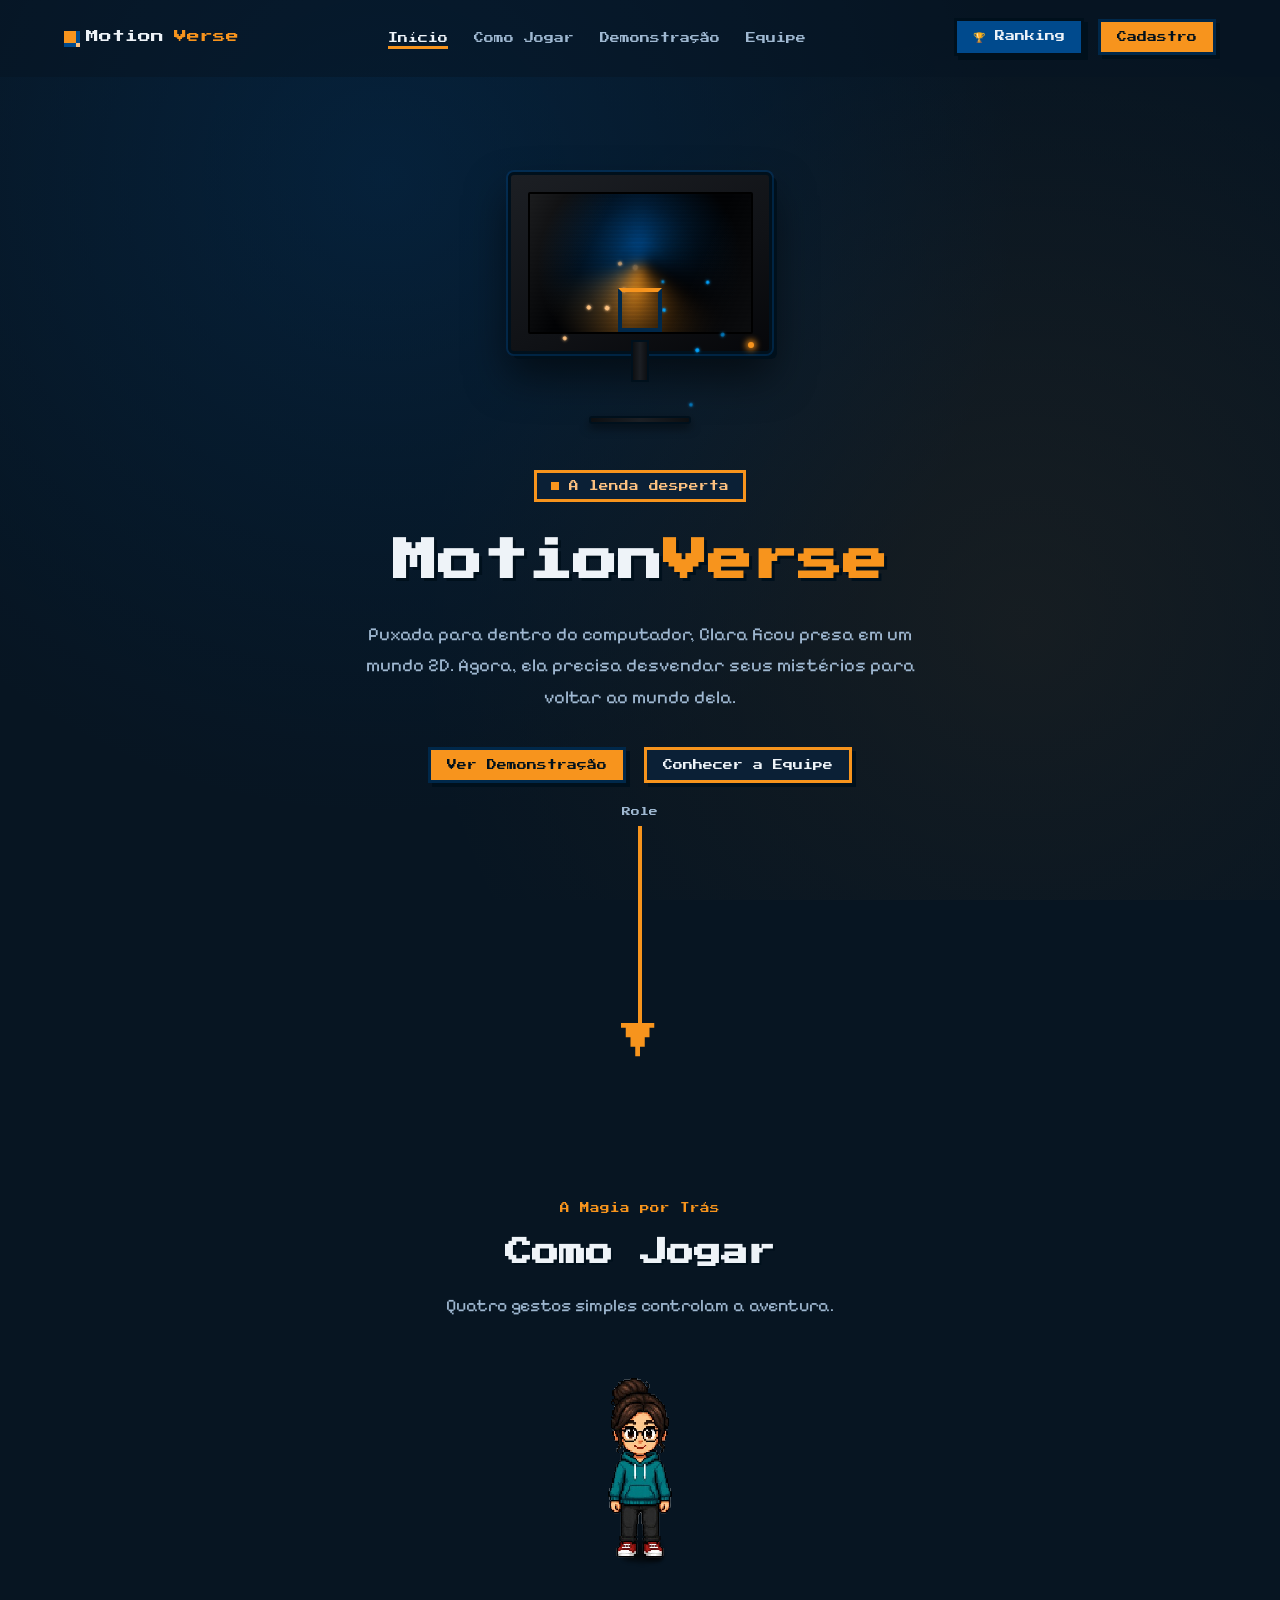
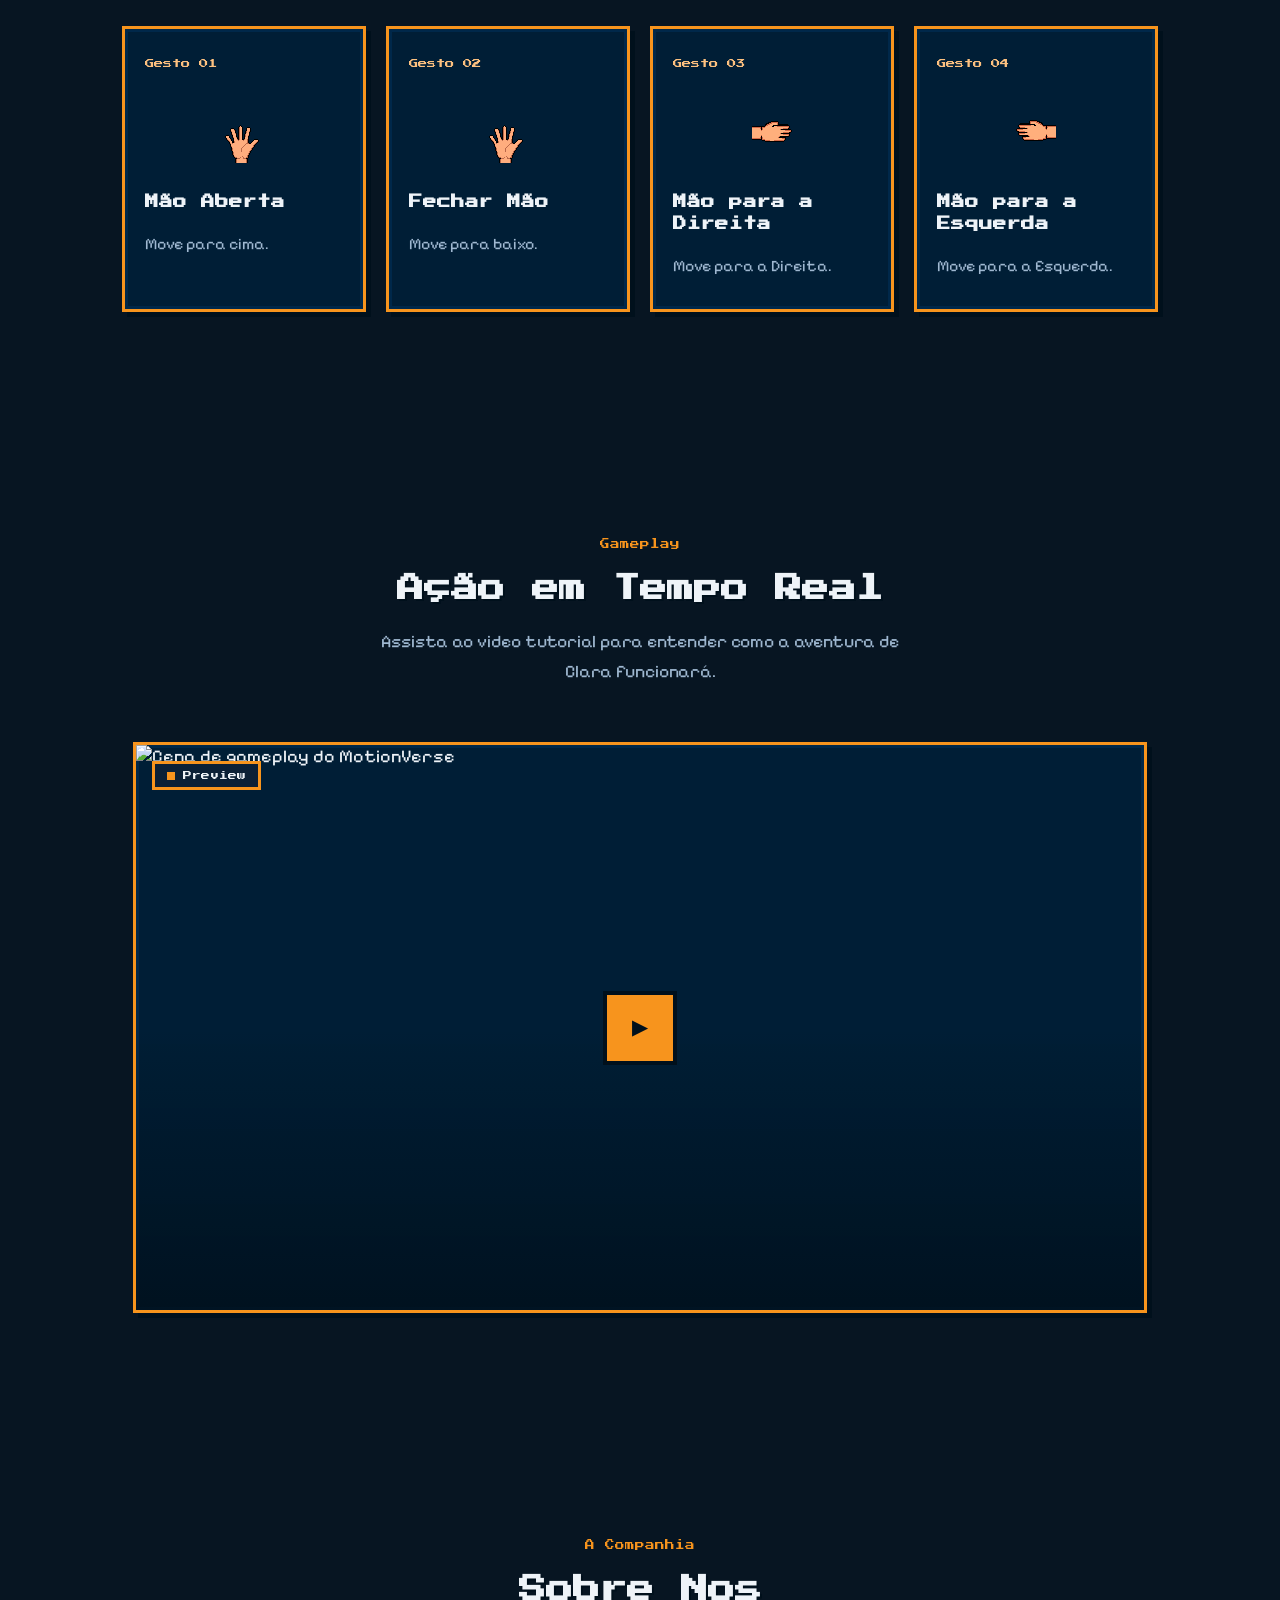
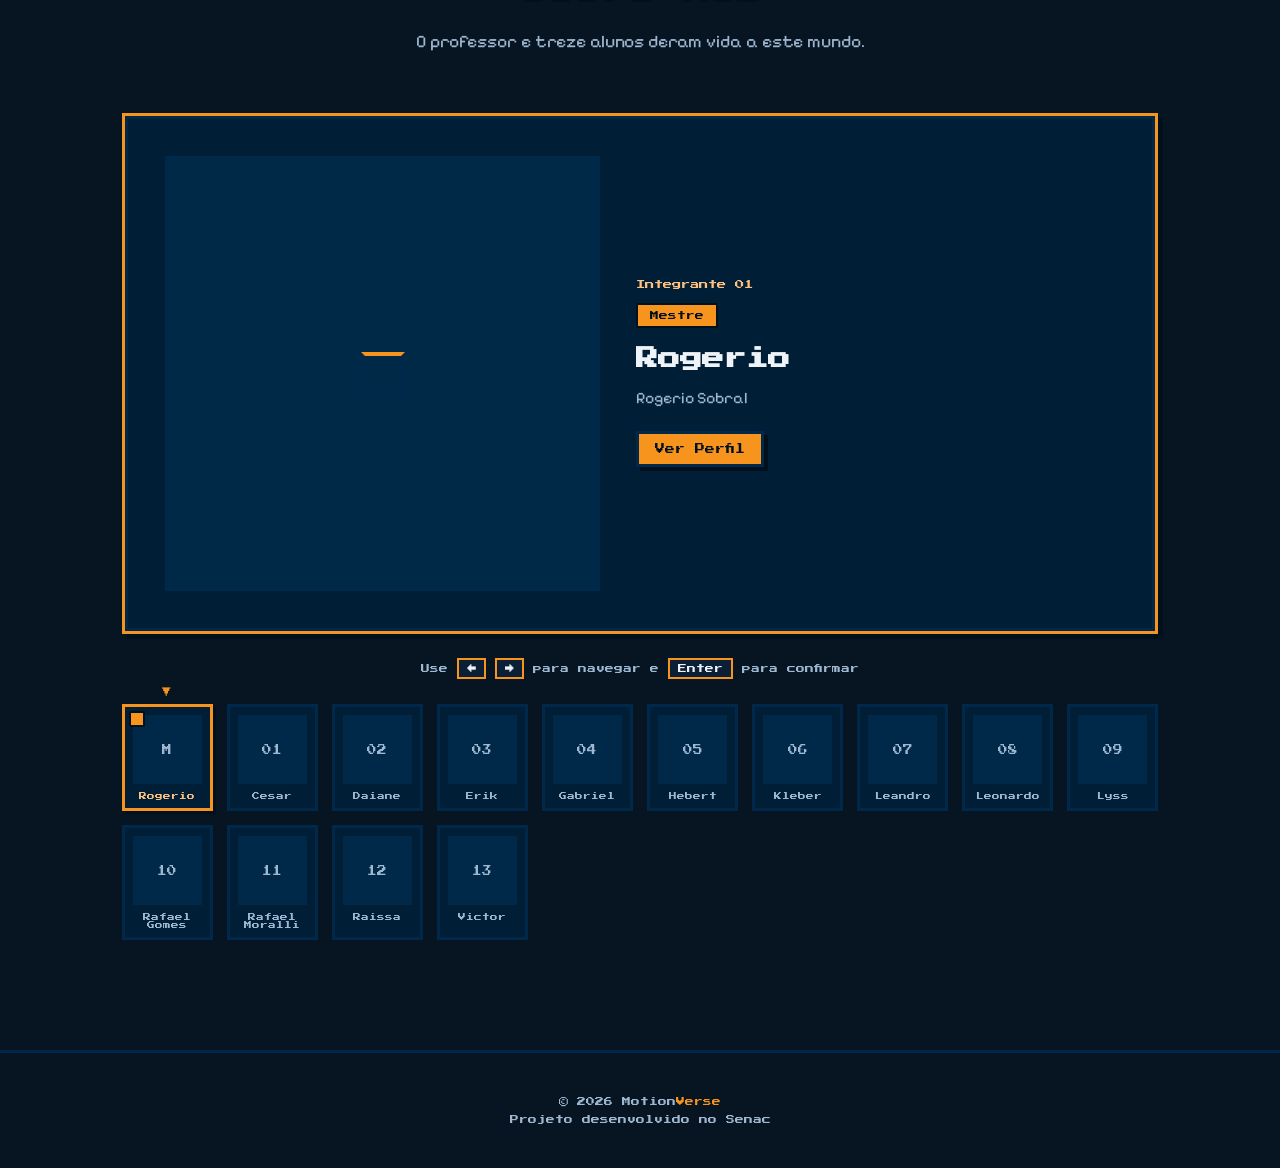
==== index.html @ 3d1d8b8e "Update index.html" ====
<!DOCTYPE html>
<html lang="pt-BR">
<head>
<meta charset="UTF-8">
<meta name="viewport" content="width=device-width, initial-scale=1.0">
<title>MotionVerse</title>
<meta name="description" content="MotionVerse: uma aventura controlada por motion capture em tempo real, desenvolvida em turma no Senac.">
<link rel="preconnect" href="https://fonts.googleapis.com">
<link rel="preconnect" href="https://fonts.gstatic.com" crossorigin>
<link rel="preconnect" href="https://ajax.googleapis.com" crossorigin>
<link rel="preload" href="https://fonts.googleapis.com/css2?family=Press+Start+2P&family=Pixelify+Sans:wght@400&display=swap" as="style" onload="this.onload=null;this.rel='stylesheet'">
<noscript><link href="https://fonts.googleapis.com/css2?family=Press+Start+2P&family=Pixelify+Sans:wght@400&display=swap" rel="stylesheet"></noscript>
<link rel="preload" href="modelos/heroina.glb" as="fetch" crossorigin="anonymous">
<link rel="preload" href="modelos/Professor.glb" as="fetch" crossorigin="anonymous">
<link rel="stylesheet" href="style.css?v=8">
<script type="module" src="https://ajax.googleapis.com/ajax/libs/model-viewer/3.4.0/model-viewer.min.js"></script>
</head>
<body>

<div class="bg-video" id="bgVideo">
<div class="bg-fireflies" id="fireflies" aria-hidden="true"></div>
<div class="bg-overlay"></div>
</div>

<nav class="navbar">
<a href="#home" class="logo">
<span class="logo-mark" aria-hidden="true"></span>
Motion<em>Verse</em>
</a>

<ul class="nav-links" id="navLinks">
<li><a href="#home">Início</a></li>
<li><a href="#mecanica">Como  Jogar</a></li>
<li><a href="#demo">Demonstração</a></li>
<li><a href="#equipe">Equipe</a></li>
</ul>

<div class="nav-actions" id="navActions">
<a href="Ranking\ranking.html" class="pixel-btn pixel-btn-blue">🏆 Ranking</a>
<a href="Cadastro\cadastro.html" class="pixel-btn pixel-btn-orange">Cadastro</a>
</div>

<button class="nav-toggle" id="navToggle" aria-label="Abrir menu" aria-expanded="false" aria-controls="navLinks">
<span></span>
</button>
</nav>

<header id="home" class="hero">
<div class="hero-figure">
<div class="computer-frame" aria-hidden="true">
<div class="monitor-body">
<div class="monitor-screen">
<div class="screen-vortex"></div>
<div class="screen-pulse-ring"></div>
<div class="screen-scanlines"></div>
<div class="screen-glare"></div>
</div>
<span class="monitor-led"></span>
</div>
<div class="monitor-stand-neck"></div>
<div class="monitor-stand-base"></div>
</div>
<svg class="pull-fx" viewBox="0 0 300 300" aria-hidden="true">
<defs>
<filter id="pullGlow" x="-200%" y="-200%" width="500%" height="500%">
<feGaussianBlur stdDeviation="1.6" result="blur"></feGaussianBlur>
<feMerge>
<feMergeNode in="blur"></feMergeNode>
<feMergeNode in="SourceGraphic"></feMergeNode>
</feMerge>
</filter>
</defs>
<circle r="2.4" fill="#FDC180" filter="url(#pullGlow)">
<animateMotion dur="1.9s" begin="0s" repeatCount="indefinite" rotate="auto" path="M76,230 Q112,150 150,96"></animateMotion>
<animate attributeName="opacity" values="0;1;1;0" keyTimes="0;0.12;0.72;1" dur="1.9s" begin="0s" repeatCount="indefinite"></animate>
</circle>
<circle r="2" fill="#00A3FF" filter="url(#pullGlow)">
<animateMotion dur="2.1s" begin="0.4s" repeatCount="indefinite" rotate="auto" path="M224,224 Q188,148 150,96"></animateMotion>
<animate attributeName="opacity" values="0;1;1;0" keyTimes="0;0.12;0.72;1" dur="2.1s" begin="0.4s" repeatCount="indefinite"></animate>
</circle>
<circle r="2.6" fill="#FDC180" filter="url(#pullGlow)">
<animateMotion dur="2.3s" begin="0.9s" repeatCount="indefinite" rotate="auto" path="M96,260 Q118,170 150,96"></animateMotion>
<animate attributeName="opacity" values="0;1;1;0" keyTimes="0;0.12;0.72;1" dur="2.3s" begin="0.9s" repeatCount="indefinite"></animate>
</circle>
<circle r="1.8" fill="#00A3FF" filter="url(#pullGlow)">
<animateMotion dur="1.7s" begin="1.2s" repeatCount="indefinite" rotate="auto" path="M204,258 Q184,168 150,96"></animateMotion>
<animate attributeName="opacity" values="0;1;1;0" keyTimes="0;0.12;0.72;1" dur="1.7s" begin="1.2s" repeatCount="indefinite"></animate>
</circle>
<circle r="2.2" fill="#FDC180" filter="url(#pullGlow)">
<animateMotion dur="2s" begin="0.15s" repeatCount="indefinite" rotate="auto" path="M60,190 Q104,140 150,96"></animateMotion>
<animate attributeName="opacity" values="0;1;1;0" keyTimes="0;0.12;0.72;1" dur="2s" begin="0.15s" repeatCount="indefinite"></animate>
</circle>
<circle r="1.9" fill="#00A3FF" filter="url(#pullGlow)">
<animateMotion dur="2.2s" begin="0.65s" repeatCount="indefinite" rotate="auto" path="M240,182 Q196,138 150,96"></animateMotion>
<animate attributeName="opacity" values="0;1;1;0" keyTimes="0;0.12;0.72;1" dur="2.2s" begin="0.65s" repeatCount="indefinite"></animate>
</circle>
<circle r="2.1" fill="#FDC180" filter="url(#pullGlow)">
<animateMotion dur="1.85s" begin="1.55s" repeatCount="indefinite" rotate="auto" path="M52,140 Q96,116 150,96"></animateMotion>
<animate attributeName="opacity" values="0;1;1;0" keyTimes="0;0.12;0.72;1" dur="1.85s" begin="1.55s" repeatCount="indefinite"></animate>
</circle>
<circle r="1.7" fill="#00A3FF" filter="url(#pullGlow)">
<animateMotion dur="2.05s" begin="0.3s" repeatCount="indefinite" rotate="auto" path="M250,138 Q204,114 150,96"></animateMotion>
<animate attributeName="opacity" values="0;1;1;0" keyTimes="0;0.12;0.72;1" dur="2.05s" begin="0.3s" repeatCount="indefinite"></animate>
</circle>
<circle r="2.3" fill="#FDC180" filter="url(#pullGlow)">
<animateMotion dur="2.4s" begin="1.05s" repeatCount="indefinite" rotate="auto" path="M70,278 Q100,190 150,100"></animateMotion>
<animate attributeName="opacity" values="0;1;1;0" keyTimes="0;0.12;0.72;1" dur="2.4s" begin="1.05s" repeatCount="indefinite"></animate>
</circle>
<circle r="1.8" fill="#00A3FF" filter="url(#pullGlow)">
<animateMotion dur="1.75s" begin="1.8s" repeatCount="indefinite" rotate="auto" path="M228,270 Q192,186 150,100"></animateMotion>
<animate attributeName="opacity" values="0;1;1;0" keyTimes="0;0.12;0.72;1" dur="1.75s" begin="1.8s" repeatCount="indefinite"></animate>
</circle>
<circle r="2" fill="#FDC180" filter="url(#pullGlow)">
<animateMotion dur="1.95s" begin="0.5s" repeatCount="indefinite" rotate="auto" path="M40,210 Q90,168 150,96"></animateMotion>
<animate attributeName="opacity" values="0;1;1;0" keyTimes="0;0.12;0.72;1" dur="1.95s" begin="0.5s" repeatCount="indefinite"></animate>
</circle>
<circle r="1.6" fill="#00A3FF" filter="url(#pullGlow)">
<animateMotion dur="2.15s" begin="1.35s" repeatCount="indefinite" rotate="auto" path="M262,206 Q210,166 150,96"></animateMotion>
<animate attributeName="opacity" values="0;1;1;0" keyTimes="0;0.12;0.72;1" dur="2.15s" begin="1.35s" repeatCount="indefinite"></animate>
</circle>
</svg>
<div class="hero-model-wrap" id="heroModelWrap">
<model-viewer id="heroModel" src="modelos/heroina.glb" alt="Clara, a heroína do jogo" auto-rotate rotation-per-second="10deg" camera-controls disable-zoom disable-pan min-camera-orbit="auto 89.9deg auto" max-camera-orbit="auto 90.1deg auto" shadow-intensity="0" exposure="1.1" power-preference="high-performance"></model-viewer>
<div class="avatar-fallback" id="heroFallback"><div class="ring"></div><div class="initials">C</div><small>modelo 3D da Clara pendente</small></div>
</div>
</div>

<div class="hero-content reveal-zoom">
<span class="hero-tag"><span class="dot" aria-hidden="true"></span> A lenda desperta</span>
<h1>Motion<span class="accent">Verse</span></h1>
<p>Puxada para dentro do computador, Clara ficou presa em um mundo 2D. Agora, ela precisa desvendar seus mistérios para voltar ao mundo dela.</p>
<div class="hero-actions">
<a href="#demo" class="pixel-btn pixel-btn-orange">Ver Demonstração</a>
<a href="#equipe" class="pixel-btn pixel-btn-ghost">Conhecer a Equipe</a>
</div>
</div>

<div class="scroll-cue">Role</div>
</header>

<section id="mecanica">
<div class="center reveal">
<span class="section-label">A Magia por Trás</span>
<h2 class="section-title">Como Jogar</h2>
<p class="section-desc">Quatro gestos simples controlam a aventura.</p>
<img src="assets/2D.png" alt="Personagem 2D" class="personagem-mecanica" loading="lazy" decoding="async">
</div>

<div class="mechanics-grid">
<div class="mechanic-card pixel-panel reveal-zoom">
<span class="mechanic-step">Gesto 01</span>
<div class="mechanic-media">
  <div class="sprite-hand sprite-static" role="img" aria-label="Mão Aberta"></div>
</div>
<h3>Mão Aberta</h3>
<p>Move para cima.</p>
</div>
<div class="mechanic-card pixel-panel reveal-zoom">
<span class="mechanic-step">Gesto 02</span>
<div class="mechanic-media">
  <div class="sprite-hand sprite-anim" role="img" aria-label="Fechar Mão"></div>
</div>
<h3>Fechar Mão</h3>
<p>Move para baixo.</p>
</div>
<div class="mechanic-card pixel-panel reveal-zoom">
<span class="mechanic-step">Gesto 03</span>
<div class="mechanic-media">
<img src="assets\mao-direita.png" alt="Mão para a Direita" class="mechanic-img" loading="lazy" decoding="async">
</div>
<h3>Mão para a Direita</h3>
<p>Move para a Direita.</p>
</div>
<div class="mechanic-card pixel-panel reveal-zoom">
<span class="mechanic-step">Gesto 04</span>
<div class="mechanic-media">
<img src="assets\mao-esquerda.png" alt="Mão para a Esquerda" class="mechanic-img" loading="lazy" decoding="async">
</div>
<h3>Mão para a Esquerda</h3>
<p>Move para a Esquerda.</p>
</div>
</div>
</section>

<section id="demo">
<div class="center reveal">
<span class="section-label">Gameplay</span>
<h2 class="section-title">Ação em Tempo Real</h2>
<p class="section-desc">Assista ao video tutorial para entender como a aventura de Clara funcionará.</p>
</div>

<div class="trailer-frame pixel-panel reveal-zoom" id="trailerFrame" role="button" tabindex="0" aria-label="Assistir demonstração">
<span class="trailer-tag"><span class="rec-dot" aria-hidden="true"></span>Preview</span>
<img src="https://images.unsplash.com/photo-1542751371-adc38448a05e?auto=format&fit=crop&w=1200&q=80" alt="Cena de gameplay do MotionVerse" loading="lazy" decoding="async">
<span class="play-btn" aria-hidden="true">▶</span>
</div>
</section>

<div class="modal-overlay" id="trailerModal">
<div class="modal-box">
<button class="modal-close" id="modalClose" aria-label="Fechar vídeo">✕</button>
<p>Vídeo de demonstração ainda não foi adicionado. Troque este bloco por um vídeo ou iframe real em script.js.</p>
</div>
</div>

<section id="equipe">
    <div class="center reveal">
    <span class="section-label">A Companhia</span>
    <h2 class="section-title">Sobre Nos</h2>
    <p class="section-desc">O professor e treze alunos deram vida a este mundo.</p>
    </div>
    
    <div class="select-wrap reveal-zoom">
    
    <div class="fighter-stage pixel-panel" id="fighterStage">
    <div class="fighter-model" id="fighterModelWrap" style="background-image:url('fundos/professor.png')">
    <model-viewer id="fighterModel" src="modelos/Professor.glb" alt="Avatar selecionado" auto-rotate rotation-per-second="18deg" camera-controls disable-zoom disable-pan min-camera-orbit="auto 75deg auto" max-camera-orbit="auto 105deg auto" shadow-intensity="0.3" exposure="1" power-preference="high-performance"></model-viewer>
    <div class="avatar-fallback" id="fighterFallback"><div class="ring"></div><div class="initials">M</div><small>modelo 3D pendente</small></div>
    </div>
    
    <div class="fighter-info">
    <span class="fighter-index" id="fighterIndex">Integrante 01</span>
    <span class="fighter-badge" id="fighterBadge" hidden>Mestre</span>
    <h3 id="fighterName">Professor</h3>
    <span class="fighter-role" id="fighterRole">Mestre do Projeto</span>
    <a href="curriculos/professor/index.html" class="pixel-btn pixel-btn-orange" id="fighterEnter" target="_blank"
    rel="noopener noreferrer">Ver Perfil</a>
    </div>
    </div>
    
    <p class="select-hint">Use <kbd>←</kbd> <kbd>→</kbd> para navegar e <kbd>Enter</kbd> para confirmar</p>
    
    <div class="roster" id="roster" role="listbox" aria-label="Selecionar integrante da equipe">
    
      <button class="roster-item is-active" type="button" data-index="0"
        data-name="Rogerio" data-role="Rogerio Sobral" data-badge="Mestre"
        data-model="modelos/Professor.glb" data-page="curriculos/professor/index.html"
        data-bg="fundos/professor.png"
        role="option" aria-selected="true">
        <span class="roster-master" aria-hidden="true"></span>
        <span class="roster-thumb">
          <model-viewer src="modelos/Professor.glb" alt="Avatar do Professor" loading="lazy" shadow-intensity="0"
            disable-zoom disable-pan></model-viewer>
          <span class="thumb-fallback">M</span>
        </span>
        <span class="roster-name">Rogerio</span>
      </button>
    
      <button class="roster-item" type="button" data-index="1"
        data-name="Cesar" data-role="CESAR DE OLIVEIRA ZANELATTO" data-badge="Back-End"
        data-model="modelos/cesar.glb" data-page="..\curriculos\cesar\curriculo\cesar.html"
        data-bg="fundos/cesar.png"
        role="option" aria-selected="false">
        <span class="roster-thumb">
          <model-viewer src="modelos/cesar.glb" alt="Avatar de Aluno 01" loading="lazy" shadow-intensity="0"
            disable-zoom disable-pan></model-viewer>
          <span class="thumb-fallback">01</span>
        </span>
        <span class="roster-name">Cesar</span>
      </button>
    
      <button class="roster-item" type="button" data-index="2"
        data-name="Daiane" data-role="DAIANE DUARTE DOS SANYOS" data-badge="Front-End"
        data-model="modelos/Dai.glb" data-page="..\curriculos/daiane/daiane.html"
        data-bg="fundos/daiane.png"
        role="option" aria-selected="false">
        <span class="roster-thumb">
          <model-viewer src="modelos/Dai.glb" alt="Avatar de Aluno 02" loading="lazy" shadow-intensity="0"
            disable-zoom disable-pan></model-viewer>
          <span class="thumb-fallback">02</span>
        </span>
        <span class="roster-name">Daiane</span>
      </button>
    
      <button class="roster-item" type="button" data-index="3"
        data-name="Erik" data-role="ERIK MAURICIO SILVA" data-badge="Front-End"
        data-model="modelos/erik.glb" data-page="Curriculos\Erik-Mauricio\index.html"
        data-bg="fundos/erik.png"
        role="option" aria-selected="false">
        <span class="roster-thumb">
          <model-viewer src="modelos/erik.glb" alt="Avatar de Aluno 03" loading="lazy" shadow-intensity="0"
            disable-zoom disable-pan></model-viewer>
          <span class="thumb-fallback">03</span>
        </span>
        <span class="roster-name">Erik</span>
      </button>
    
      <button class="roster-item" type="button" data-index="4"
        data-name="Gabriel" data-role="GABRIEL ROBERTO ROSSI" data-badge="Front-End"
        data-model="modelos/Gabriel.glb" data-page="..\curriculos/gabriel/gabriel.html"
        data-bg="fundos/gabriel.png"
        role="option" aria-selected="false">
        <span class="roster-thumb">
          <model-viewer src="modelos/Gabriel.glb" alt="Avatar de Aluno 04" loading="lazy" shadow-intensity="0"
            disable-zoom disable-pan></model-viewer>
          <span class="thumb-fallback">04</span>
        </span>
        <span class="roster-name">Gabriel</span>
      </button>
    
      <button class="roster-item" type="button" data-index="5"
        data-name="Hebert" data-role="HEBERT CRISTIAN SILVA DA CRUZ" data-badge="Front-End"
        data-model="modelos/heber.glb" data-page="curriculos/hebert/index.html"
        data-bg="fundos/hebert.png"
        role="option" aria-selected="false">
        <span class="roster-thumb">
          <model-viewer src="modelos/heber.glb" alt="Avatar de Aluno 05" loading="lazy" shadow-intensity="0"
            disable-zoom disable-pan></model-viewer>
          <span class="thumb-fallback">05</span>
        </span>
        <span class="roster-name">Hebert</span>
      </button>
    
      <button class="roster-item" type="button" data-index="6"
        data-name="Kleber" data-role="KLEBER AMARO DA SILVA" data-badge="Back-End"
        data-model="modelos/kleber.glb" data-page="..\curriculos\kleb\pages\kleber.html"
        data-bg="fundos/kleber.png"
        role="option" aria-selected="false">
        <span class="roster-thumb">
          <model-viewer src="modelos/kleber.glb" alt="Avatar de Aluno 06" loading="lazy" shadow-intensity="0"
            disable-zoom disable-pan></model-viewer>
          <span class="thumb-fallback">06</span>
        </span>
        <span class="roster-name">Kleber</span>
      </button>
    
      <button class="roster-item" type="button" data-index="7"
        data-name="Leandro" data-role="LEANDRO CAVALCANTE CHAVES DA MATA" data-badge="Back-End"
        data-model="modelos/leandro.glb" data-page="curriculos/leandro/index.html"
        data-bg="fundos/leandro.png"
        role="option" aria-selected="false">
        <span class="roster-thumb">
          <model-viewer src="modelos/leandro.glb" alt="Avatar de Aluno 07" loading="lazy" shadow-intensity="0"
            disable-zoom disable-pan></model-viewer>
          <span class="thumb-fallback">07</span>
        </span>
        <span class="roster-name">Leandro</span>
      </button>
    
      <button class="roster-item" type="button" data-index="8"
        data-name="Leonardo" data-role="LEONARDO DIAS DA SILVA" data-badge="Back-End"
        data-model="modelos/Leo.glb" data-page="curriculos/leonardo/index.html"
        data-bg="fundos/leonardo.png"
        role="option" aria-selected="false">
        <span class="roster-thumb">
          <model-viewer src="modelos/Leo.glb" alt="Avatar de Aluno 08" loading="lazy" shadow-intensity="0"
            disable-zoom disable-pan></model-viewer>
          <span class="thumb-fallback">08</span>
        </span>
        <span class="roster-name">Leonardo</span>
      </button>
    
      <button class="roster-item" type="button" data-index="9"
        data-name="Lyss" data-role="LYSS KEURY GOMES BELLO DA MOTTA" data-badge="Front-End"
        data-model="modelos/Lyss.glb" data-page="curriculos/lyss/index.html"
        data-bg="fundos/lyss.png"
        role="option" aria-selected="false">
        <span class="roster-thumb">
          <model-viewer src="modelos/Lyss.glb" alt="Avatar de Aluno 09" loading="lazy" shadow-intensity="0"
            disable-zoom disable-pan></model-viewer>
          <span class="thumb-fallback">09</span>
        </span>
        <span class="roster-name">Lyss</span>
      </button>
    
      <button class="roster-item" type="button" data-index="10"
        data-name="Rafael Gomes" data-role="RAFAEL SILVA GOMES" data-badge="Front-End"
        data-model="modelos/Rafael Gomes.glb" data-page="..\curriculos\rafael-gomes\curriculo.html"
        data-bg="fundos/rafael-gomes.png"
        role="option" aria-selected="false">
        <span class="roster-thumb">
          <model-viewer src="modelos/Rafael Gomes.glb" alt="Avatar de Aluno 10" loading="lazy" shadow-intensity="0"
            disable-zoom disable-pan></model-viewer>
          <span class="thumb-fallback">10</span>
        </span>
        <span class="roster-name">Rafael Gomes</span>
      </button>
    
      <button class="roster-item" type="button" data-index="11"
        data-name="Rafael Moralli" data-role="RAFAEL SPER MORALLI" data-badge="Front-End"
        data-model="modelos/Rafael mora.glb" data-page="Curriculos\rafael\page\page.html"
        data-bg="fundos/rafael-moralli.png"
        role="option" aria-selected="false">
        <span class="roster-thumb">
          <model-viewer src="modelos/Rafael mora.glb" alt="Avatar de Aluno 11" loading="lazy" shadow-intensity="0"
            disable-zoom disable-pan></model-viewer>
          <span class="thumb-fallback">11</span>
        </span>
        <span class="roster-name">Rafael Moralli</span>
      </button>
    
      <button class="roster-item" type="button" data-index="12"
        data-name="Raissa" data-role="RAISSA MICHELY GUTIERREZ QUISPE" data-badge="Front-End"
        data-model="modelos/Raissa.glb" data-page="curriculos/raissa/index.html"
        data-bg="fundos/raissa.png"
        role="option" aria-selected="false">
        <span class="roster-thumb">
          <model-viewer src="modelos/Raissa.glb" alt="Avatar de Aluno 12" loading="lazy" shadow-intensity="0"
            disable-zoom disable-pan></model-viewer>
          <span class="thumb-fallback">12</span>
        </span>
        <span class="roster-name">Raissa</span>
      </button>
    
      <button class="roster-item" type="button" data-index="13"
        data-name="Victor" data-role="VICTOR JATOBA ALCANTARA BATISTA" data-badge="Back-End"
        data-model="modelos/Victor.glb" data-page="Curriculos\victor\marcacao\index.html"
        data-bg="fundos/victor.png"
        role="option" aria-selected="false">
        <span class="roster-thumb">
          <model-viewer src="modelos/Victor.glb" alt="Avatar de Aluno 13" loading="lazy" shadow-intensity="0"
            disable-zoom disable-pan></model-viewer>
          <span class="thumb-fallback">13</span>
        </span>
        <span class="roster-name">Victor</span>
      </button>
    </div>
    
    </div>
    </section>

<footer>
<p>© 2026 Motion<span class="foot-accent">Verse</span></p>
<p>Projeto desenvolvido no Senac</p>
</footer>

<script src="script.js?v=8" defer></script>
</body>
</html>
---- style.css ----
:root {
  --bg: #071522;
  --senac-blue: #004A8D;
  --senac-blue-deep: #00284a;
  --panel: rgba(0,32,58,0.88);
  --panel-solid: #0b2036;
  --panel-2: rgba(0,42,74,0.9);
  --senac-orange: #F7941D;
  --senac-orange-light: #FDC180;
  --pixel-shadow: #00101c;
  --text: #eef3f8;
  --text-dim: #9fb8d1;
  --font-pixel: 'Press Start 2P', monospace;
  --font-body: 'Pixelify Sans', monospace;
}

* { margin: 0; padding: 0; box-sizing: border-box; }

html { scroll-behavior: smooth; }

body {
  background: var(--bg);
  color: var(--text);
  font-family: var(--font-body);
  font-size: 18px;
  overflow-x: hidden;
}

img { image-rendering: pixelated; }

a { color: inherit; }

::selection { background: var(--senac-orange); color: var(--pixel-shadow); }

a:focus-visible,
button:focus-visible {
  outline: 3px solid var(--senac-orange-light);
  outline-offset: 3px;
}

.bg-video {
  position: fixed;
  inset: 0;
  z-index: -2;
  overflow: hidden;
  background:
    radial-gradient(circle at 30% 20%, rgba(0,74,141,.5), transparent 55%),
    radial-gradient(circle at 80% 70%, rgba(247,148,29,.18), transparent 50%),
    var(--bg);
}

.personagem-mecanica {
  width: 200px;
  max-width: 40%;
  height: auto;
  display: block;
  margin: 50px auto 0;
  object-fit: contain;
  animation: float-personagem 4s ease-in-out infinite;
}

@keyframes float-personagem {
  0%, 100% { transform: scale(1); }
  50% { transform: scale(1.04); }
}

@media (prefers-reduced-motion: reduce) {
  .personagem-mecanica {
    animation: none;
  }
}

.bg-overlay {
  position: absolute;
  inset: 0;
  background: linear-gradient(180deg, rgba(7,21,34,.5) 0%, rgba(7,21,34,.72) 100%);
}

.bg-fireflies {
  position: absolute;
  inset: 0;
  pointer-events: none;
}

.firefly {
  position: absolute;
  width: 4px;
  height: 4px;
  background: var(--senac-orange-light);
  box-shadow: 0 0 6px 2px rgba(253,193,128,.8);
  animation: drift linear infinite;
  opacity: 0;
}

@keyframes drift {
  0%   { transform: translate(0,0); opacity: 0; }
  10%  { opacity: .9; }
  90%  { opacity: .4; }
  100% { transform: translate(var(--dx), var(--dy)); opacity: 0; }
}

.navbar {
  position: fixed;
  top: 0;
  width: 100%;
  z-index: 1000;
  display: flex;
  align-items: center;
  justify-content: space-between;
  padding: 18px 5%;
  background: rgba(7,21,34,.5);
  border-bottom: 3px solid transparent;
  transition: .3s;
}

.navbar.scrolled {
  background: rgba(7,21,34,.92);
  border-bottom: 3px solid var(--senac-orange);
}

.logo {
  font-family: var(--font-pixel);
  font-size: 0.8rem;
  display: flex;
  align-items: center;
  gap: 10px;
  text-decoration: none;
  color: var(--text);
  line-height: 1;
}

.logo-mark {
  width: 12px;
  height: 12px;
  background: var(--senac-orange);
  box-shadow: 4px 0 0 var(--senac-blue), 0 4px 0 var(--senac-blue), 4px 4px 0 var(--senac-orange-light);
}

.logo em { font-style: normal; color: var(--senac-orange); }

.nav-links {
  display: flex;
  gap: 26px;
  list-style: none;
}

.nav-links a {
  text-decoration: none;
  font-family: var(--font-pixel);
  font-size: 0.62rem;
  color: var(--text-dim);
  transition: color .2s;
  position: relative;
  padding-bottom: 6px;
}

.nav-links a::after {
  content: '';
  position: absolute;
  left: 0;
  bottom: 0;
  width: 0;
  height: 3px;
  background: var(--senac-orange);
  transition: width .2s;
}

.nav-links a:hover, .nav-links a.active { color: var(--text); }
.nav-links a:hover::after, .nav-links a.active::after { width: 100%; }

.nav-actions { display: flex; align-items: center; gap: 14px; }

.pixel-btn {
  display: inline-flex;
  align-items: center;
  gap: 8px;
  font-family: var(--font-pixel);
  font-size: 0.62rem;
  text-decoration: none;
  padding: 10px 16px;
  border: 3px solid var(--pixel-shadow);
  cursor: pointer;
  box-shadow: 4px 4px 0 var(--pixel-shadow);
  transition: transform .1s, box-shadow .1s;
}

.pixel-btn:active {
  transform: translate(4px, 4px);
  box-shadow: none;
}

.pixel-btn-orange {
  background: var(--senac-orange);
  color: var(--pixel-shadow);
  border-color: var(--senac-blue-deep);
}

.pixel-btn-blue {
  background: var(--senac-blue);
  color: var(--text);
  border-color: var(--pixel-shadow);
}

.pixel-btn-ghost {
  background: var(--panel-solid);
  color: var(--text);
  border-color: var(--senac-orange);
}

.nav-toggle {
  display: none;
  width: 42px;
  height: 42px;
  background: var(--panel-solid);
  border: 3px solid var(--senac-orange);
  cursor: pointer;
  position: relative;
  z-index: 1001;
}

.nav-toggle span, .nav-toggle span::before, .nav-toggle span::after {
  content: '';
  position: absolute;
  left: 9px;
  right: 9px;
  height: 3px;
  background: var(--text);
}

.nav-toggle span { top: 19px; }
.nav-toggle span::before { top: -8px; }
.nav-toggle span::after { top: 8px; }

.hero {
  position: relative;
  min-height: 100vh;
  display: flex;
  flex-direction: column;
  align-items: center;
  justify-content: flex-start;
  padding: 150px 6% 60px;
}

.hero-figure {
  position: relative;
  z-index: 5;
  width: min(66vw, 300px);
  margin: 10px auto 0;
}

.computer-frame {
  position: absolute;
  inset: 0;
  z-index: 1;
}

.monitor-body {
  position: absolute;
  left: 50%;
  top: 4%;
  transform: translateX(-50%);
  width: 88%;
  aspect-ratio: 16 / 11;
  background: linear-gradient(155deg, #1c1f24, #101216 60%, #06070a);
  border: 3px solid var(--pixel-shadow);
  border-radius: 6px;
  padding: 5.5%;
  box-shadow:
    0 0 0 2px rgba(0,74,141,.35),
    5px 5px 0 var(--pixel-shadow),
    0 22px 40px rgba(0,0,0,.55);
}

.monitor-screen {
  position: relative;
  width: 100%;
  height: 100%;
  background: #010204;
  border: 2px solid #000;
  border-radius: 2px;
  overflow: hidden;
  box-shadow: inset 0 0 24px rgba(0,0,0,.9);
}

.screen-vortex {
  position: absolute;
  inset: -30%;
  overflow: hidden;
  border-radius: 50%;
  transform-origin: 50% 50%;
  animation: vortex-surge 6s ease-in-out infinite;
}

.screen-vortex::before {
  content: '';
  position: absolute;
  inset: 0;
  background: conic-gradient(
    from 0deg,
    var(--senac-blue) 0deg,
    var(--senac-blue-deep) 60deg,
    #010204 120deg,
    var(--senac-orange) 190deg,
    var(--senac-blue-deep) 260deg,
    var(--senac-blue) 360deg
  );
  filter: blur(6px);
  opacity: .85;
  animation: vortex-spin 9s linear infinite;
}

@keyframes vortex-spin {
  to { transform: rotate(360deg); }
}

@keyframes vortex-surge {
  0%, 76% { transform: scale(1); filter: brightness(1); }
  85% { transform: scale(1.22); filter: brightness(1.6); }
  92% { transform: scale(1.04); filter: brightness(1.15); }
  100% { transform: scale(1); filter: brightness(1); }
}

.screen-pulse-ring {
  position: absolute;
  left: 50%;
  top: 50%;
  width: 22%;
  height: 22%;
  border-radius: 50%;
  border: 3px solid var(--senac-orange-light);
  box-shadow: 0 0 14px 4px rgba(253,193,128,.6);
  transform: translate(-50%, -50%) scale(0);
  opacity: 0;
  z-index: 2;
  animation: pulse-ring 6s ease-out infinite;
}

@keyframes pulse-ring {
  0%, 78% { transform: translate(-50%, -50%) scale(0); opacity: 0; }
  84% { opacity: .95; }
  93% { transform: translate(-50%, -50%) scale(3.4); opacity: 0; }
  100% { transform: translate(-50%, -50%) scale(3.4); opacity: 0; }
}

.monitor-screen::after {
  content: '';
  position: absolute;
  inset: 0;
  background: radial-gradient(circle at 50% 52%, transparent 0%, transparent 18%, rgba(1,2,4,.55) 46%, #010204 78%);
  z-index: 1;
}

.screen-scanlines {
  position: absolute;
  inset: 0;
  z-index: 2;
  background: repeating-linear-gradient(
    to bottom,
    rgba(238,243,248,.08) 0px,
    rgba(238,243,248,.08) 1px,
    transparent 2px,
    transparent 4px
  );
  mix-blend-mode: overlay;
  pointer-events: none;
}

.screen-glare {
  position: absolute;
  inset: 0;
  z-index: 3;
  background: linear-gradient(115deg, rgba(255,255,255,.10) 0%, transparent 30%, transparent 70%, rgba(255,255,255,.04) 100%);
  pointer-events: none;
}

.monitor-led {
  position: absolute;
  right: 6%;
  bottom: 1.6%;
  width: 6px;
  height: 6px;
  border-radius: 50%;
  background: var(--senac-orange);
  box-shadow: 0 0 6px 2px rgba(247,148,29,.9);
  animation: blink 2.2s steps(2) infinite;
}

.monitor-stand-neck {
  position: absolute;
  left: 50%;
  top: 60%;
  transform: translateX(-50%);
  width: 6%;
  height: 14%;
  background: linear-gradient(to right, #0d0f12, #1c1f24 50%, #0d0f12);
  border: 2px solid var(--pixel-shadow);
}

.monitor-stand-base {
  position: absolute;
  left: 50%;
  bottom: 12%;
  transform: translateX(-50%);
  width: 34%;
  height: 8px;
  background: linear-gradient(to right, #0d0f12, #1c1f24 50%, #0d0f12);
  border: 2px solid var(--pixel-shadow);
  border-radius: 3px;
  box-shadow: 0 4px 10px rgba(0,0,0,.5);
}

.pull-fx {
  position: absolute;
  inset: 0;
  width: 100%;
  height: 100%;
  z-index: 2;
  pointer-events: none;
}

.hero-model-wrap {
  position: relative;
  width: 100%;
  aspect-ratio: 1 / 1;
  z-index: 3;
  animation:
    hero-float 2.2s steps(6) infinite,
    hero-pulled 6s ease-in-out infinite,
    hero-flicker 6s ease-in-out infinite;
}

@keyframes hero-float {
  0%, 100% { transform: translateY(0); }
  50%      { transform: translateY(-10px); }
}

@keyframes hero-pulled {
  0%, 76% { transform: translateY(0) scale(1) rotate(0deg); filter: drop-shadow(0 0 0 rgba(0,163,255,0)); }
  82% { transform: translateY(-2%) scale(.99) rotate(-1deg); }
  85% { transform: translateY(-7%) scale(.965) rotate(1.4deg); filter: drop-shadow(0 0 20px rgba(0,163,255,.6)); }
  88% { transform: translateY(-4%) scale(.98) rotate(-0.8deg); }
  93% { transform: translateY(1%) scale(1.015) rotate(0deg); filter: drop-shadow(0 0 0 rgba(0,163,255,0)); }
  100% { transform: translateY(0) scale(1) rotate(0deg); }
}

@keyframes hero-flicker {
  0%, 80%, 100% { opacity: 1; }
  83% { opacity: .5; }
  85% { opacity: .92; }
  87% { opacity: .55; }
  89% { opacity: 1; }
}

.hero-model-wrap model-viewer {
  width: 100%;
  height: 100%;
  --poster-color: transparent;
}

.avatar-fallback {
  position: absolute;
  inset: 0;
  z-index: 2;
  display: flex;
  align-items: center;
  justify-content: center;
  flex-direction: column;
  gap: 10px;
  opacity: 1;
  transition: opacity .3s;
  pointer-events: none;
}

.fighter-model.model-ready .avatar-fallback,
.hero-model-wrap.model-ready .avatar-fallback { opacity: 0; }

.avatar-fallback .ring {
  width: 44px;
  height: 44px;
  border: 4px solid var(--senac-blue-deep);
  border-top-color: var(--senac-orange);
  animation: spin 1s steps(8) infinite;
}

.fighter-model.model-error .avatar-fallback .ring,
.hero-model-wrap.model-error .avatar-fallback .ring { display: none; }

.avatar-fallback .initials {
  display: none;
  width: 54px;
  height: 54px;
  background: var(--panel-solid);
  border: 3px solid var(--senac-orange);
  align-items: center;
  justify-content: center;
  font-family: var(--font-pixel);
  font-size: 1rem;
  color: var(--senac-orange-light);
}

.fighter-model.model-error .avatar-fallback .initials,
.hero-model-wrap.model-error .avatar-fallback .initials { display: flex; }

.avatar-fallback small {
  font-family: var(--font-body);
  font-size: 0.7rem;
  color: var(--text-dim);
  text-align: center;
  padding: 0 10px;
  display: none;
}

.fighter-model.model-error .avatar-fallback small,
.hero-model-wrap.model-error .avatar-fallback small { display: block; }

@keyframes spin { to { transform: rotate(360deg); } }

.hero-content {
  position: relative;
  z-index: 5;
  text-align: center;
  max-width: clamp(760px, 60vw, 1100px);
  margin: 10px auto 0;
}

.hero-tag {
  display: inline-flex;
  align-items: center;
  gap: 10px;
  font-family: var(--font-pixel);
  font-size: 0.6rem;
  color: var(--senac-orange-light);
  background: var(--panel-solid);
  border: 3px solid var(--senac-orange);
  padding: 8px 14px;
  margin-bottom: 26px;
}

.hero-tag .dot {
  width: 8px;
  height: 8px;
  background: var(--senac-orange);
  animation: blink 1s steps(2) infinite;
}

@keyframes blink { 0%, 100% { opacity: 1; } 50% { opacity: .2; } }

.hero h1 {
  font-family: var(--font-pixel);
  font-size: clamp(1.5rem, 5vw, 2.8rem);
  line-height: 1.5;
  margin-bottom: 24px;
  text-shadow: 3px 3px 0 var(--pixel-shadow);
}

.hero h1 .accent { color: var(--senac-orange); }

.hero p {
  color: var(--text-dim);
  font-size: 1.15rem;
  line-height: 1.7;
  max-width: clamp(540px, 45vw, 780px);
  margin: 0 auto 34px;
}

.hero-actions {
  display: flex;
  gap: 18px;
  justify-content: center;
  flex-wrap: wrap;
  margin-bottom: 24px;
}

.scroll-cue {
  position: relative;
  z-index: 5;
  font-family: var(--font-pixel);
  font-size: 0.55rem;
  color: var(--text-dim);
  display: flex;
  flex-direction: column;
  align-items: center;
  gap: 10px;
}

/* Linha */
.scroll-cue::after {
  content: "";
  width: 4px;
  height: 200px;
  background: var(--senac-orange);

  animation: scrollPulse 2s ease-in-out infinite;
}


/* Seta */
.scroll-cue::before {
  content: "▼";
  position: absolute;
  bottom: -35px;
  left: 50%;

  font-size: 38px;
  color: var(--senac-orange);

  transform: translateX(-50%);

  animation: arrowPulse 2s ease-in-out infinite;
}


/* Animação da linha */
@keyframes scrollPulse {
  0%, 100% {
    transform: translateY(0);
    opacity: 0.35;
  }

  50% {
    transform: translateY(12px);
    opacity: 1;
  }
}


/* Animação da seta */
@keyframes arrowPulse {
  0%, 100% {
    transform: translateX(-50%) translateY(0);
    opacity: 0.35;
  }

  50% {
    transform: translateX(-50%) translateY(12px);
    opacity: 1;
  }
}

@keyframes scrollcue {
  0% { transform: scaleY(0); transform-origin: top; }
  50% { transform: scaleY(1); transform-origin: top; }
  50.1% { transform-origin: bottom; }
  100% { transform: scaleY(0); transform-origin: bottom; }
}

section {
  padding: 110px 6%;
  position: relative;
  z-index: 1;
}

.center { text-align: center; margin-bottom: 56px; }

.section-label {
  font-family: var(--font-pixel);
  color: var(--senac-orange);
  font-size: 0.6rem;
  display: inline-block;
  margin-bottom: 18px;
}

.section-title {
  font-family: var(--font-pixel);
  font-size: clamp(1.1rem, 3vw, 1.7rem);
  line-height: 1.6;
  margin-bottom: 16px;
  text-shadow: 2px 2px 0 var(--pixel-shadow);
}

.section-desc {
  color: var(--text-dim);
  font-size: 1.1rem;
  max-width: 540px;
  margin: 0 auto;
  line-height: 1.7;
}

.pixel-panel {
  background: var(--panel);
  border: 3px solid var(--senac-orange);
  box-shadow: 5px 5px 0 var(--pixel-shadow), inset 0 0 0 3px var(--senac-blue-deep);
}

.mechanics-grid {
  display: grid;
  grid-template-columns: repeat(4, minmax(0, 1fr));
  gap: 20px;
  max-width: min(1500px, 92%);
  margin: 0 auto;
}

.mechanic-card {
  padding: 30px 20px;
  min-width: 0;
  min-height: 260px;
  display: flex;
  flex-direction: column;
  transition: transform .15s;
}

.mechanic-card:hover { transform: translate(-3px, -3px); }

.mechanic-step {
  font-family: var(--font-pixel);
  font-size: 0.58rem;
  color: var(--senac-orange-light);
  margin-bottom: 18px;
  display: block;
}

.mechanic-card h3 {
  font-family: var(--font-pixel);
  font-size: 0.85rem;
  margin-bottom: 16px;
  line-height: 1.6;
  overflow-wrap: break-word;
}

.mechanic-card p {
  color: var(--text-dim);
  font-size: 1rem;
  line-height: 1.7;
  overflow-wrap: break-word;
}

.mechanic-media {
  width: 100%;
  height: 90px;
  display: flex;
  align-items: center;
  justify-content: center;
  margin-bottom: 16px;
}

.mechanic-img {
  max-width: 100%;
  max-height: 100%;
  image-rendering: pixelated;
}

.trailer-frame {
  max-width: min(1200px, 90%);
  margin: 0 auto;
  overflow: hidden;
  position: relative;
  cursor: pointer;
  aspect-ratio: 16 / 9;
}

.trailer-frame img {
  width: 100%;
  height: 100%;
  object-fit: cover;
  display: block;
  transition: .4s;
}

.trailer-frame::before {
  content: '';
  position: absolute;
  inset: 0;
  background: linear-gradient(180deg, transparent 50%, rgba(0,16,28,.85) 100%);
  z-index: 1;
}

.trailer-frame:hover img { transform: scale(1.04); filter: brightness(.55); }

.play-btn {
  position: absolute;
  top: 50%;
  left: 50%;
  transform: translate(-50%, -50%);
  background: var(--senac-orange);
  width: 74px;
  height: 74px;
  display: flex;
  align-items: center;
  justify-content: center;
  font-size: 1.3rem;
  color: var(--pixel-shadow);
  border: 4px solid var(--pixel-shadow);
  z-index: 3;
  transition: transform .15s;
}

.trailer-frame:hover .play-btn { transform: translate(-50%, -50%) scale(1.08); }

.trailer-tag {
  position: absolute;
  top: 16px;
  left: 16px;
  z-index: 3;
  font-family: var(--font-pixel);
  font-size: 0.55rem;
  color: var(--text);
  background: var(--panel-solid);
  border: 3px solid var(--senac-orange);
  padding: 7px 12px;
  display: flex;
  align-items: center;
  gap: 8px;
}

.trailer-tag .rec-dot {
  width: 8px;
  height: 8px;
  background: var(--senac-orange);
  animation: blink 1s steps(2) infinite;
}

.modal-overlay {
  position: fixed;
  inset: 0;
  background: rgba(0,16,28,.92);
  z-index: 2000;
  display: flex;
  align-items: center;
  justify-content: center;
  padding: 6%;
  opacity: 0;
  pointer-events: none;
  transition: opacity .2s;
}

.modal-overlay.open { opacity: 1; pointer-events: auto; }

.modal-box {
  width: 100%;
  max-width: 900px;
  aspect-ratio: 16/9;
  background: var(--panel-solid);
  border: 4px solid var(--senac-orange);
  box-shadow: 6px 6px 0 var(--pixel-shadow);
  display: flex;
  align-items: center;
  justify-content: center;
  flex-direction: column;
  gap: 16px;
  position: relative;
}

.modal-box p {
  font-family: var(--font-body);
  font-size: 1rem;
  color: var(--text-dim);
  text-align: center;
  max-width: 400px;
  padding: 0 20px;
}

.modal-close {
  position: absolute;
  top: -20px;
  right: -20px;
  width: 42px;
  height: 42px;
  background: var(--senac-orange);
  color: var(--pixel-shadow);
  border: 3px solid var(--pixel-shadow);
  font-size: 1.1rem;
  font-family: var(--font-pixel);
  cursor: pointer;
  display: flex;
  align-items: center;
  justify-content: center;
}

.select-wrap {
  max-width: min(1300px, 92%);
  width: 100%;
  margin: 0 auto;
}

.fighter-stage {
  padding: 40px;
  display: grid;
  grid-template-columns: 1fr 1.1fr;
  gap: 36px;
  align-items: center;
}

.fighter-model {
  position: relative;
  aspect-ratio: 1 / 1;
  background-color: var(--panel-2);
  background-size: cover;
  background-position: center;
  background-repeat: no-repeat;
  border: 3px solid var(--senac-blue-deep);
  transition: background-image .3s;
}

.fighter-model model-viewer {
  width: 100%;
  height: 100%;
  --poster-color: transparent;
}

.fighter-info { display: flex; flex-direction: column; align-items: flex-start; }

.fighter-index {
  font-family: var(--font-pixel);
  font-size: 0.58rem;
  color: var(--senac-orange-light);
  margin-bottom: 14px;
}

.fighter-badge {
  display: inline-block;
  font-family: var(--font-pixel);
  font-size: 0.55rem;
  color: var(--pixel-shadow);
  background: var(--senac-orange);
  padding: 6px 12px;
  margin-bottom: 14px;
  border: 2px solid var(--pixel-shadow);
}

.fighter-info h3 {
  font-family: var(--font-pixel);
  font-size: clamp(1rem, 2.6vw, 1.4rem);
  line-height: 1.6;
  margin-bottom: 10px;
}

.fighter-role {
  font-family: var(--font-body);
  font-size: 1rem;
  color: var(--text-dim);
  margin-bottom: 24px;
}

.select-hint {
  text-align: center;
  font-family: var(--font-pixel);
  font-size: 0.55rem;
  color: var(--text-dim);
  margin: 26px 0;
  line-height: 2;
}

.select-hint kbd {
  background: var(--panel-solid);
  border: 2px solid var(--senac-orange);
  padding: 4px 8px;
  font-family: var(--font-pixel);
  color: var(--text);
}

.roster {
  display: grid;
  grid-template-columns: repeat(auto-fill, minmax(84px, 1fr));
  gap: 14px;
}

.roster-item {
  position: relative;
  background: var(--panel);
  border: 3px solid var(--senac-blue-deep);
  padding: 8px;
  display: flex;
  flex-direction: column;
  align-items: center;
  gap: 8px;
  cursor: pointer;
  font-family: inherit;
  color: var(--text);
  transition: transform .1s;
}

.roster-item:hover { transform: translate(-2px, -2px); border-color: var(--senac-orange); }

.roster-item.is-active {
  border-color: var(--senac-orange);
  box-shadow: 3px 3px 0 var(--pixel-shadow);
}

.roster-item.is-active::before {
  content: '\25BC';
  position: absolute;
  top: -20px;
  left: 50%;
  transform: translateX(-50%);
  font-family: var(--font-pixel);
  font-size: 0.6rem;
  color: var(--senac-orange);
  animation: cursorbounce 1s steps(4) infinite;
}

@keyframes cursorbounce {
  0%, 100% { transform: translateX(-50%) translateY(0); }
  50%      { transform: translateX(-50%) translateY(4px); }
}

.roster-master {
  position: absolute;
  top: 4px;
  left: 4px;
  z-index: 2;
  width: 16px;
  height: 16px;
  background: var(--senac-orange);
  border: 2px solid var(--pixel-shadow);
}

.roster-thumb {
  position: relative;
  width: 100%;
  aspect-ratio: 1 / 1;
  overflow: hidden;
  background: var(--panel-2);
}

.roster-thumb model-viewer {
  width: 100%;
  height: 100%;
  --poster-color: transparent;
  pointer-events: none;
  content-visibility: auto;
}

.thumb-fallback {
  position: absolute;
  inset: 0;
  display: flex;
  align-items: center;
  justify-content: center;
  font-family: var(--font-pixel);
  font-size: 0.6rem;
  color: var(--text-dim);
  background: var(--panel-2);
  transition: opacity .3s;
}

.roster-thumb.model-ready .thumb-fallback { opacity: 0; }

.roster-name {
  font-family: var(--font-pixel);
  font-size: 0.48rem;
  color: var(--text-dim);
  text-align: center;
}

.roster-item.is-active .roster-name { color: var(--senac-orange-light); }

footer {
  text-align: center;
  padding: 40px 6%;
  border-top: 3px solid var(--senac-blue-deep);
  color: var(--text-dim);
  font-family: var(--font-pixel);
  font-size: 0.55rem;
  line-height: 2;
}

footer .foot-accent { color: var(--senac-orange); }

.reveal, .reveal-zoom {
  opacity: 0;
  transform: translateY(30px);
  transition: opacity .5s, transform .5s;
}

.reveal-zoom { transform: scale(0.94); }

.active { opacity: 1; transform: translate(0) scale(1); }

@media (max-width: 900px) {
  .nav-links, .nav-actions { display: none; }
  .nav-toggle { display: block; }

  .nav-links.open, .nav-actions.open {
    display: flex;
    flex-direction: column;
    position: fixed;
    inset: 0 0 0 26%;
    background: var(--panel-solid);
    padding: 100px 26px;
    gap: 22px;
    border-left: 3px solid var(--senac-orange);
    z-index: 999;
  }

  .mechanics-grid { grid-template-columns: repeat(2, minmax(0, 1fr)); }
  .fighter-stage { grid-template-columns: 1fr; }
  .fighter-info { align-items: center; text-align: center; }
  section { padding: 80px 6%; }
}

@media (max-width: 560px) {
  .mechanics-grid { grid-template-columns: minmax(0, 1fr); }
}

@media (prefers-reduced-motion: reduce) {
  *, *::before, *::after {
    animation-duration: 0.001ms !important;
    animation-iteration-count: 1 !important;
    transition-duration: 0.001ms !important;
    scroll-behavior: auto !important;
  }

}
.sprite-hand {
  width: 64px;
  height: 64px;
  background-image: url('assets/maofechada.png');
  background-repeat: no-repeat;
  background-size: 256px 64px; 
  image-rendering: pixelated;
}

.sprite-static {
  background-position: 0 0;
}

.sprite-anim {
  animation: fechar_punho 0.5s steps(3) infinite alternate;
}

@keyframes fechar_punho {
  from { background-position: 0 0; }      
  to   { background-position: -192px 0; }
}
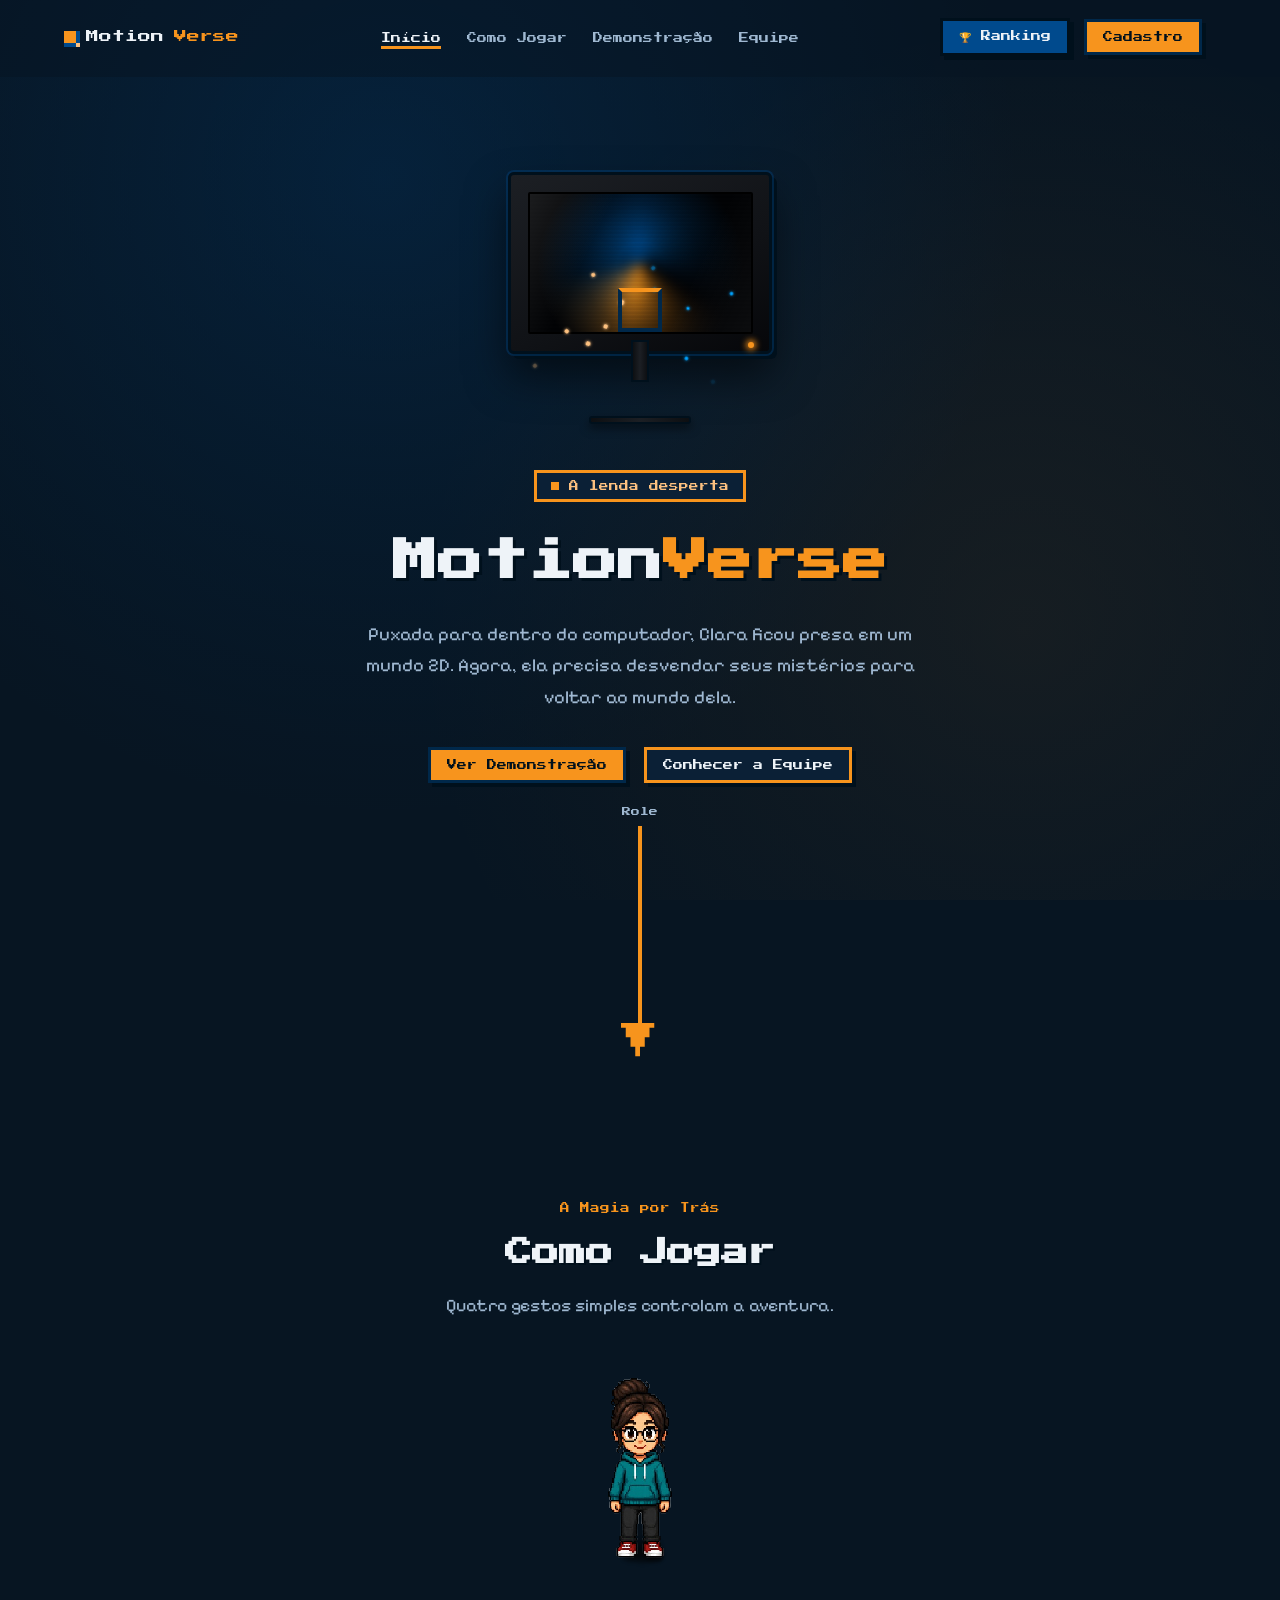
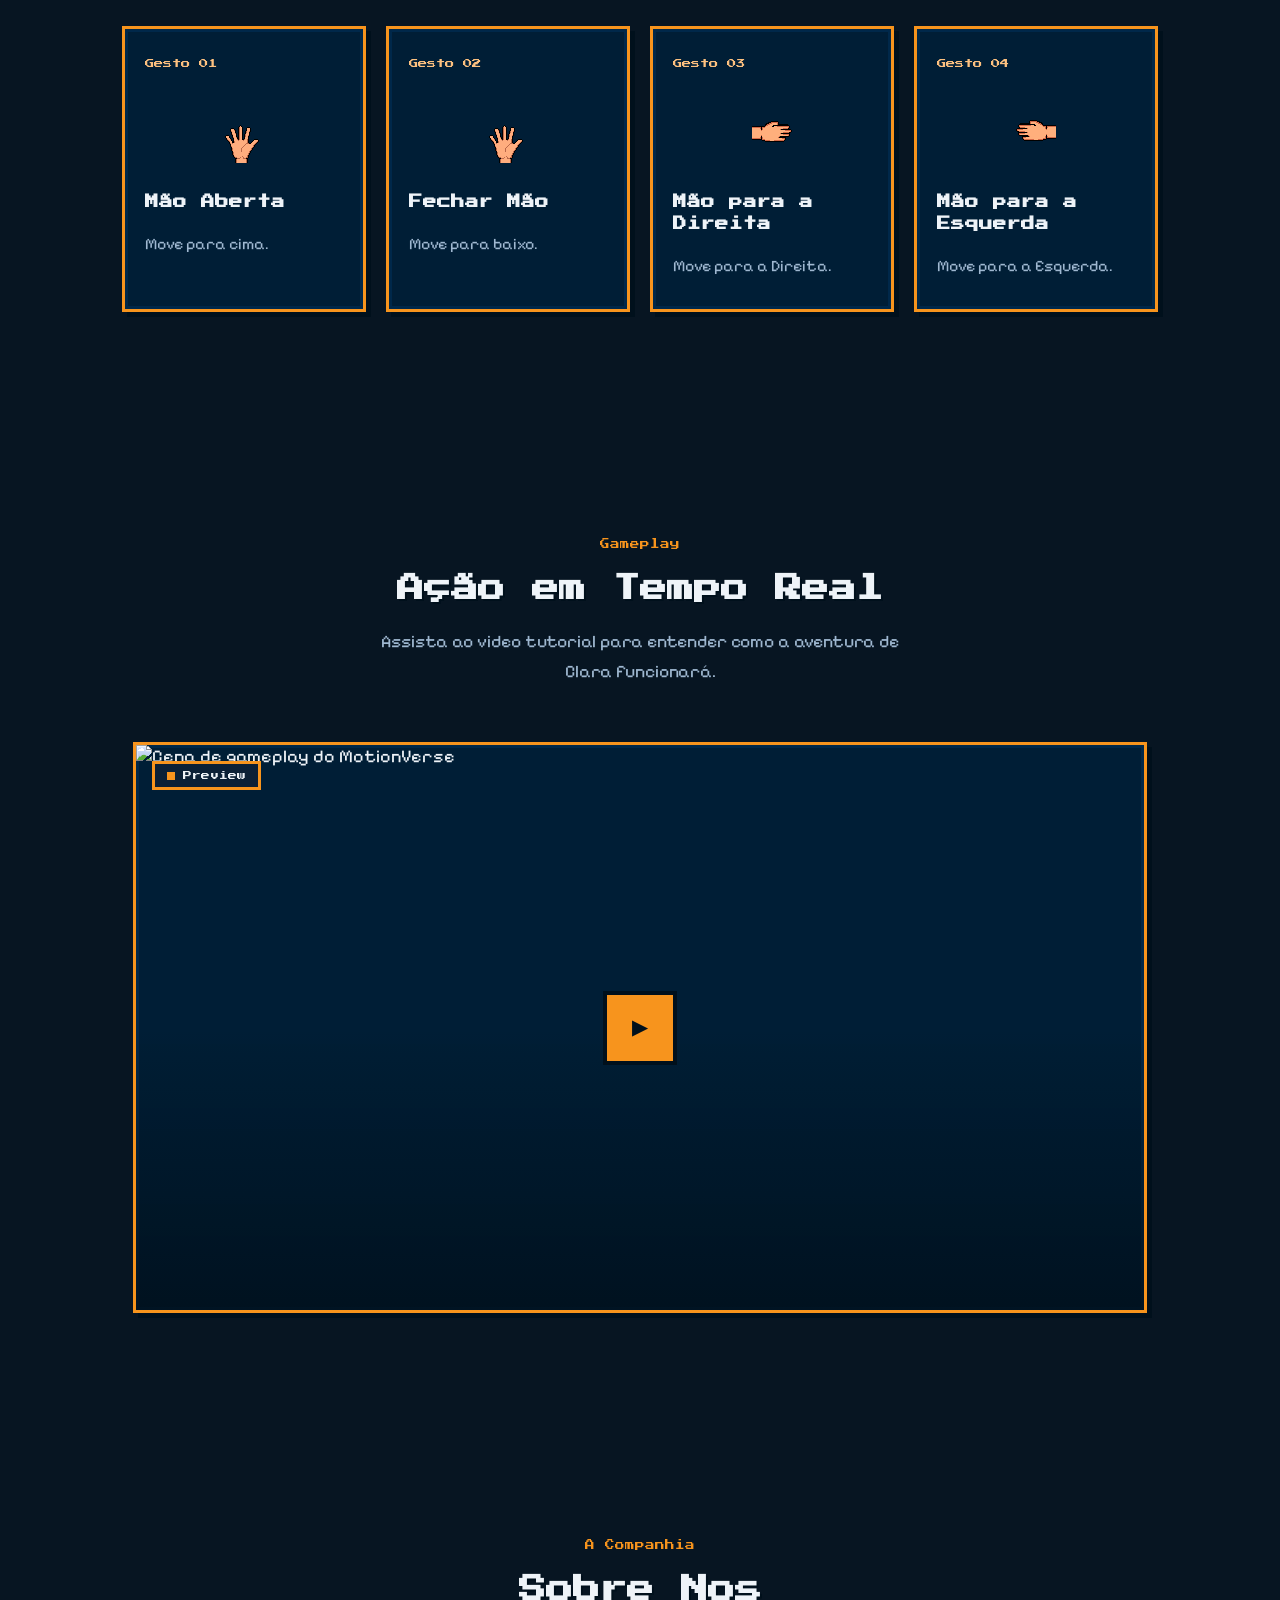
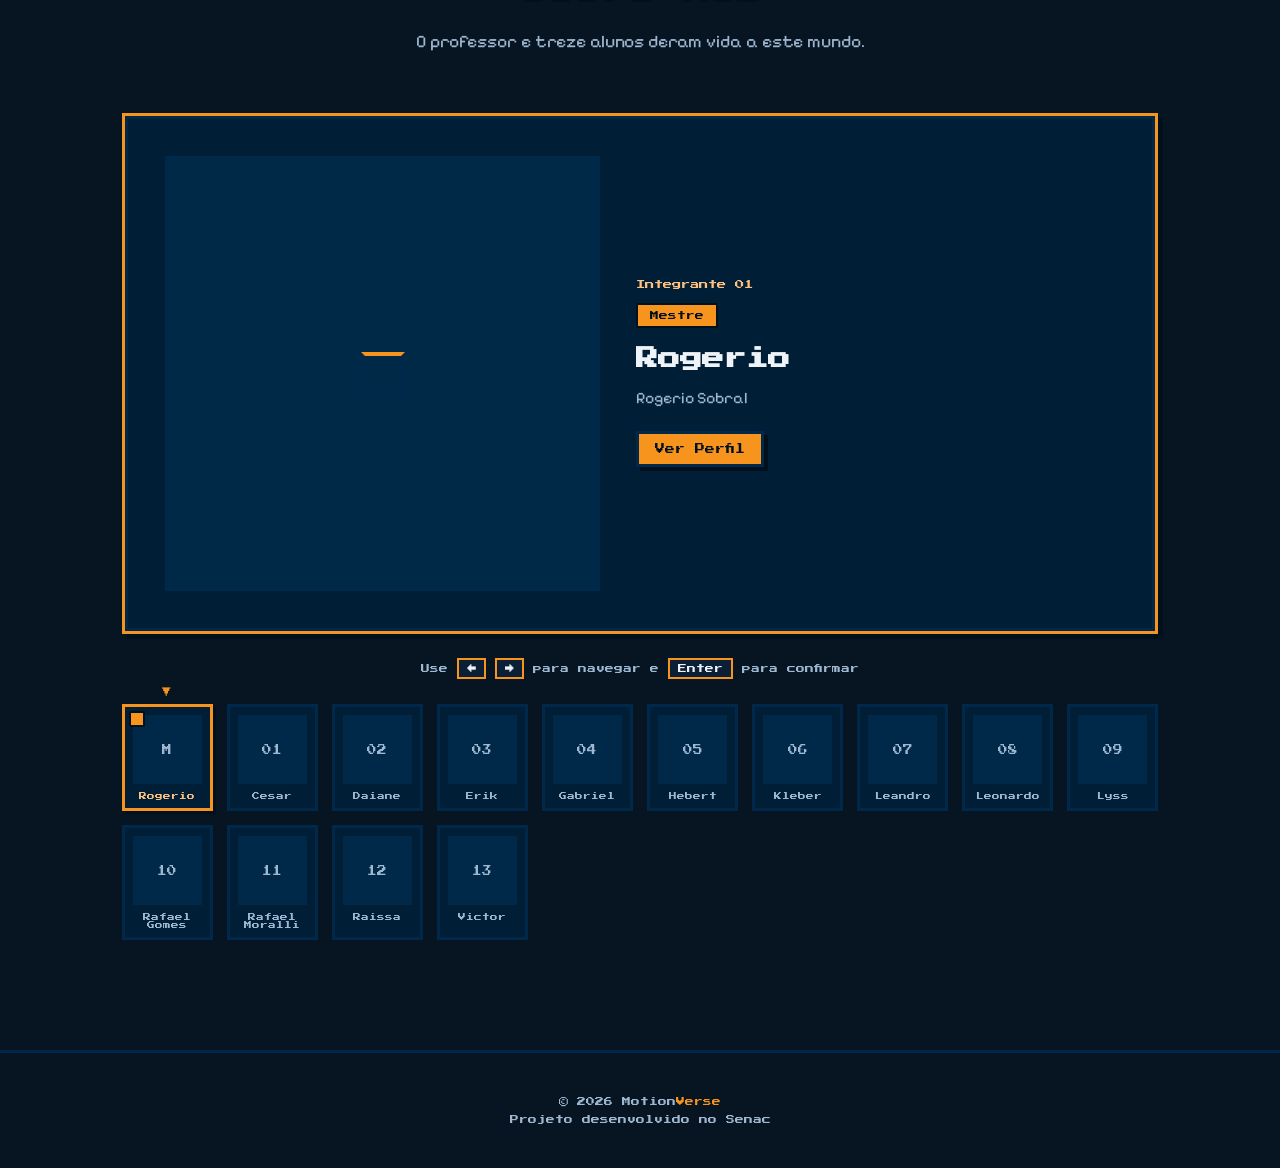
==== commit eb1adc87: "Merge branch 'main' into gabrielR" ====
--- a/index.html
+++ b/index.html
@@ -38,6 +38,7 @@
 <div class="nav-actions" id="navActions">
 <a href="Ranking\ranking.html" class="pixel-btn pixel-btn-blue">🏆 Ranking</a>
 <a href="Cadastro\cadastro.html" class="pixel-btn pixel-btn-orange">Cadastro</a>
+<a href="cameraSelector/cameraSelector.html"></a>
 </div>
 
 <button class="nav-toggle" id="navToggle" aria-label="Abrir menu" aria-expanded="false" aria-controls="navLinks">
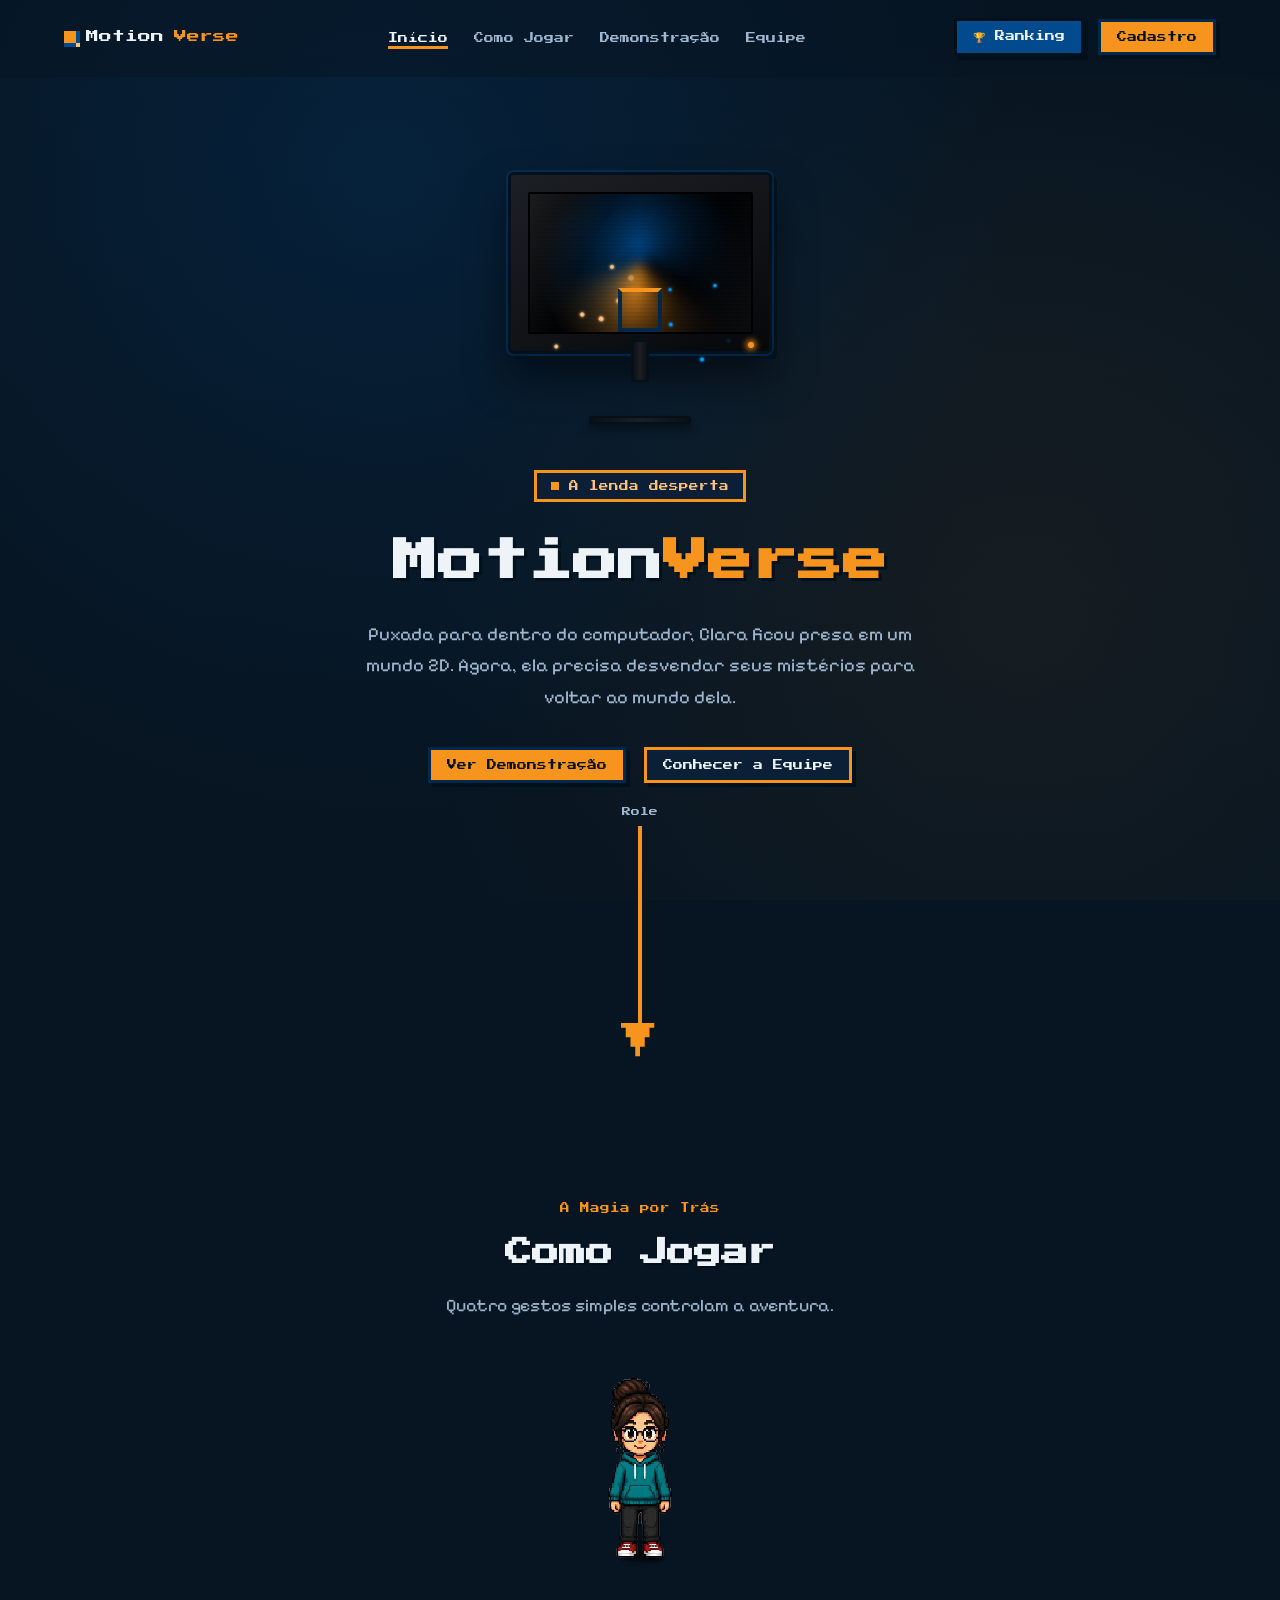
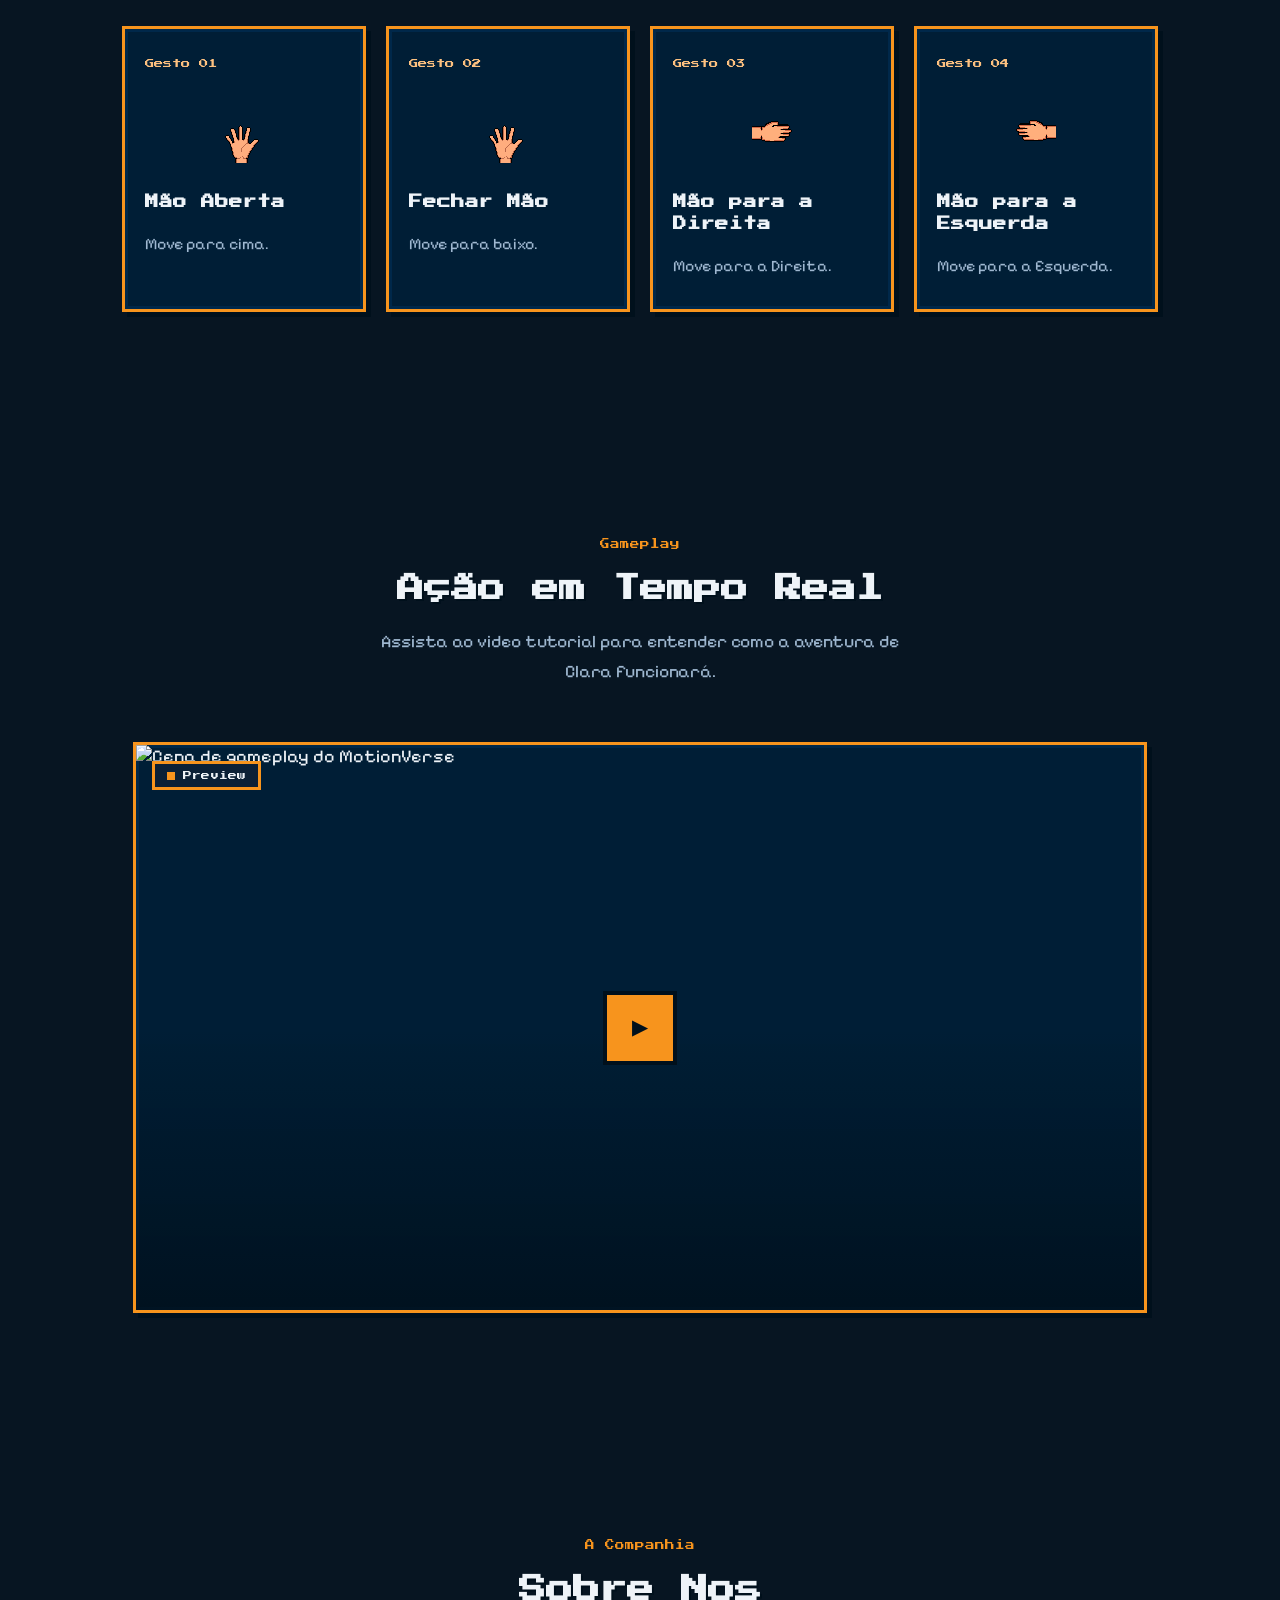
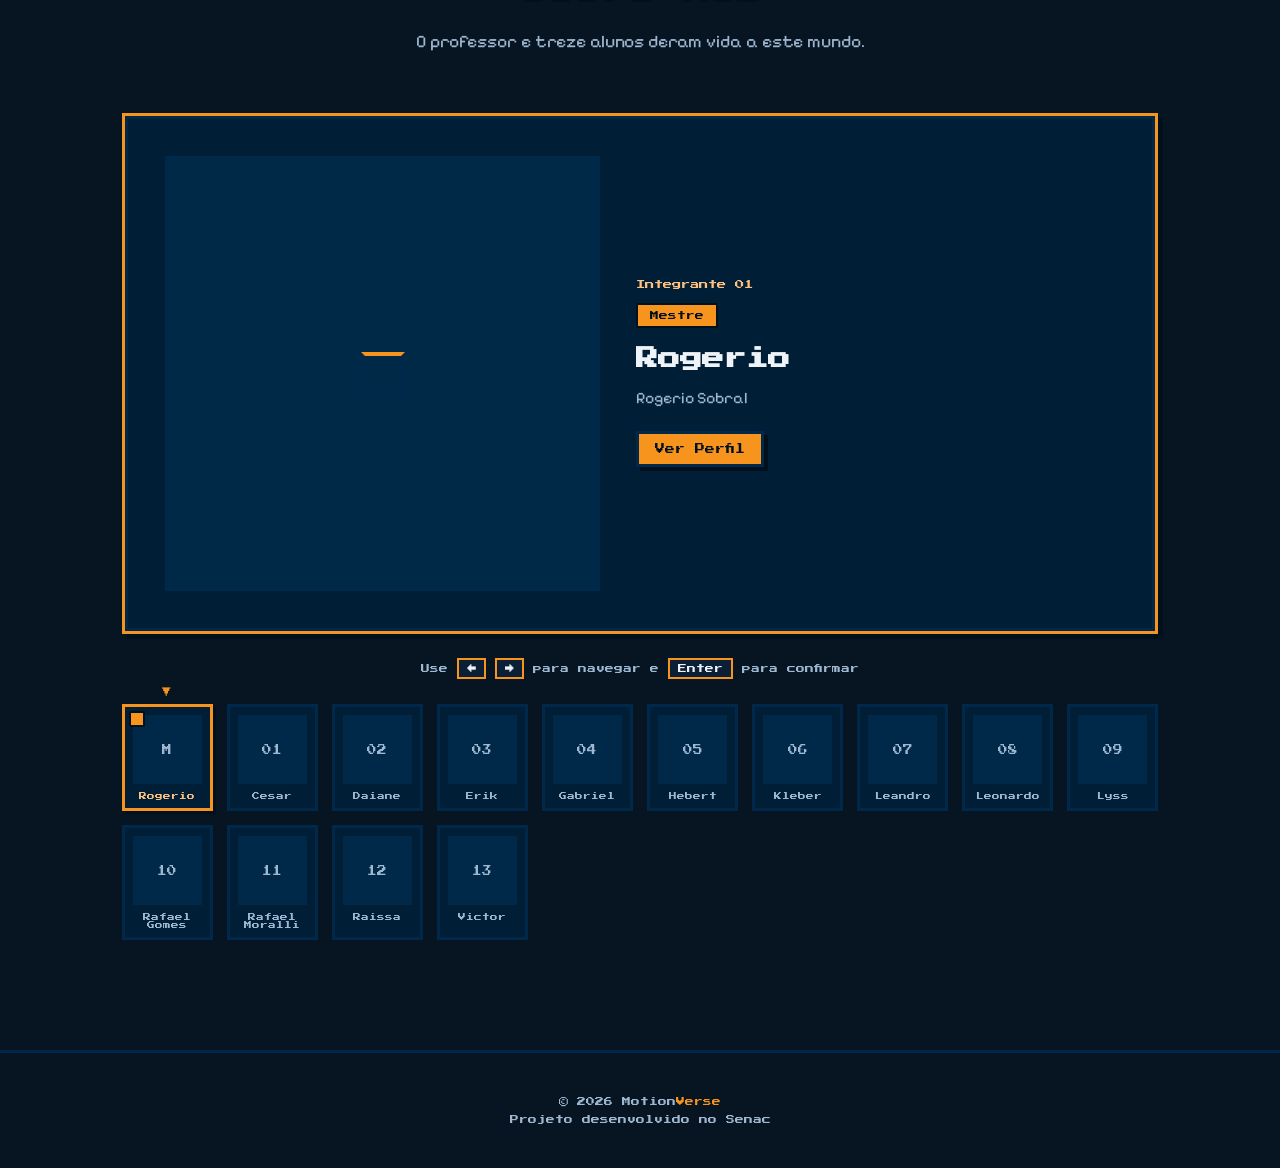
==== commit f4c340c4: "Merge branch 'main' into gabrielR" ====
--- a/index.html
+++ b/index.html
@@ -38,7 +38,6 @@
 <div class="nav-actions" id="navActions">
 <a href="Ranking\ranking.html" class="pixel-btn pixel-btn-blue">🏆 Ranking</a>
 <a href="Cadastro\cadastro.html" class="pixel-btn pixel-btn-orange">Cadastro</a>
-<a href="cameraSelector/cameraSelector.html"></a>
 </div>
 
 <button class="nav-toggle" id="navToggle" aria-label="Abrir menu" aria-expanded="false" aria-controls="navLinks">
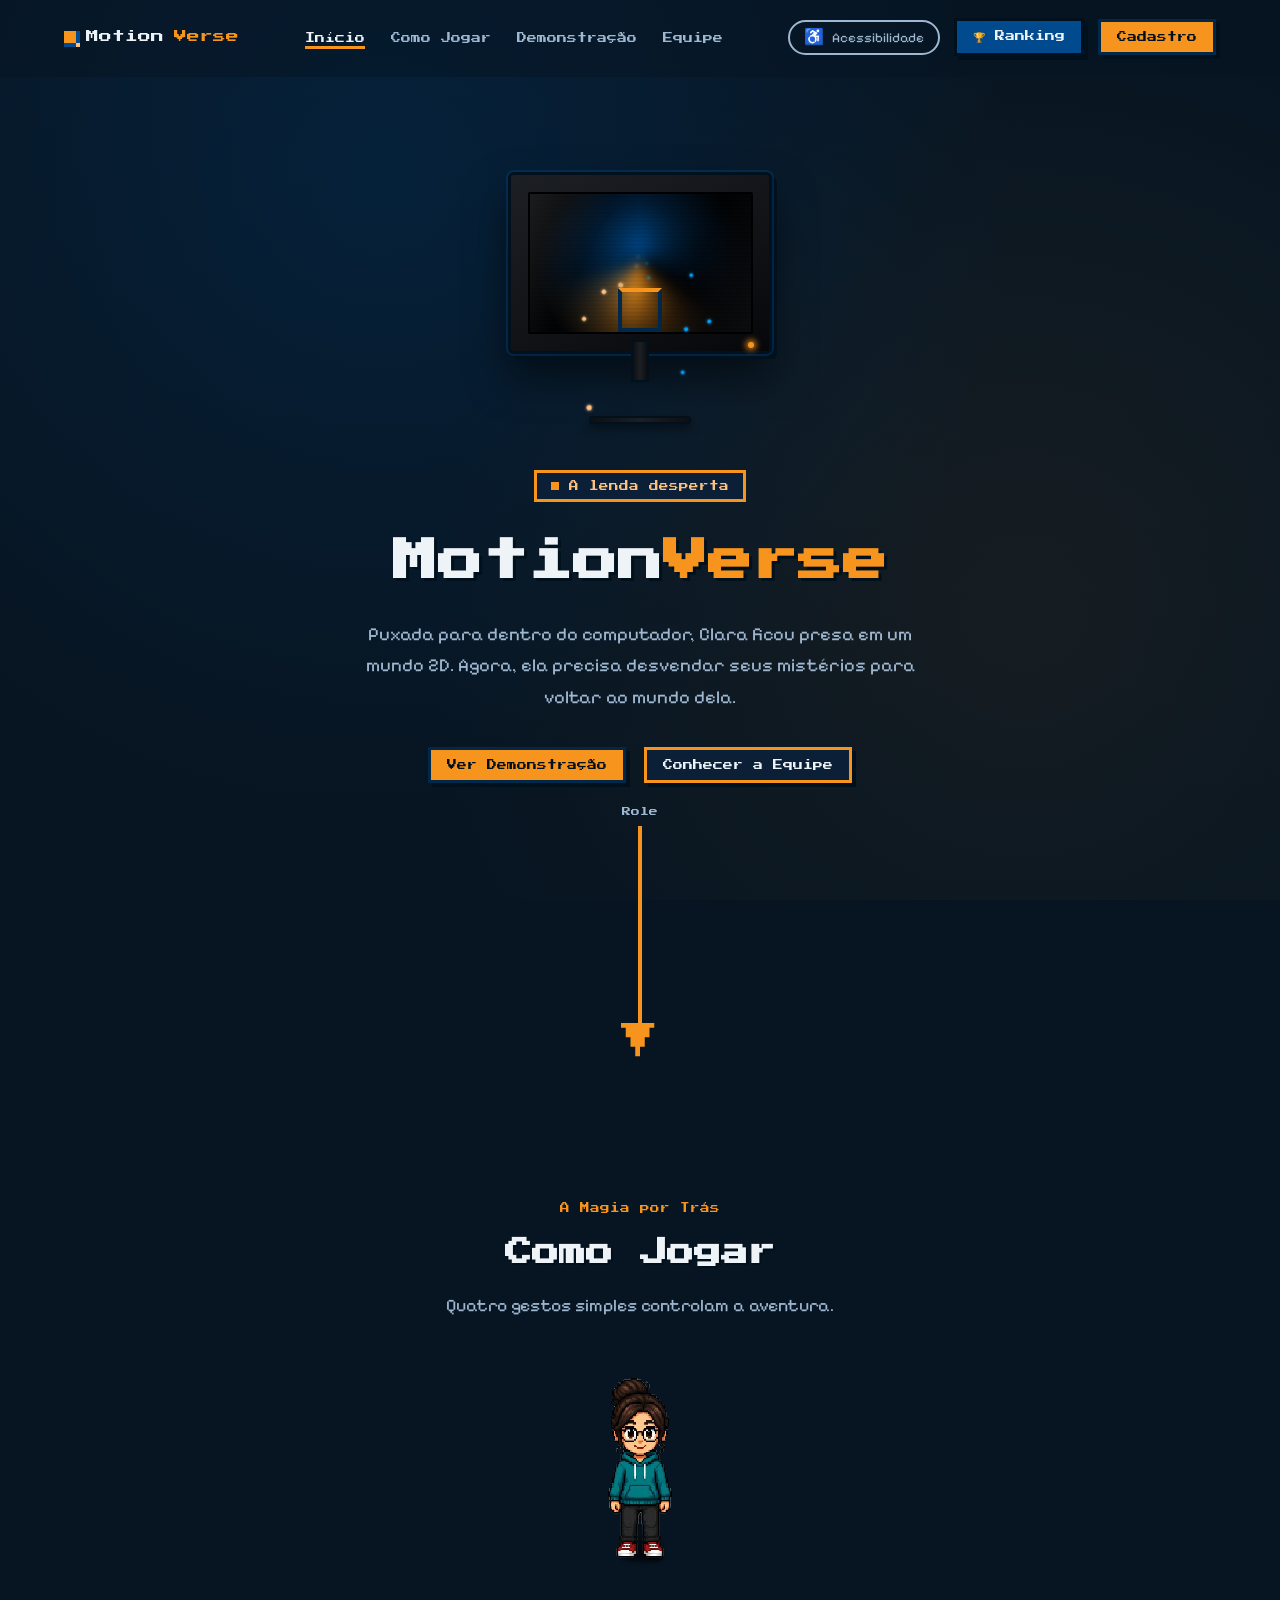
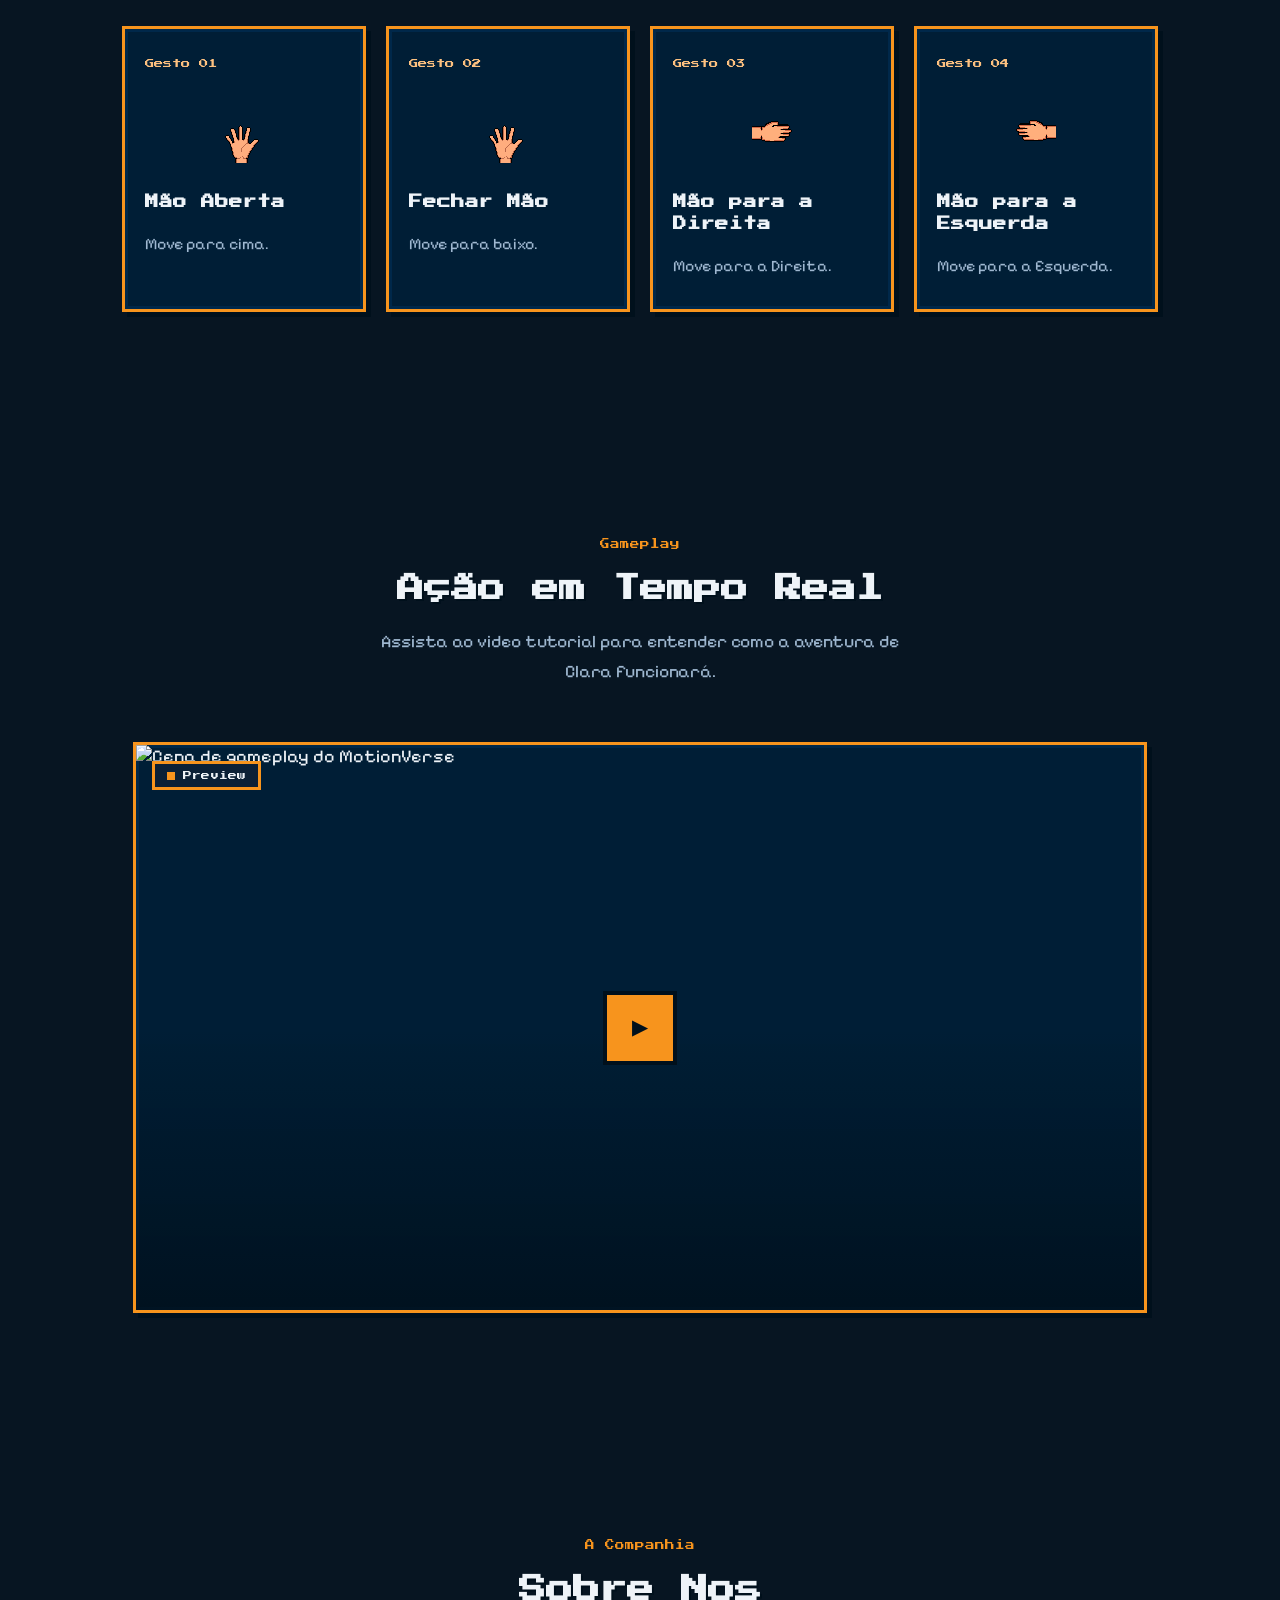
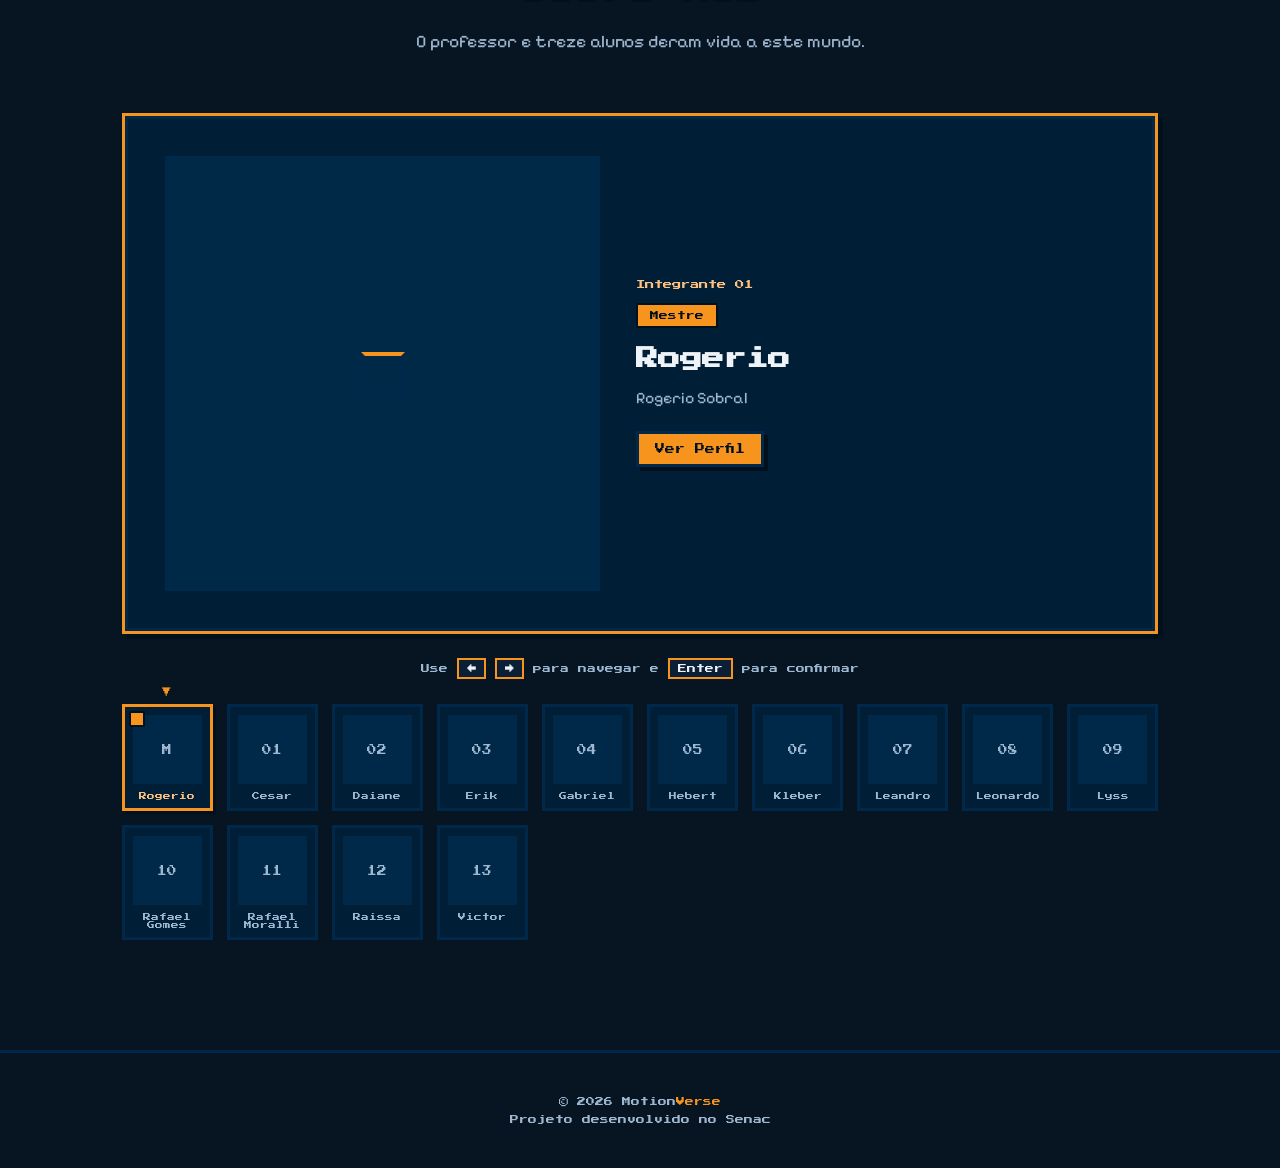
==== commit 8cf8f524: "acess" ====
--- a/index.html
+++ b/index.html
@@ -23,24 +23,27 @@
 </div>
 
 <nav class="navbar">
-<a href="#home" class="logo">
+<a href="#home" class="logo tts-trigger" data-tts="Motion Verse. Ir para o início.">
 <span class="logo-mark" aria-hidden="true"></span>
 Motion<em>Verse</em>
 </a>
 
 <ul class="nav-links" id="navLinks">
-<li><a href="#home">Início</a></li>
-<li><a href="#mecanica">Como  Jogar</a></li>
-<li><a href="#demo">Demonstração</a></li>
-<li><a href="#equipe">Equipe</a></li>
+<li><a href="#home" class="tts-trigger" data-tts="Início.">Início</a></li>
+<li><a href="#mecanica" class="tts-trigger" data-tts="Como Jogar.">Como  Jogar</a></li>
+<li><a href="#demo" class="tts-trigger" data-tts="Demonstração.">Demonstração</a></li>
+<li><a href="#equipe" class="tts-trigger" data-tts="Equipe.">Equipe</a></li>
 </ul>
 
 <div class="nav-actions" id="navActions">
-<a href="Ranking\ranking.html" class="pixel-btn pixel-btn-blue">🏆 Ranking</a>
-<a href="Cadastro\cadastro.html" class="pixel-btn pixel-btn-orange">Cadastro</a>
-</div>
-
-<button class="nav-toggle" id="navToggle" aria-label="Abrir menu" aria-expanded="false" aria-controls="navLinks">
+<button id="btn-acessibilidade" class="access-btn tts-trigger" type="button" aria-pressed="false" aria-label="Ativar leitura por voz" data-tts="Acessibilidade ativada. Passe o mouse pelos elementos para ouvir a descrição.">
+<span class="access-icon" aria-hidden="true">♿</span><span class="access-label">Acessibilidade</span>
+</button>
+<a href="Ranking\ranking.html" class="pixel-btn pixel-btn-blue tts-trigger" data-tts="Ranking.">🏆 Ranking</a>
+<a href="Cadastro\cadastro.html" class="pixel-btn pixel-btn-orange tts-trigger" data-tts="Cadastro.">Cadastro</a>
+</div>
+
+<button class="nav-toggle tts-trigger" id="navToggle" aria-label="Abrir menu" aria-expanded="false" aria-controls="navLinks" data-tts="Menu.">
 <span></span>
 </button>
 </nav>
@@ -125,13 +128,13 @@
 </div>
 </div>
 
-<div class="hero-content reveal-zoom">
+<div class="hero-content reveal-zoom tts-trigger" data-tts="Motion Verse. Puxada para dentro do computador, Clara ficou presa em um mundo 2D. Agora, ela precisa desvendar seus mistérios para voltar ao mundo dela.">
 <span class="hero-tag"><span class="dot" aria-hidden="true"></span> A lenda desperta</span>
 <h1>Motion<span class="accent">Verse</span></h1>
 <p>Puxada para dentro do computador, Clara ficou presa em um mundo 2D. Agora, ela precisa desvendar seus mistérios para voltar ao mundo dela.</p>
 <div class="hero-actions">
-<a href="#demo" class="pixel-btn pixel-btn-orange">Ver Demonstração</a>
-<a href="#equipe" class="pixel-btn pixel-btn-ghost">Conhecer a Equipe</a>
+<a href="#demo" class="pixel-btn pixel-btn-orange tts-trigger" data-tts="Ver Demonstração.">Ver Demonstração</a>
+<a href="#equipe" class="pixel-btn pixel-btn-ghost tts-trigger" data-tts="Conhecer a Equipe.">Conhecer a Equipe</a>
 </div>
 </div>
 
@@ -139,7 +142,7 @@
 </header>
 
 <section id="mecanica">
-<div class="center reveal">
+<div class="center reveal tts-trigger" data-tts="Como Jogar. Quatro gestos simples controlam a aventura.">
 <span class="section-label">A Magia por Trás</span>
 <h2 class="section-title">Como Jogar</h2>
 <p class="section-desc">Quatro gestos simples controlam a aventura.</p>
@@ -147,7 +150,7 @@
 </div>
 
 <div class="mechanics-grid">
-<div class="mechanic-card pixel-panel reveal-zoom">
+<div class="mechanic-card pixel-panel reveal-zoom tts-trigger" data-tts="Gesto 1: Mão Aberta. Move para cima.">
 <span class="mechanic-step">Gesto 01</span>
 <div class="mechanic-media">
   <div class="sprite-hand sprite-static" role="img" aria-label="Mão Aberta"></div>
@@ -155,7 +158,7 @@
 <h3>Mão Aberta</h3>
 <p>Move para cima.</p>
 </div>
-<div class="mechanic-card pixel-panel reveal-zoom">
+<div class="mechanic-card pixel-panel reveal-zoom tts-trigger" data-tts="Gesto 2: Fechar Mão. Move para baixo.">
 <span class="mechanic-step">Gesto 02</span>
 <div class="mechanic-media">
   <div class="sprite-hand sprite-anim" role="img" aria-label="Fechar Mão"></div>
@@ -163,7 +166,7 @@
 <h3>Fechar Mão</h3>
 <p>Move para baixo.</p>
 </div>
-<div class="mechanic-card pixel-panel reveal-zoom">
+<div class="mechanic-card pixel-panel reveal-zoom tts-trigger" data-tts="Gesto 3: Mão para a Direita. Move para a direita.">
 <span class="mechanic-step">Gesto 03</span>
 <div class="mechanic-media">
 <img src="assets\mao-direita.png" alt="Mão para a Direita" class="mechanic-img" loading="lazy" decoding="async">
@@ -171,7 +174,7 @@
 <h3>Mão para a Direita</h3>
 <p>Move para a Direita.</p>
 </div>
-<div class="mechanic-card pixel-panel reveal-zoom">
+<div class="mechanic-card pixel-panel reveal-zoom tts-trigger" data-tts="Gesto 4: Mão para a Esquerda. Move para a esquerda.">
 <span class="mechanic-step">Gesto 04</span>
 <div class="mechanic-media">
 <img src="assets\mao-esquerda.png" alt="Mão para a Esquerda" class="mechanic-img" loading="lazy" decoding="async">
@@ -183,13 +186,13 @@
 </section>
 
 <section id="demo">
-<div class="center reveal">
+<div class="center reveal tts-trigger" data-tts="Gameplay. Ação em Tempo Real. Assista ao vídeo tutorial para entender como a aventura de Clara funcionará.">
 <span class="section-label">Gameplay</span>
 <h2 class="section-title">Ação em Tempo Real</h2>
 <p class="section-desc">Assista ao video tutorial para entender como a aventura de Clara funcionará.</p>
 </div>
 
-<div class="trailer-frame pixel-panel reveal-zoom" id="trailerFrame" role="button" tabindex="0" aria-label="Assistir demonstração">
+<div class="trailer-frame pixel-panel reveal-zoom tts-trigger" id="trailerFrame" role="button" tabindex="0" aria-label="Assistir demonstração" data-tts="Vídeo demonstrativo de como jogar MotionVerse.">
 <span class="trailer-tag"><span class="rec-dot" aria-hidden="true"></span>Preview</span>
 <img src="https://images.unsplash.com/photo-1542751371-adc38448a05e?auto=format&fit=crop&w=1200&q=80" alt="Cena de gameplay do MotionVerse" loading="lazy" decoding="async">
 <span class="play-btn" aria-hidden="true">▶</span>
@@ -198,13 +201,13 @@
 
 <div class="modal-overlay" id="trailerModal">
 <div class="modal-box">
-<button class="modal-close" id="modalClose" aria-label="Fechar vídeo">✕</button>
+<button class="modal-close tts-trigger" id="modalClose" aria-label="Fechar vídeo" data-tts="Fechar vídeo.">✕</button>
 <p>Vídeo de demonstração ainda não foi adicionado. Troque este bloco por um vídeo ou iframe real em script.js.</p>
 </div>
 </div>
 
 <section id="equipe">
-    <div class="center reveal">
+    <div class="center reveal tts-trigger" data-tts="Sobre Nós. O professor e treze alunos deram vida a este mundo.">
     <span class="section-label">A Companhia</span>
     <h2 class="section-title">Sobre Nos</h2>
     <p class="section-desc">O professor e treze alunos deram vida a este mundo.</p>
--- a/style.css
+++ b/style.css
@@ -207,6 +207,47 @@
   border-color: var(--senac-orange);
 }
 
+.access-btn {
+  display: inline-flex;
+  align-items: center;
+  gap: 8px;
+  background: transparent;
+  border: 2px solid var(--text-dim);
+  color: var(--text-dim);
+  font-family: var(--font-body);
+  font-size: 0.85rem;
+  padding: 7px 14px;
+  border-radius: 999px;
+  cursor: pointer;
+  transition: border-color .2s, color .2s, background-color .2s;
+}
+
+.access-btn:hover,
+.access-btn:focus-visible {
+  border-color: var(--senac-orange-light);
+  color: var(--text);
+}
+
+.access-icon {
+  font-size: 1rem;
+  line-height: 1;
+}
+
+.access-btn.is-active {
+  border-color: var(--senac-orange);
+  color: var(--senac-orange-light);
+  background: rgba(247,148,29,.1);
+}
+
+.access-btn.is-active .access-icon {
+  animation: blink 1.4s steps(2) infinite;
+}
+
+@media (max-width: 1050px) {
+  .access-label { display: none; }
+  .access-btn { padding: 9px; }
+}
+
 .nav-toggle {
   display: none;
   width: 42px;
@@ -583,54 +624,41 @@
   gap: 10px;
 }
 
-/* Linha */
 .scroll-cue::after {
   content: "";
   width: 4px;
   height: 200px;
   background: var(--senac-orange);
-
   animation: scrollPulse 2s ease-in-out infinite;
 }
 
-
-/* Seta */
 .scroll-cue::before {
   content: "▼";
   position: absolute;
   bottom: -35px;
   left: 50%;
-
   font-size: 38px;
   color: var(--senac-orange);
-
   transform: translateX(-50%);
-
   animation: arrowPulse 2s ease-in-out infinite;
 }
 
-
-/* Animação da linha */
 @keyframes scrollPulse {
   0%, 100% {
     transform: translateY(0);
     opacity: 0.35;
   }
-
   50% {
     transform: translateY(12px);
     opacity: 1;
   }
 }
 
-
-/* Animação da seta */
 @keyframes arrowPulse {
   0%, 100% {
     transform: translateX(-50%) translateY(0);
     opacity: 0.35;
   }
-
   50% {
     transform: translateX(-50%) translateY(12px);
     opacity: 1;
@@ -1099,7 +1127,6 @@
     transition-duration: 0.001ms !important;
     scroll-behavior: auto !important;
   }
-
 }
 .sprite-hand {
   width: 64px;
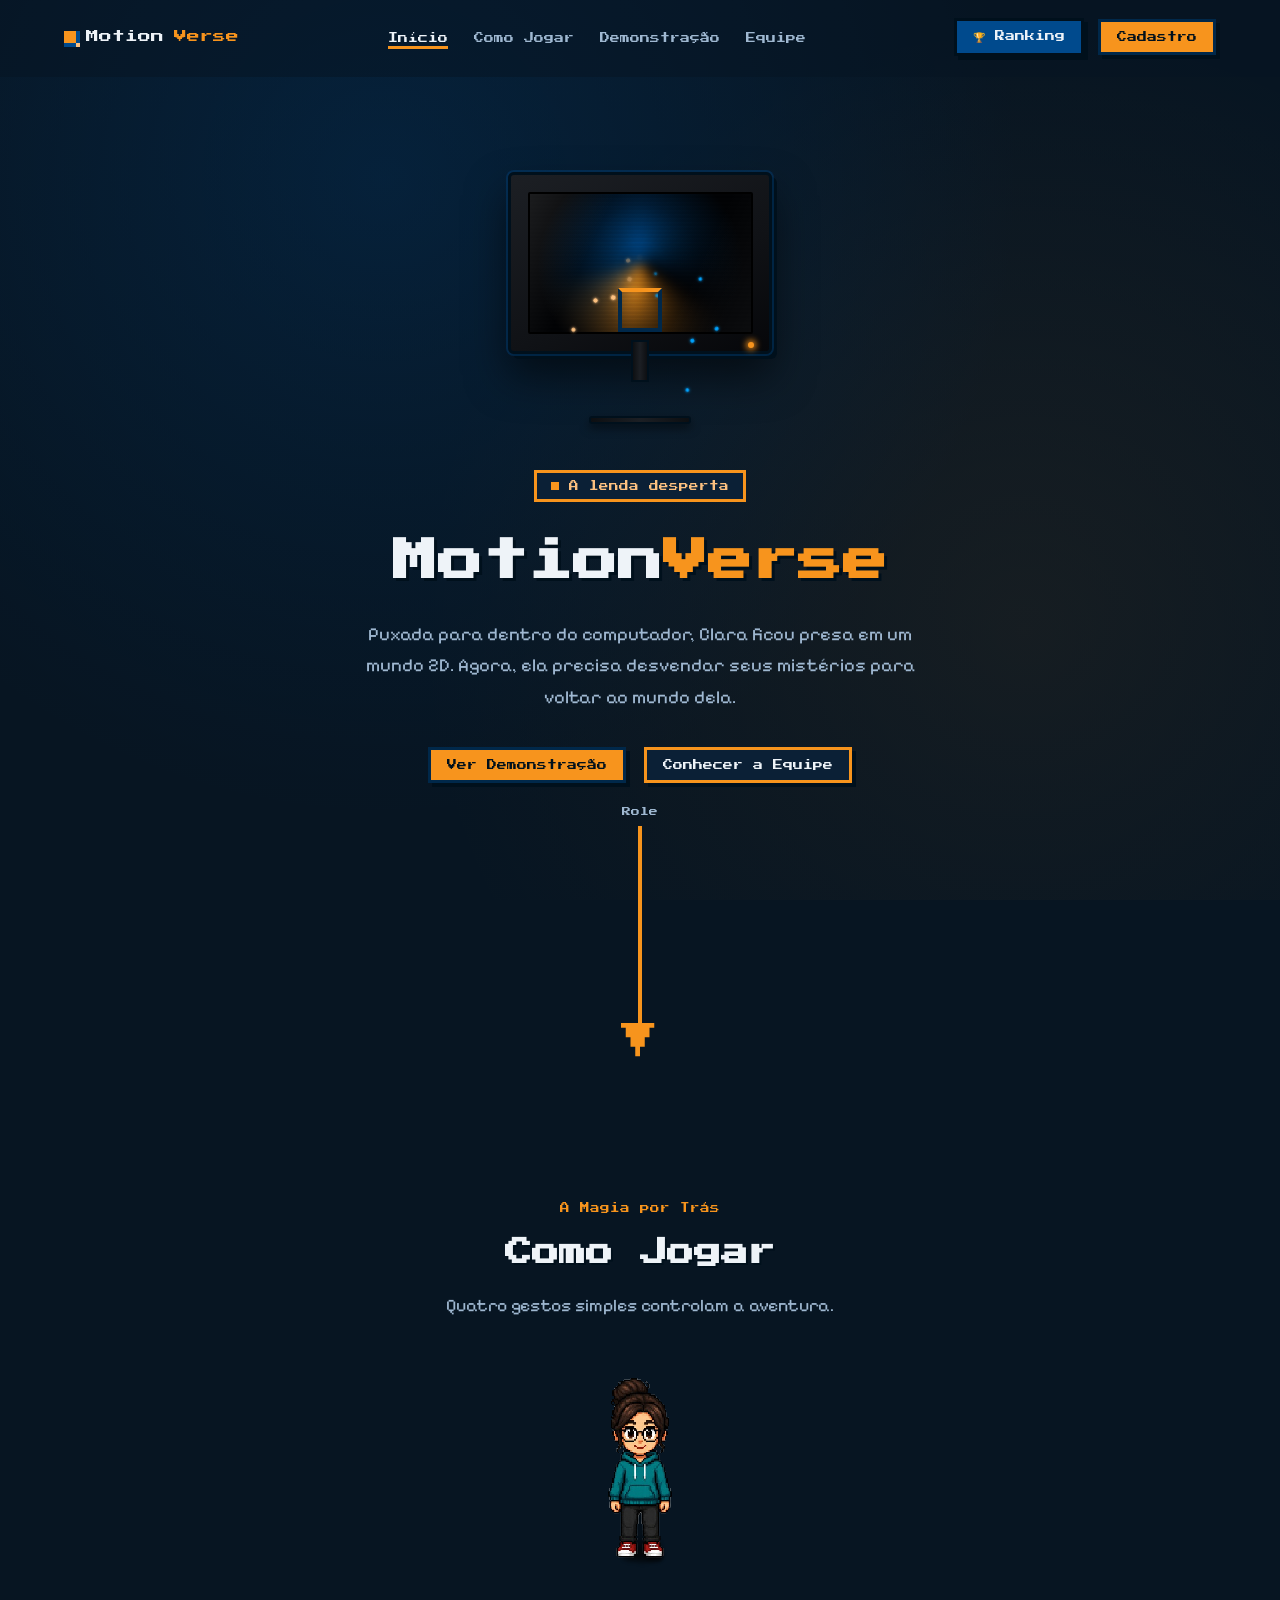
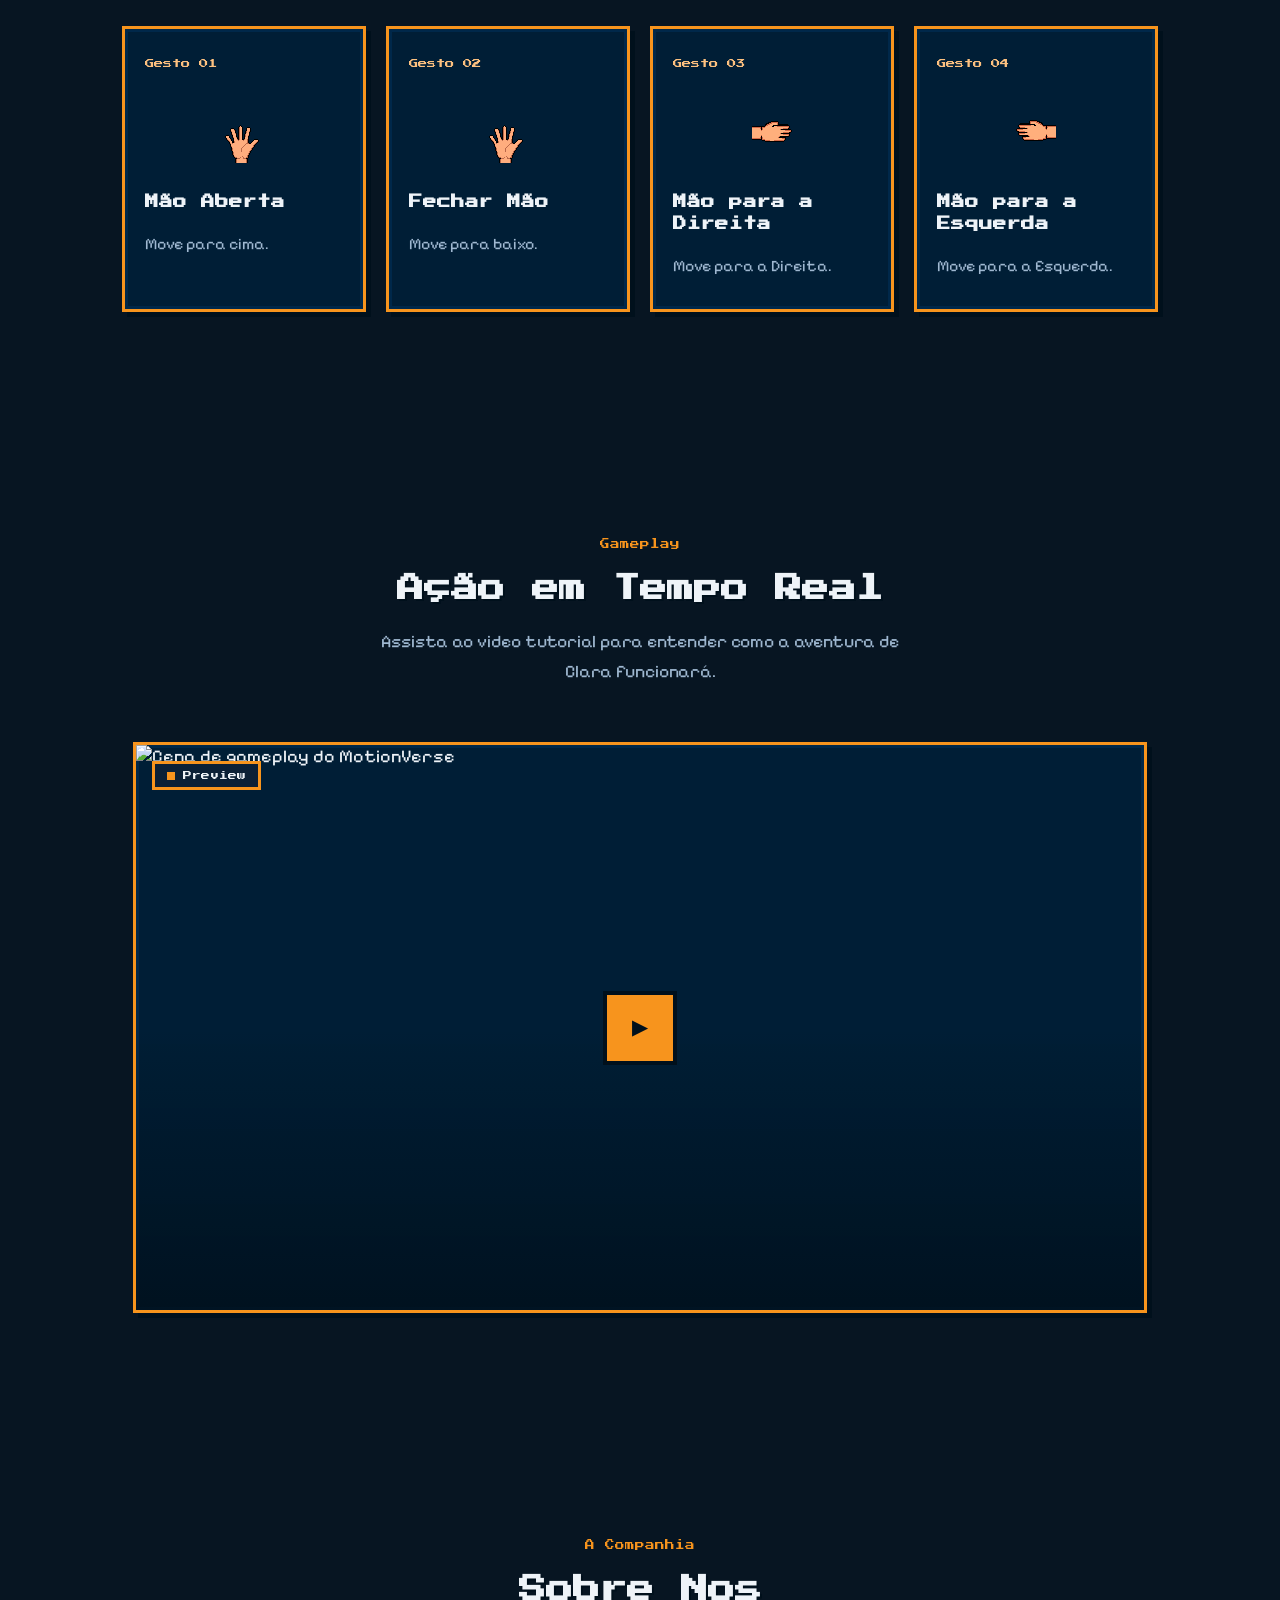
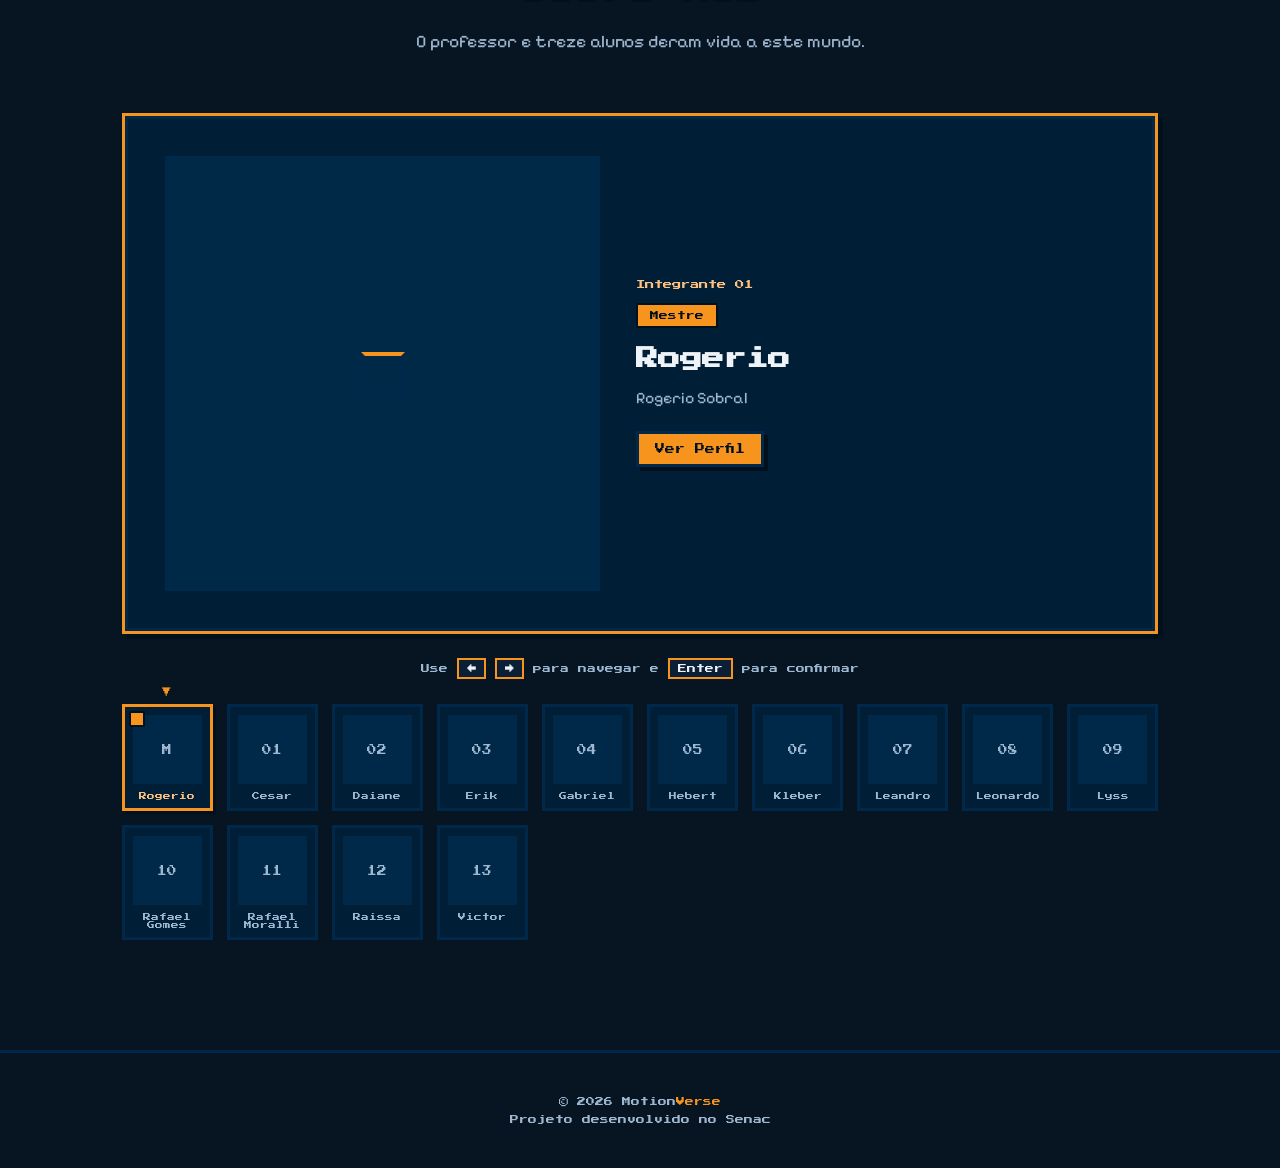
==== commit c40e4ae0: "Feat: Adicionando curriculo Lyss" ====
--- a/index.html
+++ b/index.html
@@ -23,27 +23,24 @@
 </div>
 
 <nav class="navbar">
-<a href="#home" class="logo tts-trigger" data-tts="Motion Verse. Ir para o início.">
+<a href="#home" class="logo">
 <span class="logo-mark" aria-hidden="true"></span>
 Motion<em>Verse</em>
 </a>
 
 <ul class="nav-links" id="navLinks">
-<li><a href="#home" class="tts-trigger" data-tts="Início.">Início</a></li>
-<li><a href="#mecanica" class="tts-trigger" data-tts="Como Jogar.">Como  Jogar</a></li>
-<li><a href="#demo" class="tts-trigger" data-tts="Demonstração.">Demonstração</a></li>
-<li><a href="#equipe" class="tts-trigger" data-tts="Equipe.">Equipe</a></li>
+<li><a href="#home">Início</a></li>
+<li><a href="#mecanica">Como  Jogar</a></li>
+<li><a href="#demo">Demonstração</a></li>
+<li><a href="#equipe">Equipe</a></li>
 </ul>
 
 <div class="nav-actions" id="navActions">
-<button id="btn-acessibilidade" class="access-btn tts-trigger" type="button" aria-pressed="false" aria-label="Ativar leitura por voz" data-tts="Acessibilidade ativada. Passe o mouse pelos elementos para ouvir a descrição.">
-<span class="access-icon" aria-hidden="true">♿</span><span class="access-label">Acessibilidade</span>
-</button>
-<a href="Ranking\ranking.html" class="pixel-btn pixel-btn-blue tts-trigger" data-tts="Ranking.">🏆 Ranking</a>
-<a href="Cadastro\cadastro.html" class="pixel-btn pixel-btn-orange tts-trigger" data-tts="Cadastro.">Cadastro</a>
-</div>
-
-<button class="nav-toggle tts-trigger" id="navToggle" aria-label="Abrir menu" aria-expanded="false" aria-controls="navLinks" data-tts="Menu.">
+<a href="Ranking\ranking.html" class="pixel-btn pixel-btn-blue">🏆 Ranking</a>
+<a href="Cadastro\cadastro.html" class="pixel-btn pixel-btn-orange">Cadastro</a>
+</div>
+
+<button class="nav-toggle" id="navToggle" aria-label="Abrir menu" aria-expanded="false" aria-controls="navLinks">
 <span></span>
 </button>
 </nav>
@@ -128,13 +125,13 @@
 </div>
 </div>
 
-<div class="hero-content reveal-zoom tts-trigger" data-tts="Motion Verse. Puxada para dentro do computador, Clara ficou presa em um mundo 2D. Agora, ela precisa desvendar seus mistérios para voltar ao mundo dela.">
+<div class="hero-content reveal-zoom">
 <span class="hero-tag"><span class="dot" aria-hidden="true"></span> A lenda desperta</span>
 <h1>Motion<span class="accent">Verse</span></h1>
 <p>Puxada para dentro do computador, Clara ficou presa em um mundo 2D. Agora, ela precisa desvendar seus mistérios para voltar ao mundo dela.</p>
 <div class="hero-actions">
-<a href="#demo" class="pixel-btn pixel-btn-orange tts-trigger" data-tts="Ver Demonstração.">Ver Demonstração</a>
-<a href="#equipe" class="pixel-btn pixel-btn-ghost tts-trigger" data-tts="Conhecer a Equipe.">Conhecer a Equipe</a>
+<a href="#demo" class="pixel-btn pixel-btn-orange">Ver Demonstração</a>
+<a href="#equipe" class="pixel-btn pixel-btn-ghost">Conhecer a Equipe</a>
 </div>
 </div>
 
@@ -142,7 +139,7 @@
 </header>
 
 <section id="mecanica">
-<div class="center reveal tts-trigger" data-tts="Como Jogar. Quatro gestos simples controlam a aventura.">
+<div class="center reveal">
 <span class="section-label">A Magia por Trás</span>
 <h2 class="section-title">Como Jogar</h2>
 <p class="section-desc">Quatro gestos simples controlam a aventura.</p>
@@ -150,7 +147,7 @@
 </div>
 
 <div class="mechanics-grid">
-<div class="mechanic-card pixel-panel reveal-zoom tts-trigger" data-tts="Gesto 1: Mão Aberta. Move para cima.">
+<div class="mechanic-card pixel-panel reveal-zoom">
 <span class="mechanic-step">Gesto 01</span>
 <div class="mechanic-media">
   <div class="sprite-hand sprite-static" role="img" aria-label="Mão Aberta"></div>
@@ -158,7 +155,7 @@
 <h3>Mão Aberta</h3>
 <p>Move para cima.</p>
 </div>
-<div class="mechanic-card pixel-panel reveal-zoom tts-trigger" data-tts="Gesto 2: Fechar Mão. Move para baixo.">
+<div class="mechanic-card pixel-panel reveal-zoom">
 <span class="mechanic-step">Gesto 02</span>
 <div class="mechanic-media">
   <div class="sprite-hand sprite-anim" role="img" aria-label="Fechar Mão"></div>
@@ -166,7 +163,7 @@
 <h3>Fechar Mão</h3>
 <p>Move para baixo.</p>
 </div>
-<div class="mechanic-card pixel-panel reveal-zoom tts-trigger" data-tts="Gesto 3: Mão para a Direita. Move para a direita.">
+<div class="mechanic-card pixel-panel reveal-zoom">
 <span class="mechanic-step">Gesto 03</span>
 <div class="mechanic-media">
 <img src="assets\mao-direita.png" alt="Mão para a Direita" class="mechanic-img" loading="lazy" decoding="async">
@@ -174,7 +171,7 @@
 <h3>Mão para a Direita</h3>
 <p>Move para a Direita.</p>
 </div>
-<div class="mechanic-card pixel-panel reveal-zoom tts-trigger" data-tts="Gesto 4: Mão para a Esquerda. Move para a esquerda.">
+<div class="mechanic-card pixel-panel reveal-zoom">
 <span class="mechanic-step">Gesto 04</span>
 <div class="mechanic-media">
 <img src="assets\mao-esquerda.png" alt="Mão para a Esquerda" class="mechanic-img" loading="lazy" decoding="async">
@@ -186,13 +183,13 @@
 </section>
 
 <section id="demo">
-<div class="center reveal tts-trigger" data-tts="Gameplay. Ação em Tempo Real. Assista ao vídeo tutorial para entender como a aventura de Clara funcionará.">
+<div class="center reveal">
 <span class="section-label">Gameplay</span>
 <h2 class="section-title">Ação em Tempo Real</h2>
 <p class="section-desc">Assista ao video tutorial para entender como a aventura de Clara funcionará.</p>
 </div>
 
-<div class="trailer-frame pixel-panel reveal-zoom tts-trigger" id="trailerFrame" role="button" tabindex="0" aria-label="Assistir demonstração" data-tts="Vídeo demonstrativo de como jogar MotionVerse.">
+<div class="trailer-frame pixel-panel reveal-zoom" id="trailerFrame" role="button" tabindex="0" aria-label="Assistir demonstração">
 <span class="trailer-tag"><span class="rec-dot" aria-hidden="true"></span>Preview</span>
 <img src="https://images.unsplash.com/photo-1542751371-adc38448a05e?auto=format&fit=crop&w=1200&q=80" alt="Cena de gameplay do MotionVerse" loading="lazy" decoding="async">
 <span class="play-btn" aria-hidden="true">▶</span>
@@ -201,13 +198,13 @@
 
 <div class="modal-overlay" id="trailerModal">
 <div class="modal-box">
-<button class="modal-close tts-trigger" id="modalClose" aria-label="Fechar vídeo" data-tts="Fechar vídeo.">✕</button>
+<button class="modal-close" id="modalClose" aria-label="Fechar vídeo">✕</button>
 <p>Vídeo de demonstração ainda não foi adicionado. Troque este bloco por um vídeo ou iframe real em script.js.</p>
 </div>
 </div>
 
 <section id="equipe">
-    <div class="center reveal tts-trigger" data-tts="Sobre Nós. O professor e treze alunos deram vida a este mundo.">
+    <div class="center reveal">
     <span class="section-label">A Companhia</span>
     <h2 class="section-title">Sobre Nos</h2>
     <p class="section-desc">O professor e treze alunos deram vida a este mundo.</p>
@@ -355,7 +352,7 @@
     
       <button class="roster-item" type="button" data-index="9"
         data-name="Lyss" data-role="LYSS KEURY GOMES BELLO DA MOTTA" data-badge="Front-End"
-        data-model="modelos/Lyss.glb" data-page="curriculos/lyss/index.html"
+        data-model="modelos/Lyss.glb" data-page="Curriculos\lyss\assets\index.html"
         data-bg="fundos/lyss.png"
         role="option" aria-selected="false">
         <span class="roster-thumb">
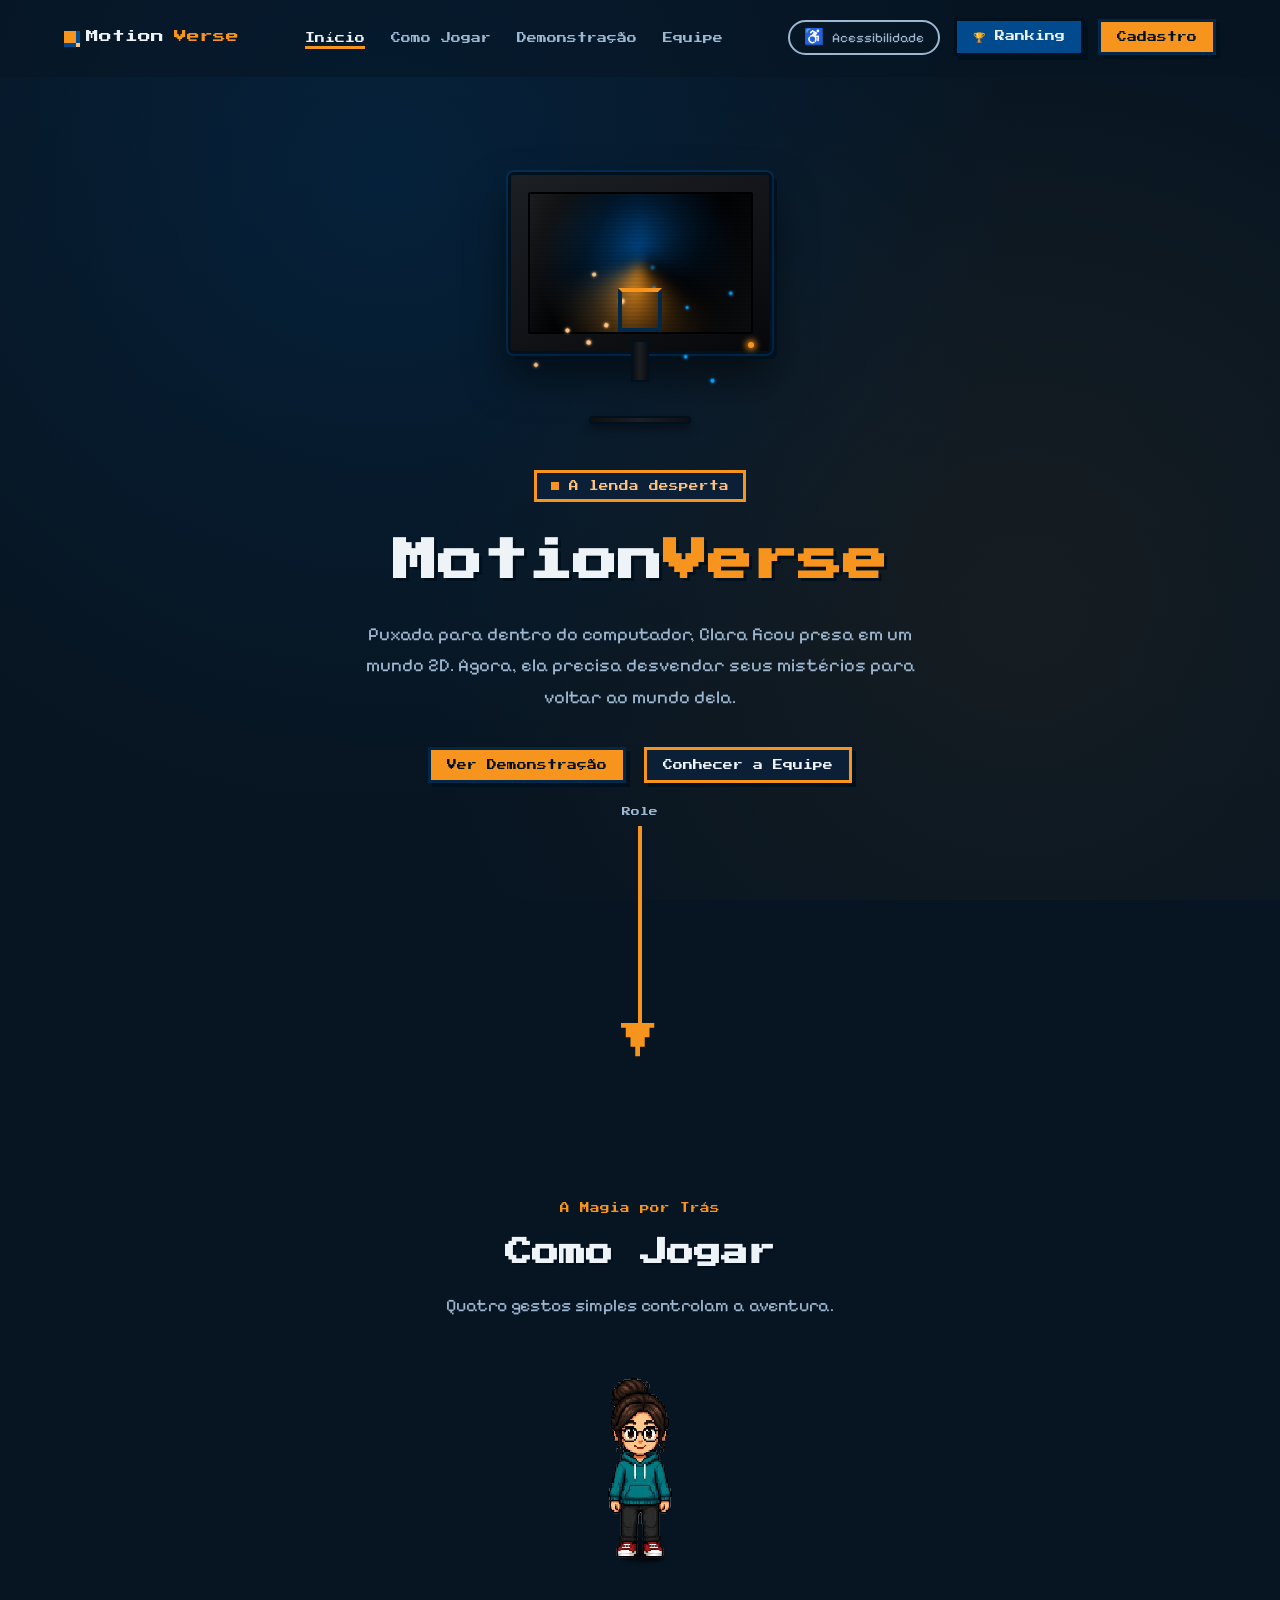
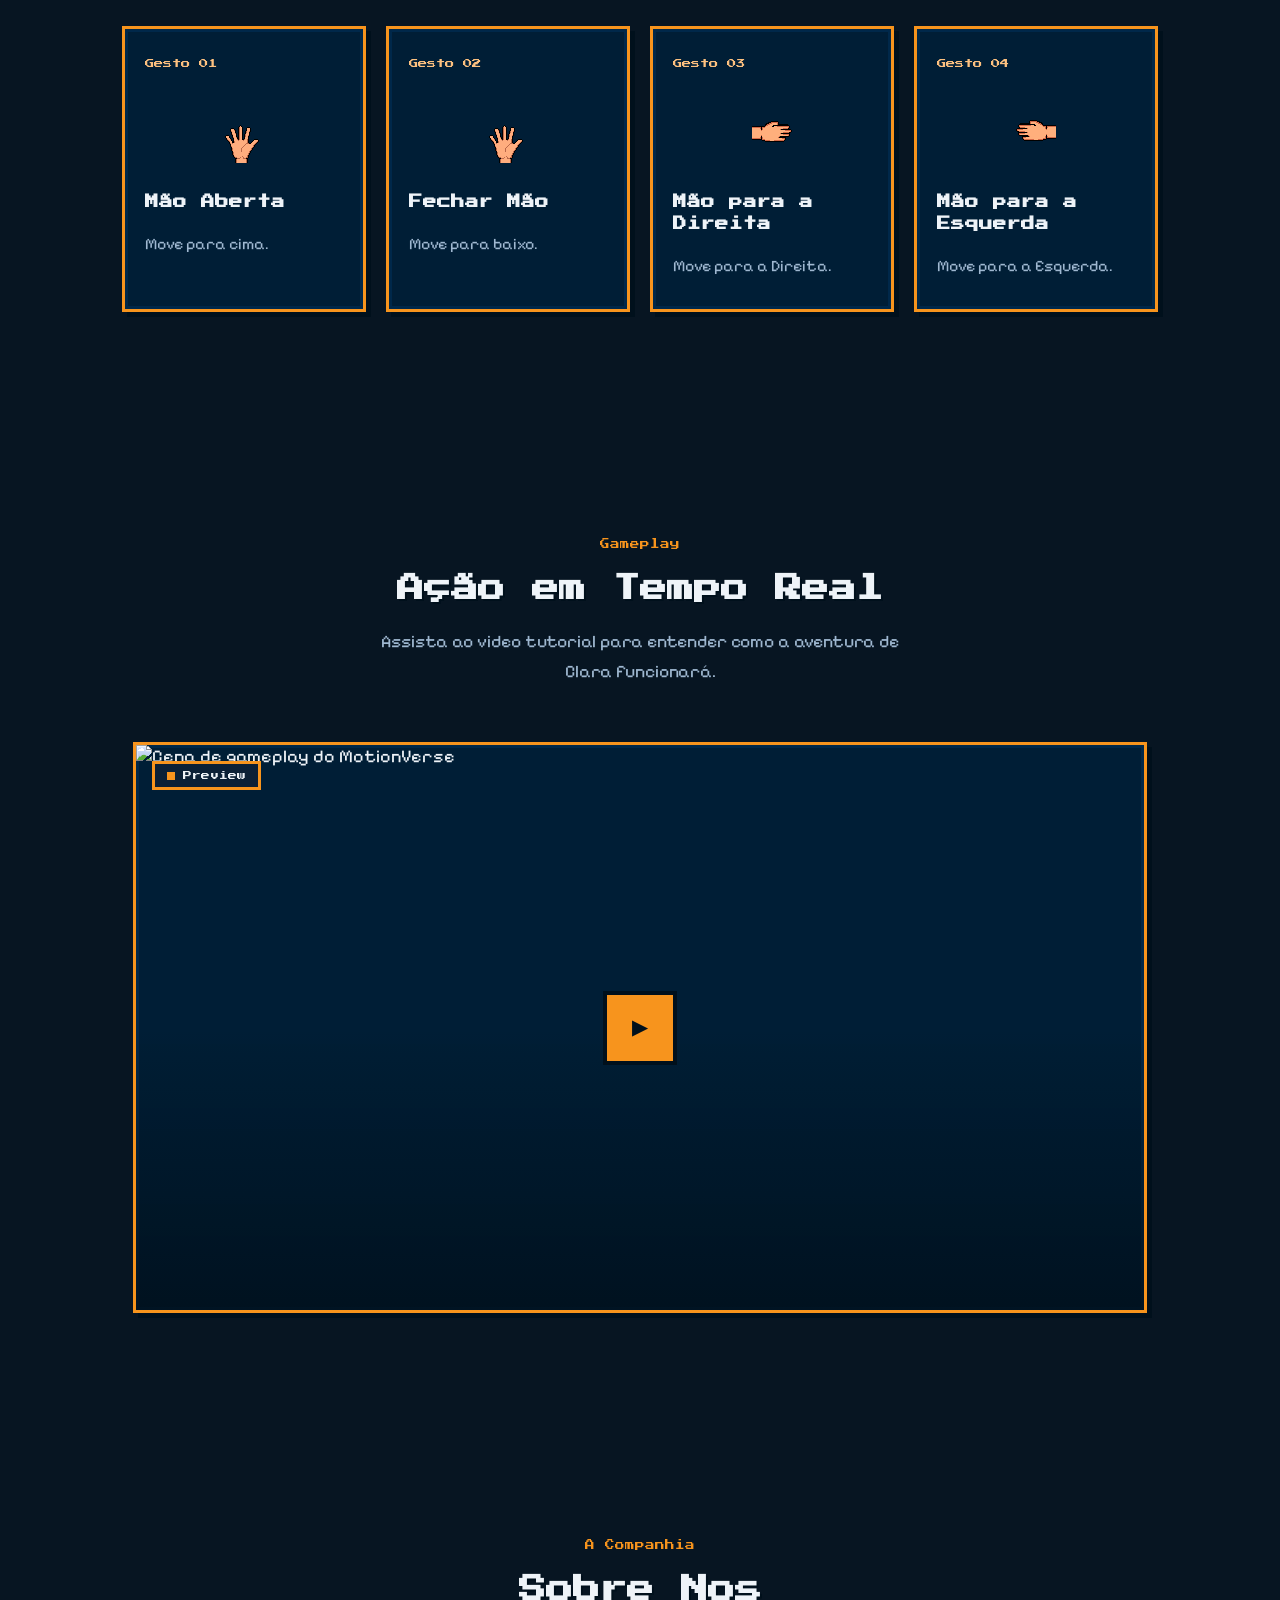
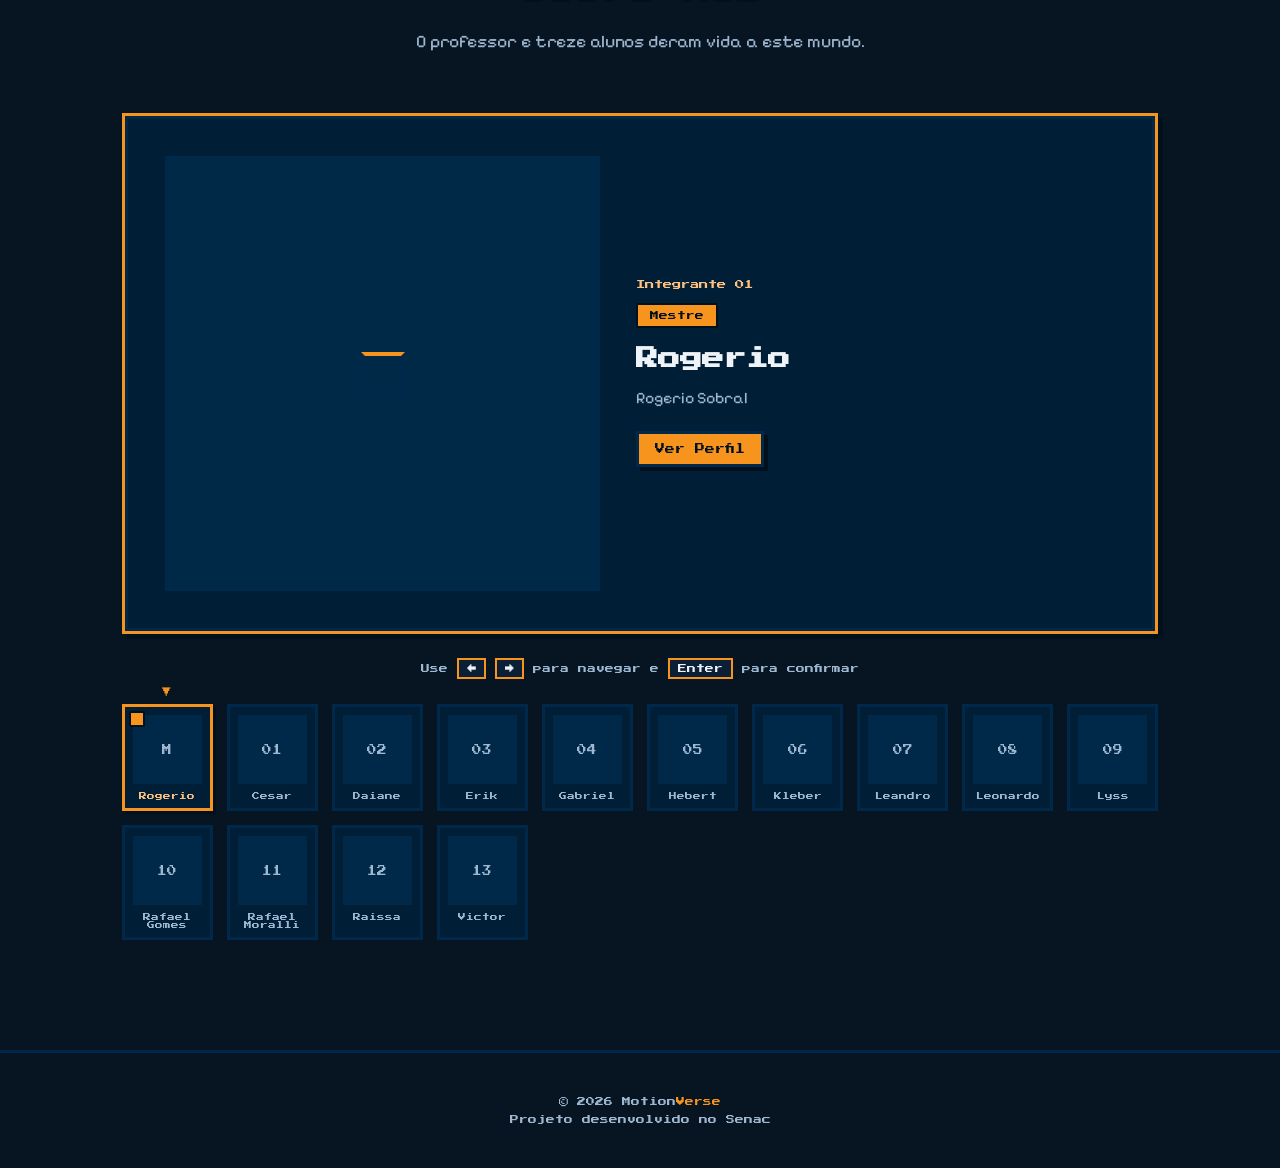
==== commit ded43cf2: "Merge branch 'main' into ErikM" ====
--- a/index.html
+++ b/index.html
@@ -23,24 +23,27 @@
 </div>
 
 <nav class="navbar">
-<a href="#home" class="logo">
+<a href="#home" class="logo tts-trigger" data-tts="Motion Verse. Ir para o início.">
 <span class="logo-mark" aria-hidden="true"></span>
 Motion<em>Verse</em>
 </a>
 
 <ul class="nav-links" id="navLinks">
-<li><a href="#home">Início</a></li>
-<li><a href="#mecanica">Como  Jogar</a></li>
-<li><a href="#demo">Demonstração</a></li>
-<li><a href="#equipe">Equipe</a></li>
+<li><a href="#home" class="tts-trigger" data-tts="Início.">Início</a></li>
+<li><a href="#mecanica" class="tts-trigger" data-tts="Como Jogar.">Como  Jogar</a></li>
+<li><a href="#demo" class="tts-trigger" data-tts="Demonstração.">Demonstração</a></li>
+<li><a href="#equipe" class="tts-trigger" data-tts="Equipe.">Equipe</a></li>
 </ul>
 
 <div class="nav-actions" id="navActions">
-<a href="Ranking\ranking.html" class="pixel-btn pixel-btn-blue">🏆 Ranking</a>
-<a href="Cadastro\cadastro.html" class="pixel-btn pixel-btn-orange">Cadastro</a>
-</div>
-
-<button class="nav-toggle" id="navToggle" aria-label="Abrir menu" aria-expanded="false" aria-controls="navLinks">
+<button id="btn-acessibilidade" class="access-btn tts-trigger" type="button" aria-pressed="false" aria-label="Ativar leitura por voz" data-tts="Acessibilidade ativada. Passe o mouse pelos elementos para ouvir a descrição.">
+<span class="access-icon" aria-hidden="true">♿</span><span class="access-label">Acessibilidade</span>
+</button>
+<a href="Ranking\ranking.html" class="pixel-btn pixel-btn-blue tts-trigger" data-tts="Ranking.">🏆 Ranking</a>
+<a href="Cadastro\cadastro.html" class="pixel-btn pixel-btn-orange tts-trigger" data-tts="Cadastro.">Cadastro</a>
+</div>
+
+<button class="nav-toggle tts-trigger" id="navToggle" aria-label="Abrir menu" aria-expanded="false" aria-controls="navLinks" data-tts="Menu.">
 <span></span>
 </button>
 </nav>
@@ -125,13 +128,13 @@
 </div>
 </div>
 
-<div class="hero-content reveal-zoom">
+<div class="hero-content reveal-zoom tts-trigger" data-tts="Motion Verse. Puxada para dentro do computador, Clara ficou presa em um mundo 2D. Agora, ela precisa desvendar seus mistérios para voltar ao mundo dela.">
 <span class="hero-tag"><span class="dot" aria-hidden="true"></span> A lenda desperta</span>
 <h1>Motion<span class="accent">Verse</span></h1>
 <p>Puxada para dentro do computador, Clara ficou presa em um mundo 2D. Agora, ela precisa desvendar seus mistérios para voltar ao mundo dela.</p>
 <div class="hero-actions">
-<a href="#demo" class="pixel-btn pixel-btn-orange">Ver Demonstração</a>
-<a href="#equipe" class="pixel-btn pixel-btn-ghost">Conhecer a Equipe</a>
+<a href="#demo" class="pixel-btn pixel-btn-orange tts-trigger" data-tts="Ver Demonstração.">Ver Demonstração</a>
+<a href="#equipe" class="pixel-btn pixel-btn-ghost tts-trigger" data-tts="Conhecer a Equipe.">Conhecer a Equipe</a>
 </div>
 </div>
 
@@ -139,7 +142,7 @@
 </header>
 
 <section id="mecanica">
-<div class="center reveal">
+<div class="center reveal tts-trigger" data-tts="Como Jogar. Quatro gestos simples controlam a aventura.">
 <span class="section-label">A Magia por Trás</span>
 <h2 class="section-title">Como Jogar</h2>
 <p class="section-desc">Quatro gestos simples controlam a aventura.</p>
@@ -147,7 +150,7 @@
 </div>
 
 <div class="mechanics-grid">
-<div class="mechanic-card pixel-panel reveal-zoom">
+<div class="mechanic-card pixel-panel reveal-zoom tts-trigger" data-tts="Gesto 1: Mão Aberta. Move para cima.">
 <span class="mechanic-step">Gesto 01</span>
 <div class="mechanic-media">
   <div class="sprite-hand sprite-static" role="img" aria-label="Mão Aberta"></div>
@@ -155,7 +158,7 @@
 <h3>Mão Aberta</h3>
 <p>Move para cima.</p>
 </div>
-<div class="mechanic-card pixel-panel reveal-zoom">
+<div class="mechanic-card pixel-panel reveal-zoom tts-trigger" data-tts="Gesto 2: Fechar Mão. Move para baixo.">
 <span class="mechanic-step">Gesto 02</span>
 <div class="mechanic-media">
   <div class="sprite-hand sprite-anim" role="img" aria-label="Fechar Mão"></div>
@@ -163,7 +166,7 @@
 <h3>Fechar Mão</h3>
 <p>Move para baixo.</p>
 </div>
-<div class="mechanic-card pixel-panel reveal-zoom">
+<div class="mechanic-card pixel-panel reveal-zoom tts-trigger" data-tts="Gesto 3: Mão para a Direita. Move para a direita.">
 <span class="mechanic-step">Gesto 03</span>
 <div class="mechanic-media">
 <img src="assets\mao-direita.png" alt="Mão para a Direita" class="mechanic-img" loading="lazy" decoding="async">
@@ -171,7 +174,7 @@
 <h3>Mão para a Direita</h3>
 <p>Move para a Direita.</p>
 </div>
-<div class="mechanic-card pixel-panel reveal-zoom">
+<div class="mechanic-card pixel-panel reveal-zoom tts-trigger" data-tts="Gesto 4: Mão para a Esquerda. Move para a esquerda.">
 <span class="mechanic-step">Gesto 04</span>
 <div class="mechanic-media">
 <img src="assets\mao-esquerda.png" alt="Mão para a Esquerda" class="mechanic-img" loading="lazy" decoding="async">
@@ -183,13 +186,13 @@
 </section>
 
 <section id="demo">
-<div class="center reveal">
+<div class="center reveal tts-trigger" data-tts="Gameplay. Ação em Tempo Real. Assista ao vídeo tutorial para entender como a aventura de Clara funcionará.">
 <span class="section-label">Gameplay</span>
 <h2 class="section-title">Ação em Tempo Real</h2>
 <p class="section-desc">Assista ao video tutorial para entender como a aventura de Clara funcionará.</p>
 </div>
 
-<div class="trailer-frame pixel-panel reveal-zoom" id="trailerFrame" role="button" tabindex="0" aria-label="Assistir demonstração">
+<div class="trailer-frame pixel-panel reveal-zoom tts-trigger" id="trailerFrame" role="button" tabindex="0" aria-label="Assistir demonstração" data-tts="Vídeo demonstrativo de como jogar MotionVerse.">
 <span class="trailer-tag"><span class="rec-dot" aria-hidden="true"></span>Preview</span>
 <img src="https://images.unsplash.com/photo-1542751371-adc38448a05e?auto=format&fit=crop&w=1200&q=80" alt="Cena de gameplay do MotionVerse" loading="lazy" decoding="async">
 <span class="play-btn" aria-hidden="true">▶</span>
@@ -198,13 +201,13 @@
 
 <div class="modal-overlay" id="trailerModal">
 <div class="modal-box">
-<button class="modal-close" id="modalClose" aria-label="Fechar vídeo">✕</button>
+<button class="modal-close tts-trigger" id="modalClose" aria-label="Fechar vídeo" data-tts="Fechar vídeo.">✕</button>
 <p>Vídeo de demonstração ainda não foi adicionado. Troque este bloco por um vídeo ou iframe real em script.js.</p>
 </div>
 </div>
 
 <section id="equipe">
-    <div class="center reveal">
+    <div class="center reveal tts-trigger" data-tts="Sobre Nós. O professor e treze alunos deram vida a este mundo.">
     <span class="section-label">A Companhia</span>
     <h2 class="section-title">Sobre Nos</h2>
     <p class="section-desc">O professor e treze alunos deram vida a este mundo.</p>
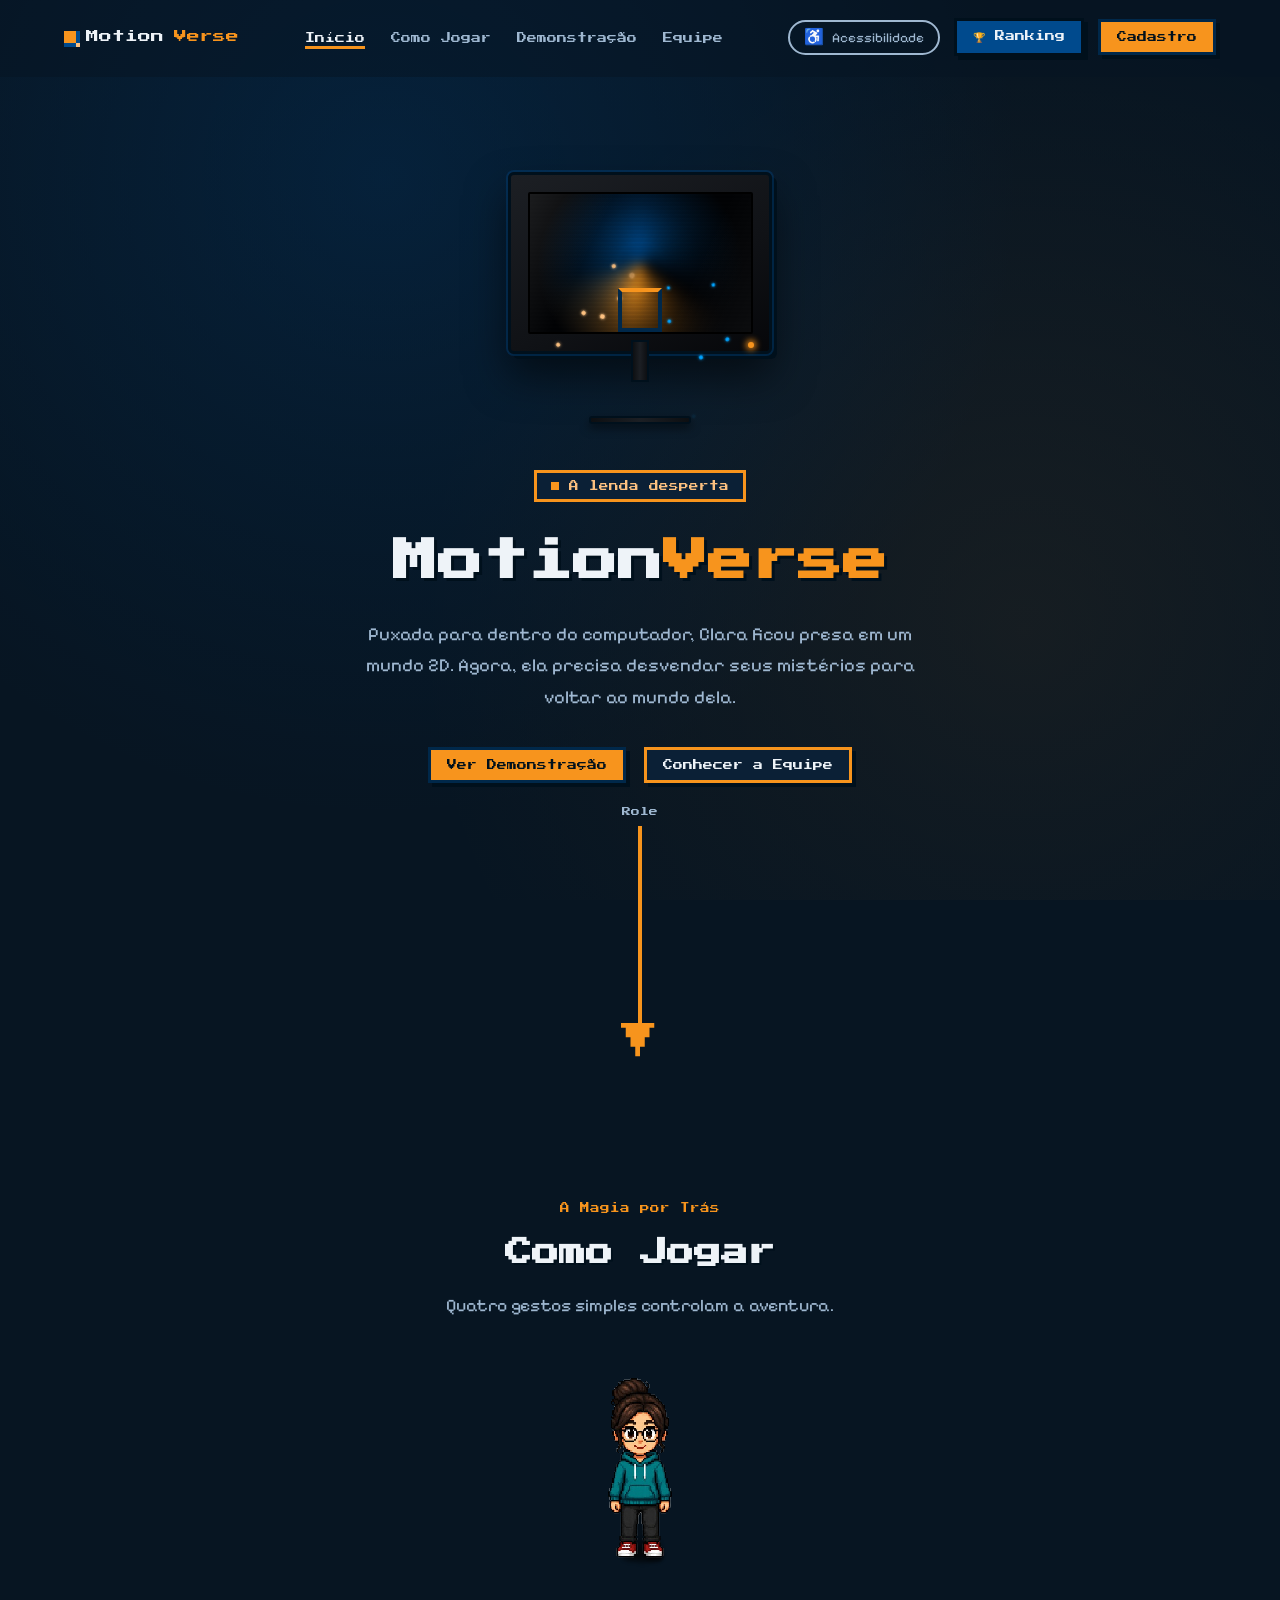
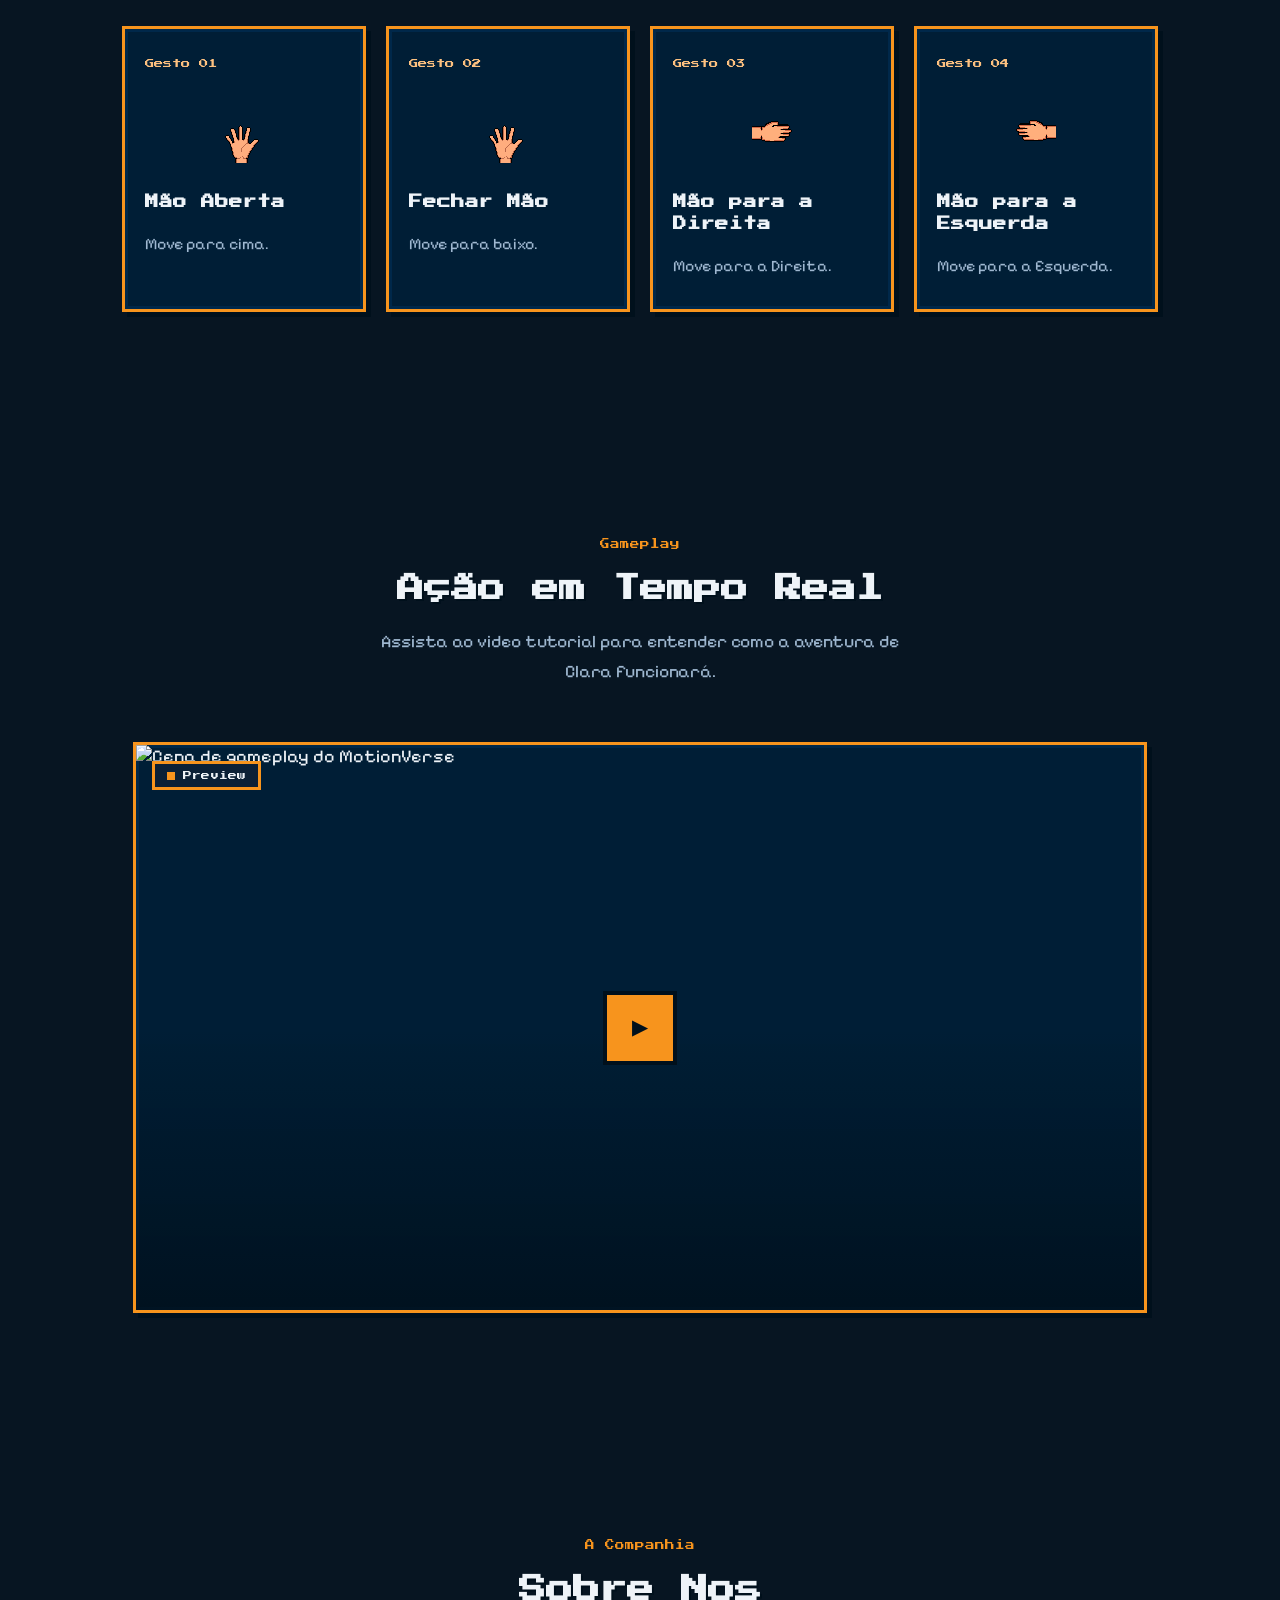
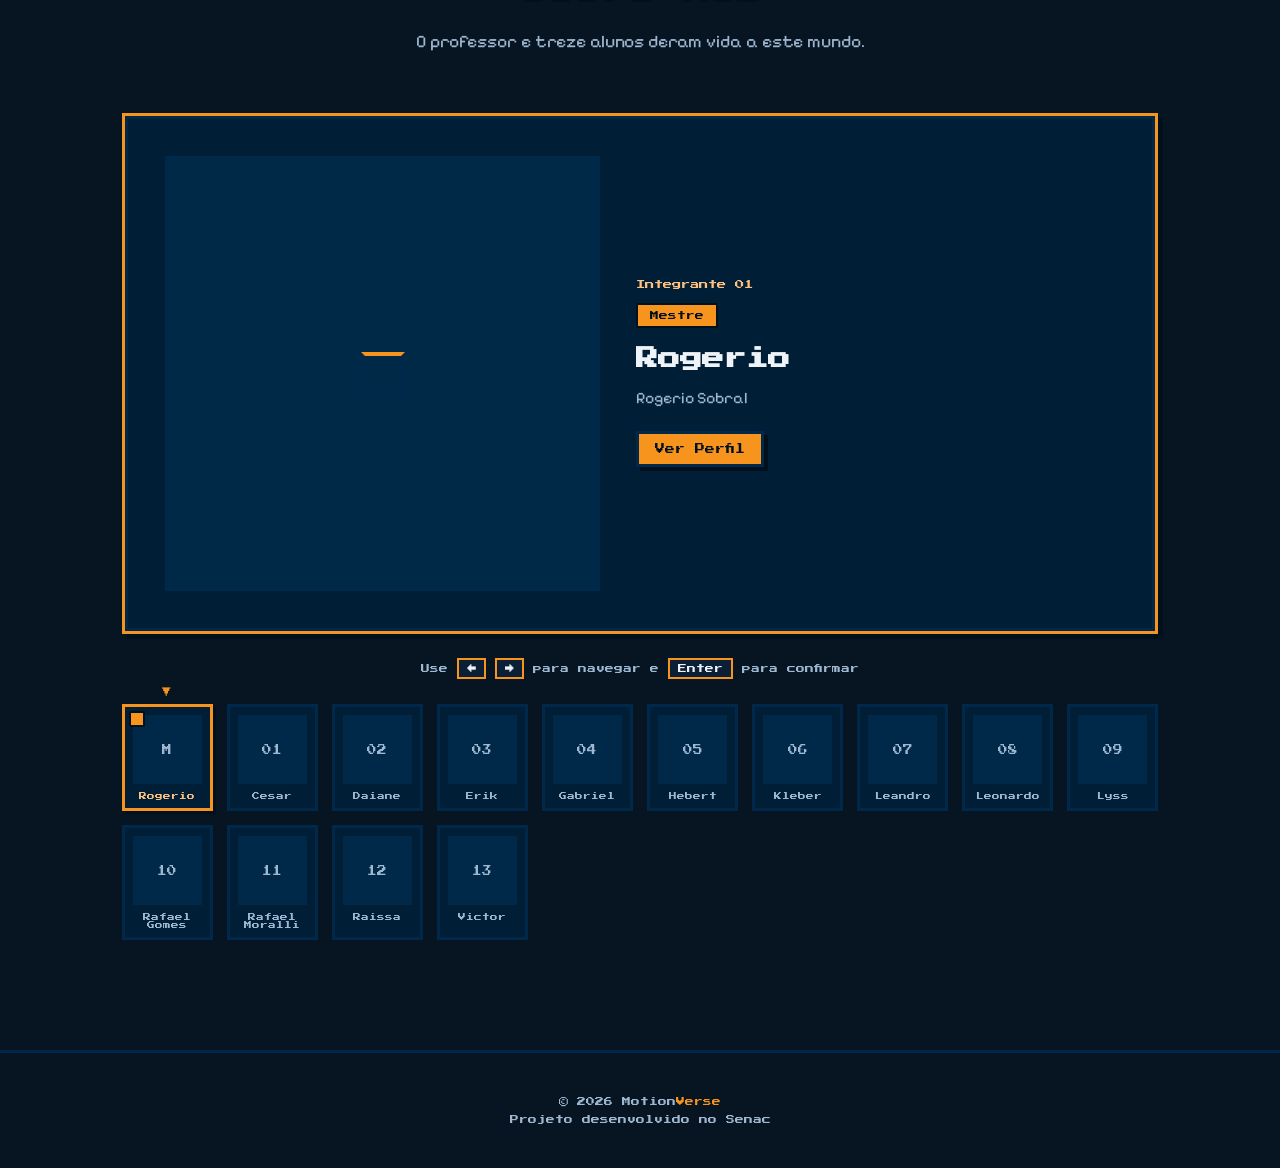
==== commit 06f07803: "update" ====
--- a/index.html
+++ b/index.html
@@ -226,7 +226,7 @@
     <span class="fighter-badge" id="fighterBadge" hidden>Mestre</span>
     <h3 id="fighterName">Professor</h3>
     <span class="fighter-role" id="fighterRole">Mestre do Projeto</span>
-    <a href="curriculos/professor/index.html" class="pixel-btn pixel-btn-orange" id="fighterEnter" target="_blank"
+    <a href="https://www.linkedin.com/in/rogerio-sobral-ribeiro-49228552/" class="pixel-btn pixel-btn-orange" id="fighterEnter" target="_blank"
     rel="noopener noreferrer">Ver Perfil</a>
     </div>
     </div>
@@ -237,7 +237,7 @@
     
       <button class="roster-item is-active" type="button" data-index="0"
         data-name="Rogerio" data-role="Rogerio Sobral" data-badge="Mestre"
-        data-model="modelos/Professor.glb" data-page="curriculos/professor/index.html"
+        data-model="modelos/Professor.glb" data-page="https://www.linkedin.com/in/rogerio-sobral-ribeiro-49228552/"
         data-bg="fundos/professor.png"
         role="option" aria-selected="true">
         <span class="roster-master" aria-hidden="true"></span>
@@ -251,7 +251,7 @@
     
       <button class="roster-item" type="button" data-index="1"
         data-name="Cesar" data-role="CESAR DE OLIVEIRA ZANELATTO" data-badge="Back-End"
-        data-model="modelos/cesar.glb" data-page="..\curriculos\cesar\curriculo\cesar.html"
+        data-model="modelos/cesar.glb" data-page="../curriculos/cesar/curriculo/cesar.html"
         data-bg="fundos/cesar.png"
         role="option" aria-selected="false">
         <span class="roster-thumb">
@@ -263,8 +263,8 @@
       </button>
     
       <button class="roster-item" type="button" data-index="2"
-        data-name="Daiane" data-role="DAIANE DUARTE DOS SANYOS" data-badge="Front-End"
-        data-model="modelos/Dai.glb" data-page="..\curriculos/daiane/daiane.html"
+        data-name="Daiane" data-role="DAIANE DUARTE DOS SANTOS" data-badge="Front-End"
+        data-model="modelos/Dai.glb" data-page="../curriculos/daiane/daiane.html"
         data-bg="fundos/daiane.png"
         role="option" aria-selected="false">
         <span class="roster-thumb">
@@ -277,7 +277,7 @@
     
       <button class="roster-item" type="button" data-index="3"
         data-name="Erik" data-role="ERIK MAURICIO SILVA" data-badge="Front-End"
-        data-model="modelos/erik.glb" data-page="Curriculos\Erik-Mauricio\index.html"
+        data-model="modelos/erik.glb" data-page="Curriculos/Erik-Mauricio/index.html"
         data-bg="fundos/erik.png"
         role="option" aria-selected="false">
         <span class="roster-thumb">
@@ -290,7 +290,7 @@
     
       <button class="roster-item" type="button" data-index="4"
         data-name="Gabriel" data-role="GABRIEL ROBERTO ROSSI" data-badge="Front-End"
-        data-model="modelos/Gabriel.glb" data-page="..\curriculos/gabriel/gabriel.html"
+        data-model="modelos/Gabriel.glb" data-page="../curriculos/gabriel/gabriel.html"
         data-bg="fundos/gabriel.png"
         role="option" aria-selected="false">
         <span class="roster-thumb">
@@ -316,7 +316,7 @@
     
       <button class="roster-item" type="button" data-index="6"
         data-name="Kleber" data-role="KLEBER AMARO DA SILVA" data-badge="Back-End"
-        data-model="modelos/kleber.glb" data-page="..\curriculos\kleb\pages\kleber.html"
+        data-model="modelos/kleber.glb" data-page="../curriculos/kleb/pages/kleber.html"
         data-bg="fundos/kleber.png"
         role="option" aria-selected="false">
         <span class="roster-thumb">
@@ -355,7 +355,7 @@
     
       <button class="roster-item" type="button" data-index="9"
         data-name="Lyss" data-role="LYSS KEURY GOMES BELLO DA MOTTA" data-badge="Front-End"
-        data-model="modelos/Lyss.glb" data-page="Curriculos\lyss\assets\index.html"
+        data-model="modelos/Lyss.glb" data-page="Curriculos/lyss/assets/index.html"
         data-bg="fundos/lyss.png"
         role="option" aria-selected="false">
         <span class="roster-thumb">
@@ -368,7 +368,7 @@
     
       <button class="roster-item" type="button" data-index="10"
         data-name="Rafael Gomes" data-role="RAFAEL SILVA GOMES" data-badge="Front-End"
-        data-model="modelos/Rafael Gomes.glb" data-page="..\curriculos\rafael-gomes\curriculo.html"
+        data-model="modelos/Rafael Gomes.glb" data-page="../curriculos/rafael-gomes/curriculo.html"
         data-bg="fundos/rafael-gomes.png"
         role="option" aria-selected="false">
         <span class="roster-thumb">
@@ -381,7 +381,7 @@
     
       <button class="roster-item" type="button" data-index="11"
         data-name="Rafael Moralli" data-role="RAFAEL SPER MORALLI" data-badge="Front-End"
-        data-model="modelos/Rafael mora.glb" data-page="Curriculos\rafael\page\page.html"
+        data-model="modelos/Rafael mora.glb" data-page="Curriculos/rafael/page/page.html"
         data-bg="fundos/rafael-moralli.png"
         role="option" aria-selected="false">
         <span class="roster-thumb">
@@ -394,7 +394,7 @@
     
       <button class="roster-item" type="button" data-index="12"
         data-name="Raissa" data-role="RAISSA MICHELY GUTIERREZ QUISPE" data-badge="Front-End"
-        data-model="modelos/Raissa.glb" data-page="curriculos/raissa/index.html"
+        data-model="modelos/Raissa.glb"
         data-bg="fundos/raissa.png"
         role="option" aria-selected="false">
         <span class="roster-thumb">
@@ -407,7 +407,7 @@
     
       <button class="roster-item" type="button" data-index="13"
         data-name="Victor" data-role="VICTOR JATOBA ALCANTARA BATISTA" data-badge="Back-End"
-        data-model="modelos/Victor.glb" data-page="Curriculos\victor\marcacao\index.html"
+        data-model="modelos/Victor.glb" data-page="Curriculos/victor/marcacao/index.html"
         data-bg="fundos/victor.png"
         role="option" aria-selected="false">
         <span class="roster-thumb">
--- a/style.css
+++ b/style.css
@@ -189,6 +189,10 @@
   box-shadow: none;
 }
 
+.pixel-btn[hidden] {
+  display: none;
+}
+
 .pixel-btn-orange {
   background: var(--senac-orange);
   color: var(--pixel-shadow);
@@ -665,13 +669,6 @@
   }
 }
 
-@keyframes scrollcue {
-  0% { transform: scaleY(0); transform-origin: top; }
-  50% { transform: scaleY(1); transform-origin: top; }
-  50.1% { transform-origin: bottom; }
-  100% { transform: scaleY(0); transform-origin: bottom; }
-}
-
 section {
   padding: 110px 6%;
   position: relative;
@@ -932,6 +929,10 @@
   font-size: 0.58rem;
   color: var(--senac-orange-light);
   margin-bottom: 14px;
+}
+
+.fighter-badge[hidden] {
+  display: none;
 }
 
 .fighter-badge {
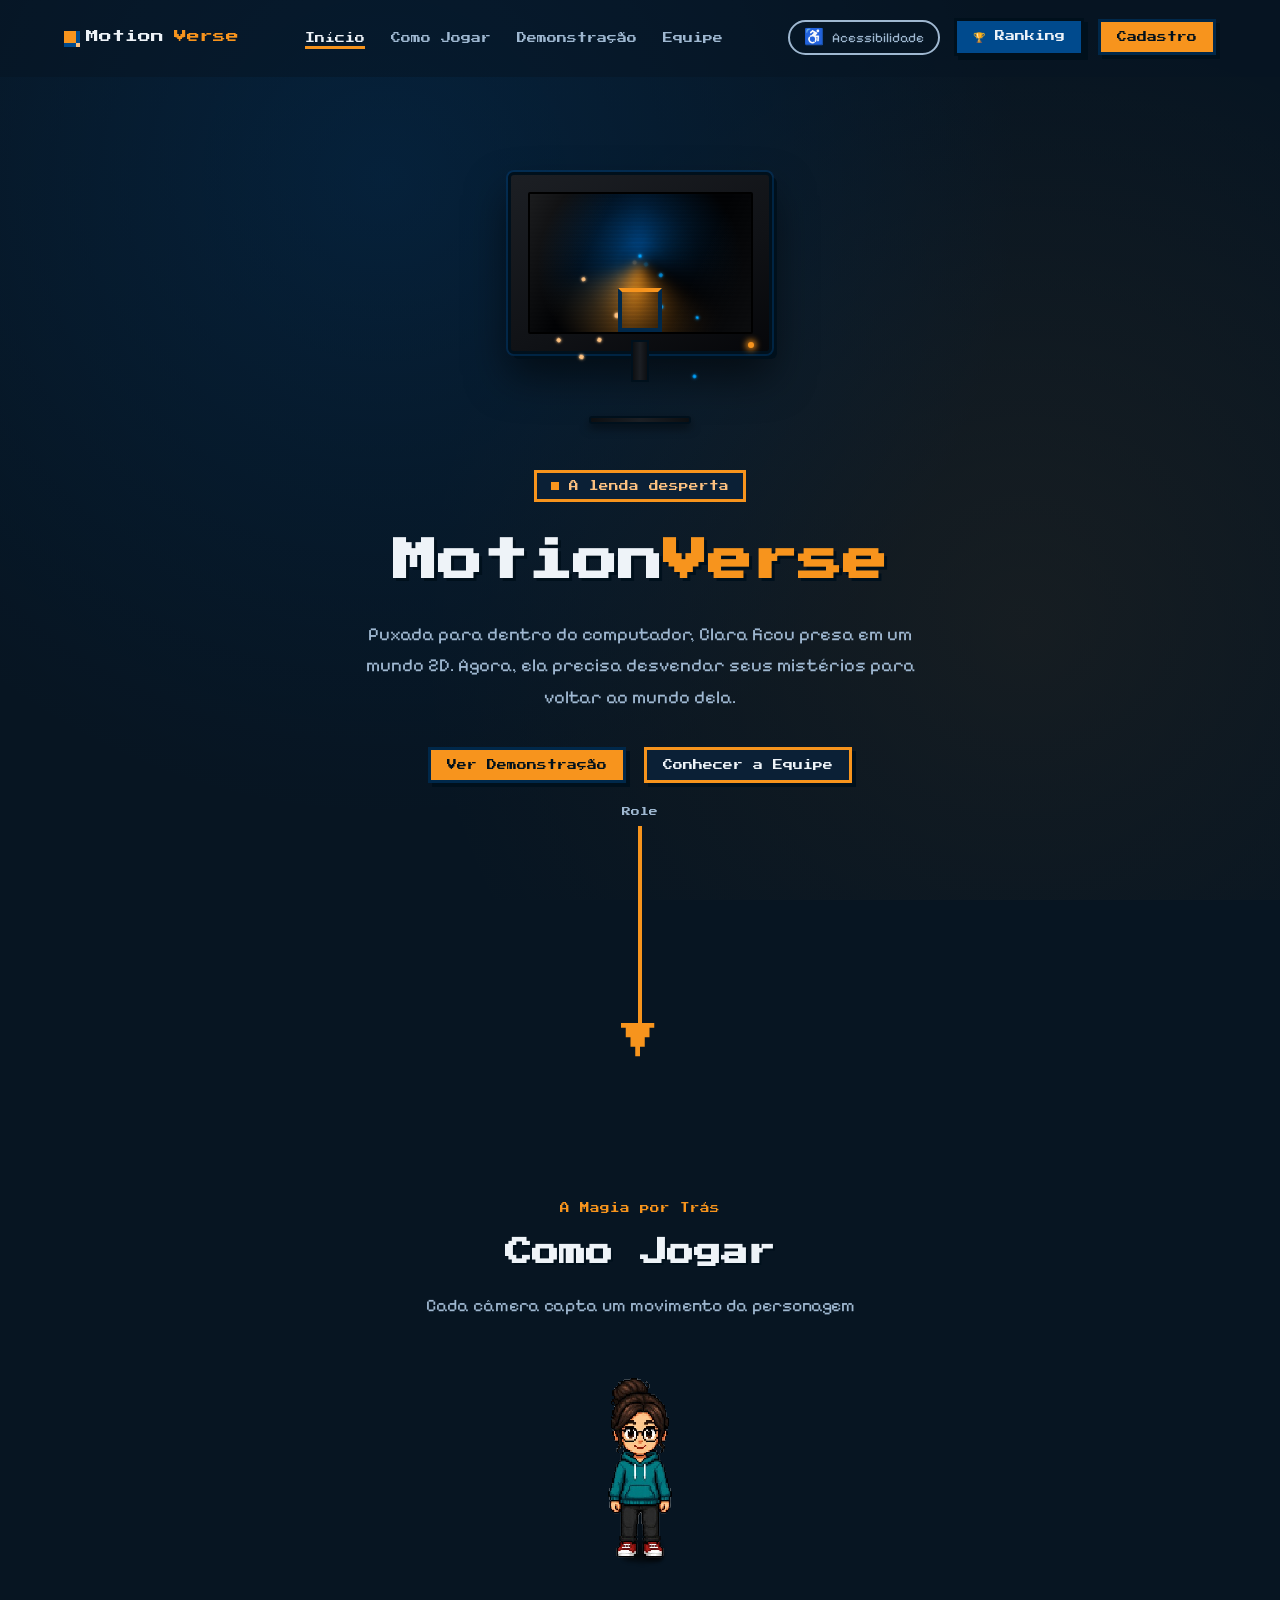
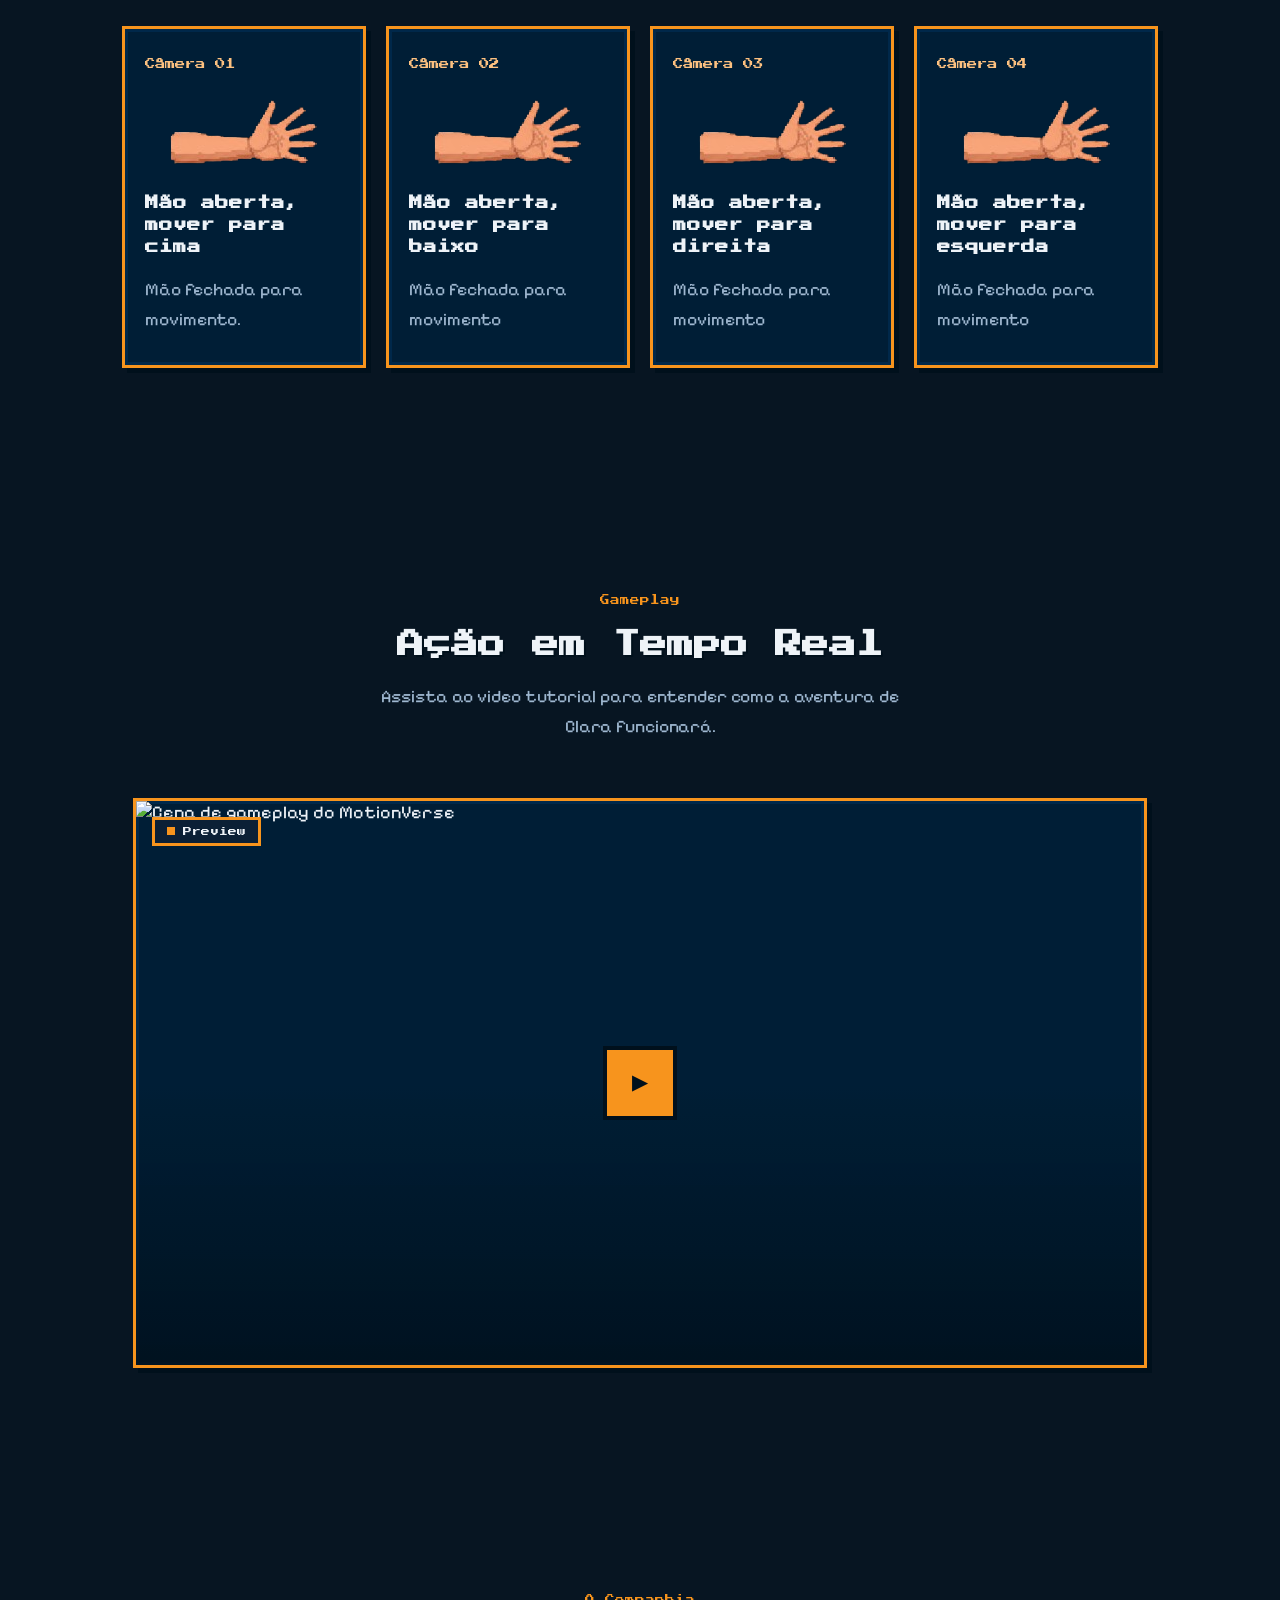
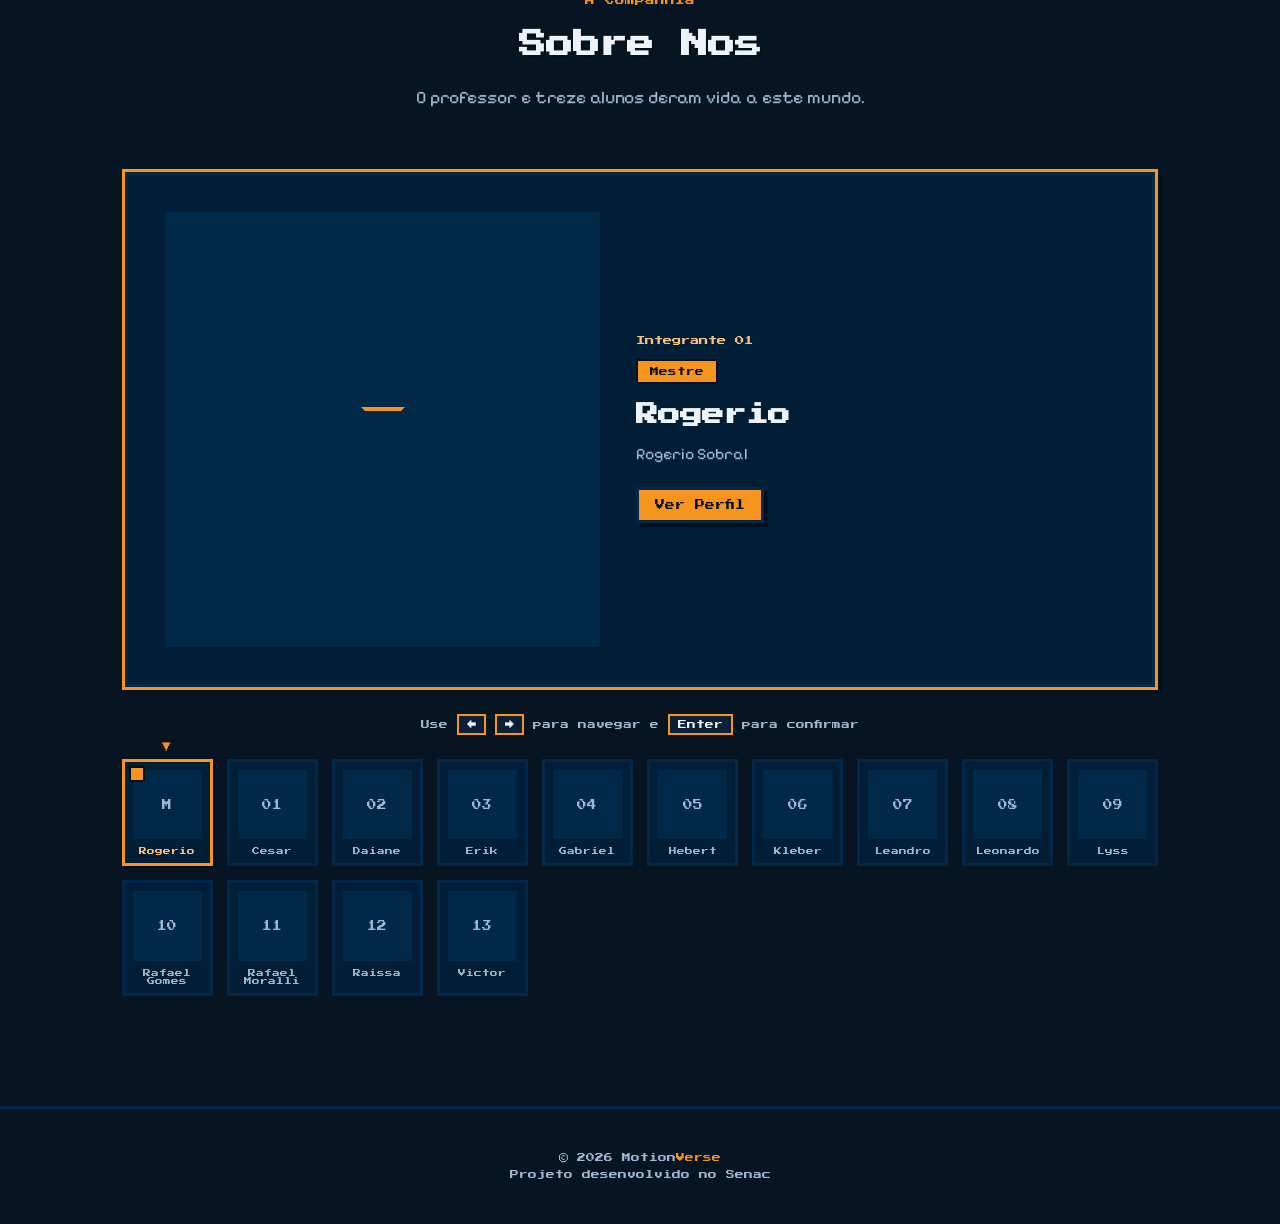
==== commit 85df7a62: "att movimento att dos movimentos da mão do jogo" ====
--- a/index.html
+++ b/index.html
@@ -145,43 +145,46 @@
 <div class="center reveal tts-trigger" data-tts="Como Jogar. Quatro gestos simples controlam a aventura.">
 <span class="section-label">A Magia por Trás</span>
 <h2 class="section-title">Como Jogar</h2>
-<p class="section-desc">Quatro gestos simples controlam a aventura.</p>
+<p class="section-desc">Cada câmera capta um movimento da personagem</p>
 <img src="assets/2D.png" alt="Personagem 2D" class="personagem-mecanica" loading="lazy" decoding="async">
 </div>
 
 <div class="mechanics-grid">
-<div class="mechanic-card pixel-panel reveal-zoom tts-trigger" data-tts="Gesto 1: Mão Aberta. Move para cima.">
-<span class="mechanic-step">Gesto 01</span>
-<div class="mechanic-media">
-  <div class="sprite-hand sprite-static" role="img" aria-label="Mão Aberta"></div>
-</div>
-<h3>Mão Aberta</h3>
-<p>Move para cima.</p>
-</div>
-<div class="mechanic-card pixel-panel reveal-zoom tts-trigger" data-tts="Gesto 2: Fechar Mão. Move para baixo.">
-<span class="mechanic-step">Gesto 02</span>
-<div class="mechanic-media">
-  <div class="sprite-hand sprite-anim" role="img" aria-label="Fechar Mão"></div>
-</div>
-<h3>Fechar Mão</h3>
-<p>Move para baixo.</p>
-</div>
-<div class="mechanic-card pixel-panel reveal-zoom tts-trigger" data-tts="Gesto 3: Mão para a Direita. Move para a direita.">
-<span class="mechanic-step">Gesto 03</span>
-<div class="mechanic-media">
-<img src="assets\mao-direita.png" alt="Mão para a Direita" class="mechanic-img" loading="lazy" decoding="async">
-</div>
-<h3>Mão para a Direita</h3>
-<p>Move para a Direita.</p>
-</div>
-<div class="mechanic-card pixel-panel reveal-zoom tts-trigger" data-tts="Gesto 4: Mão para a Esquerda. Move para a esquerda.">
-<span class="mechanic-step">Gesto 04</span>
-<div class="mechanic-media">
-<img src="assets\mao-esquerda.png" alt="Mão para a Esquerda" class="mechanic-img" loading="lazy" decoding="async">
-</div>
-<h3>Mão para a Esquerda</h3>
-<p>Move para a Esquerda.</p>
-</div>
+  <div class="mechanic-card pixel-panel reveal-zoom tts-trigger" data-tts="Camera 1: Move para cima.">
+    <span class="mechanic-step">Câmera 01</span>
+    <div class="mechanic-media">
+      <div class="sprite-hand sprite-anim" role="img" aria-label="Mão Aberta"></div>
+    </div>
+    <h3>Mão aberta, mover para cima </h3>
+    <p>Mão fechada para movimento.</p>
+  </div>
+
+  <div class="mechanic-card pixel-panel reveal-zoom tts-trigger" data-tts="Gesto 2: Fechar Mão. Move para baixo.">
+    <span class="mechanic-step">Câmera 02</span>
+    <div class="mechanic-media">
+      <div class="sprite-hand sprite-anim" role="img" aria-label="Fechar Mão"></div>
+    </div>
+    <h3>Mão aberta, mover para baixo</h3>
+    <p>Mão fechada para movimento</p>
+  </div>
+
+  <div class="mechanic-card pixel-panel reveal-zoom tts-trigger" data-tts="Gesto 3: Mão para a Direita. Move para a direita.">
+    <span class="mechanic-step">Câmera 03</span>
+    <div class="mechanic-media">
+      <div class="sprite-hand sprite-anim sprite-right" role="img" aria-label="Mão para a Direita"></div>
+    </div>
+    <h3>Mão aberta, mover para direita</h3>
+    <p>Mão fechada para movimento</p>
+  </div>
+
+  <div class="mechanic-card pixel-panel reveal-zoom tts-trigger" data-tts="Gesto 4: Mão para a Esquerda. Move para a esquerda.">
+    <span class="mechanic-step">Câmera 04</span>
+    <div class="mechanic-media">
+      <div class="sprite-hand sprite-anim sprite-left" role="img" aria-label="Mão para a Esquerda"></div>
+    </div>
+    <h3>Mão aberta, mover para esquerda</h3>
+    <p>Mão fechada para movimento</p>
+  </div>
 </div>
 </section>
 
--- a/style.css
+++ b/style.css
@@ -728,7 +728,7 @@
 
 .mechanic-step {
   font-family: var(--font-pixel);
-  font-size: 0.58rem;
+  font-size: 0.65rem;
   color: var(--senac-orange-light);
   margin-bottom: 18px;
   display: block;
@@ -744,7 +744,7 @@
 
 .mechanic-card p {
   color: var(--text-dim);
-  font-size: 1rem;
+  font-size: 1.1rem;
   line-height: 1.7;
   overflow-wrap: break-word;
 }
@@ -753,6 +753,7 @@
   width: 100%;
   height: 90px;
   display: flex;
+  overflow: hidden;
   align-items: center;
   justify-content: center;
   margin-bottom: 16px;
@@ -1130,16 +1131,16 @@
   }
 }
 .sprite-hand {
-  width: 64px;
-  height: 64px;
+  width: 149px;
+  height: 67px;
   background-image: url('assets/maofechada.png');
   background-repeat: no-repeat;
-  background-size: 256px 64px; 
+  background-size: 400% 100%;
   image-rendering: pixelated;
 }
 
 .sprite-static {
-  background-position: 0 0;
+  background-position: 0% 0;
 }
 
 .sprite-anim {
@@ -1147,6 +1148,10 @@
 }
 
 @keyframes fechar_punho {
-  from { background-position: 0 0; }      
-  to   { background-position: -192px 0; }
-}
+  0%   { background-position: 0% 0; }
+  100% { background-position: 100% 0; }
+}
+
+
+
+
